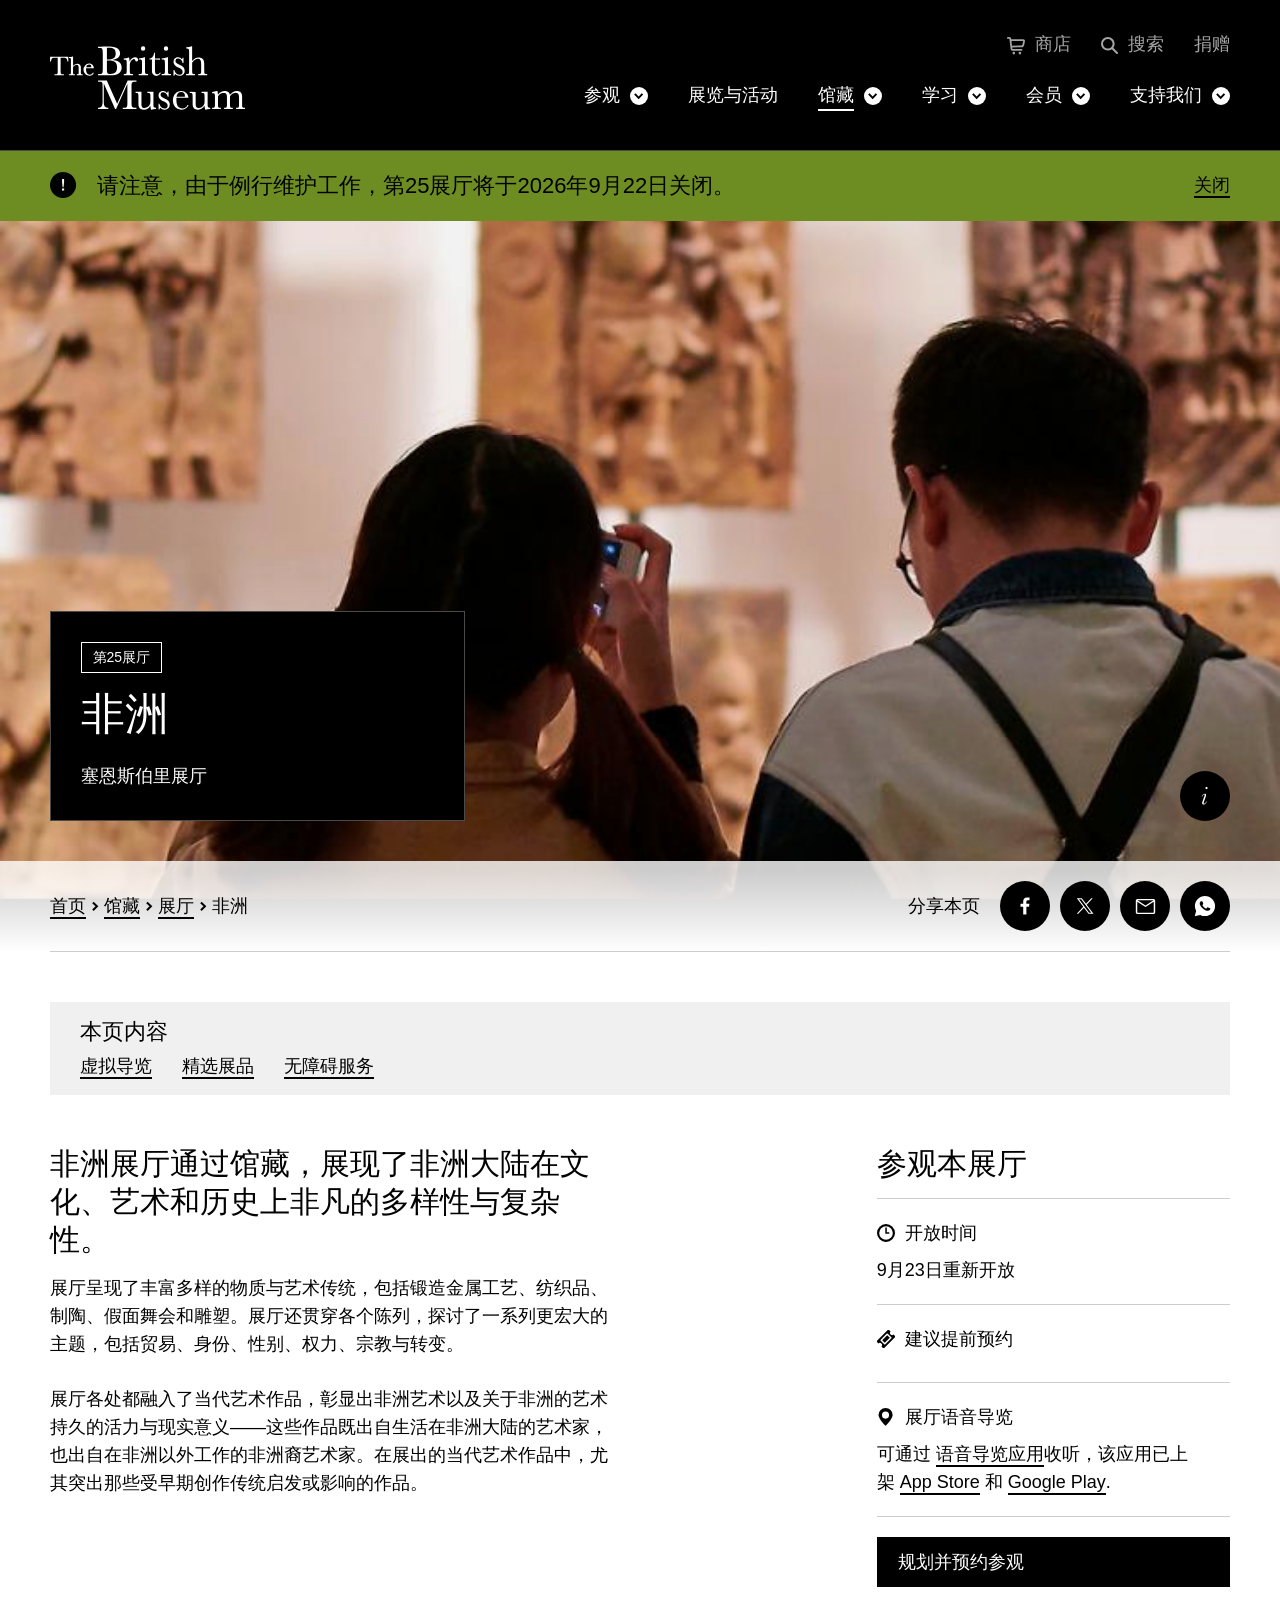
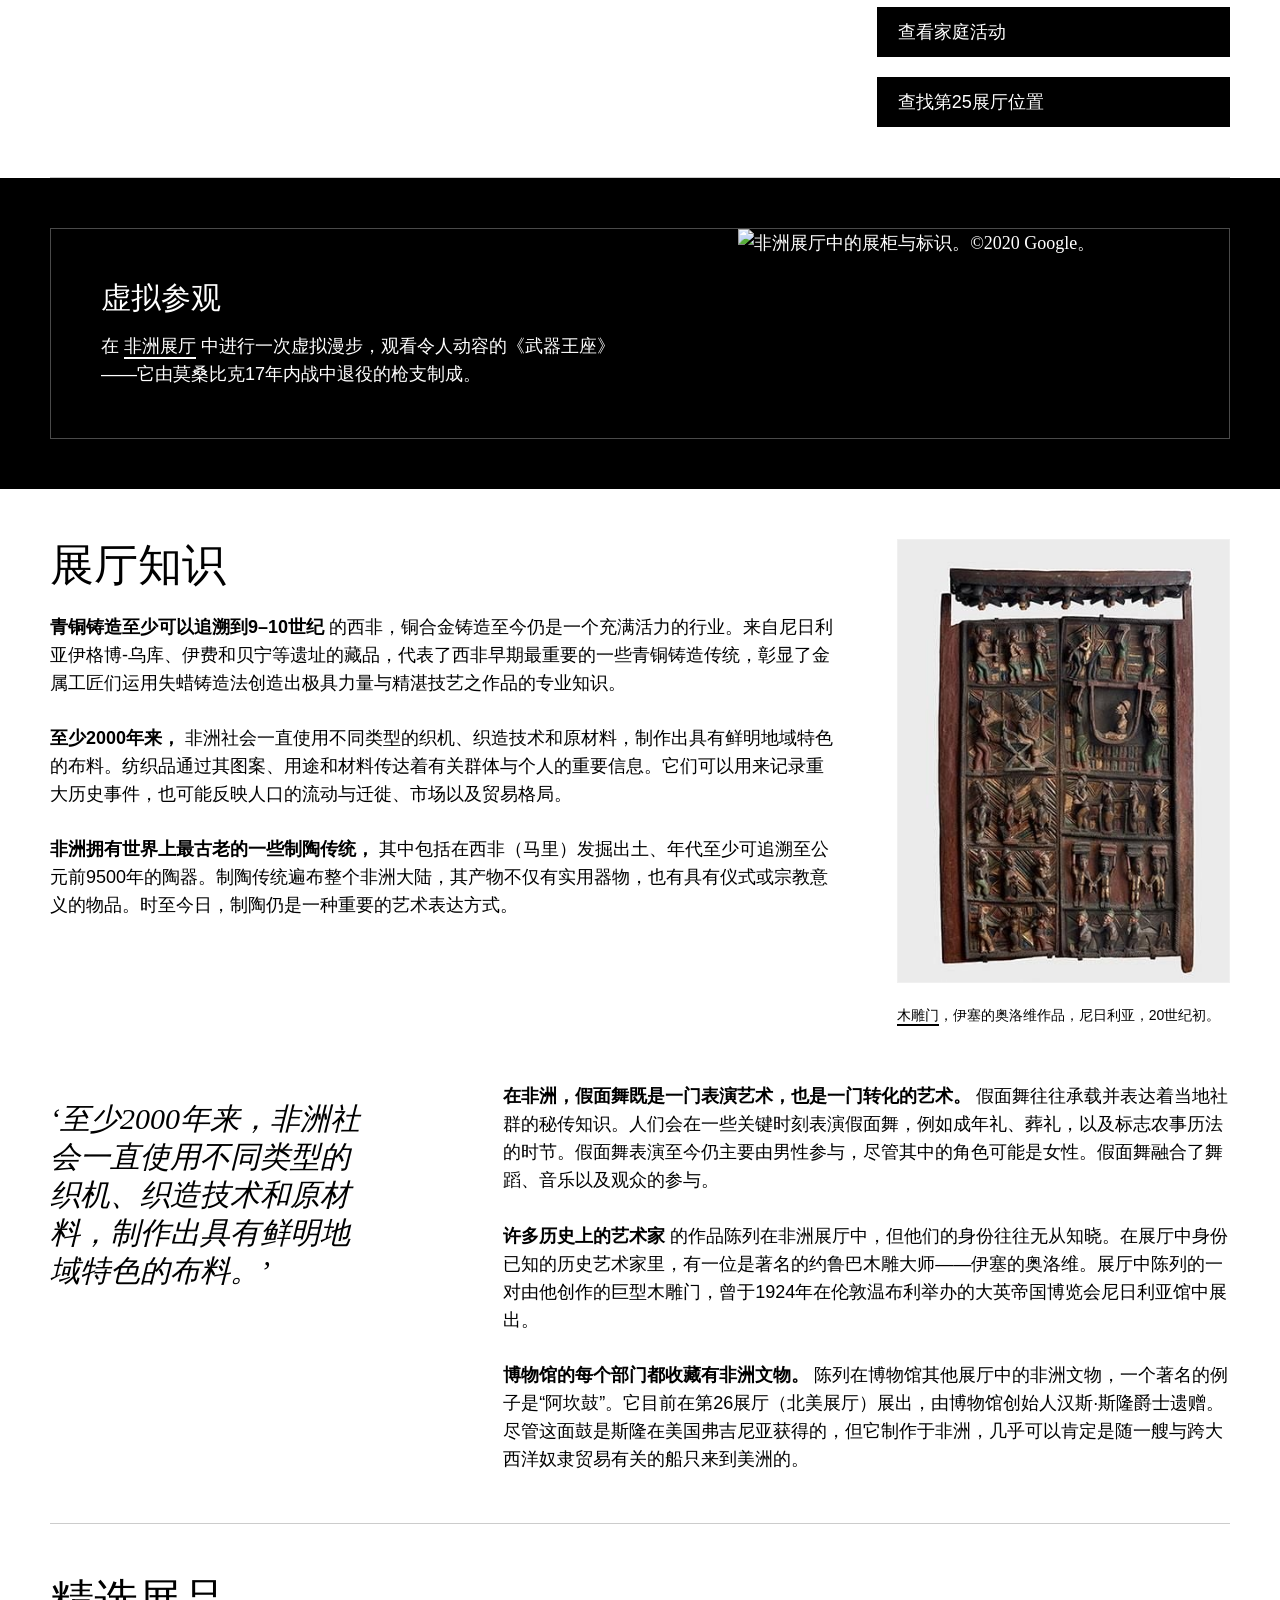
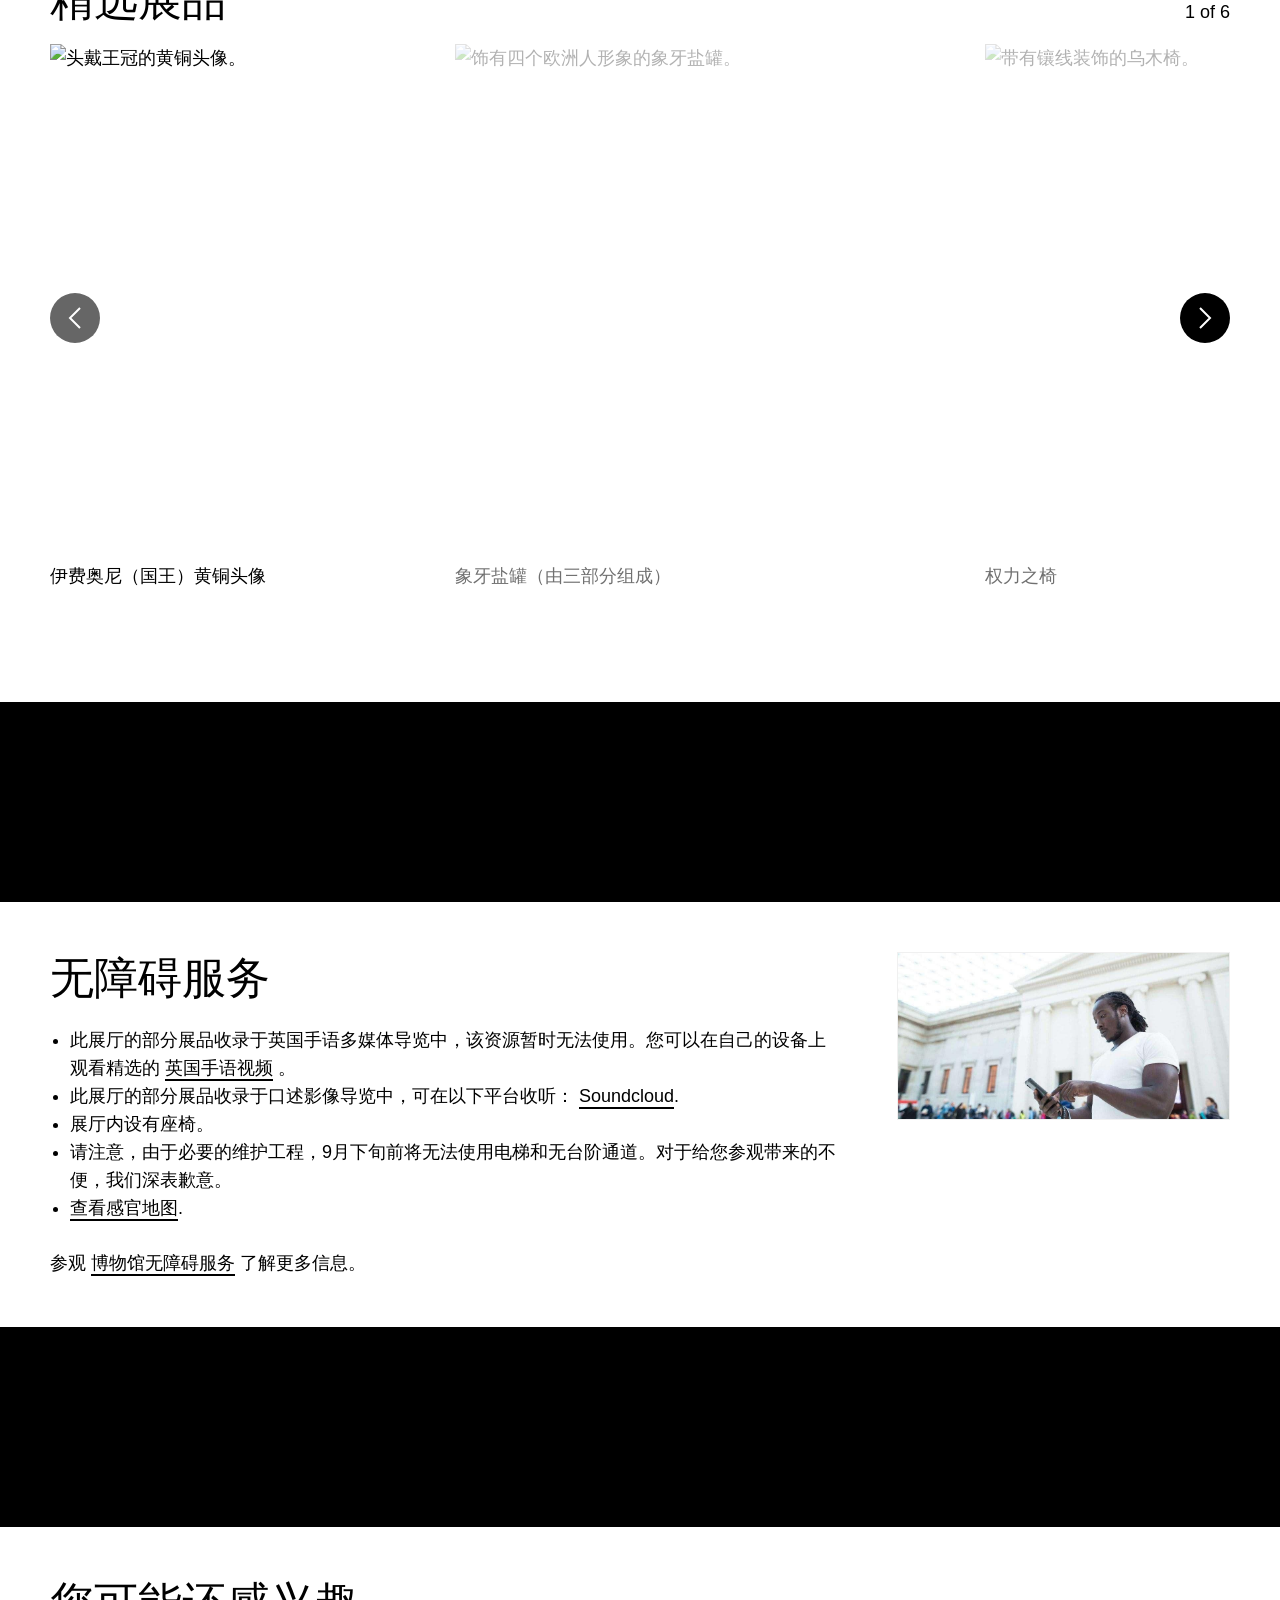
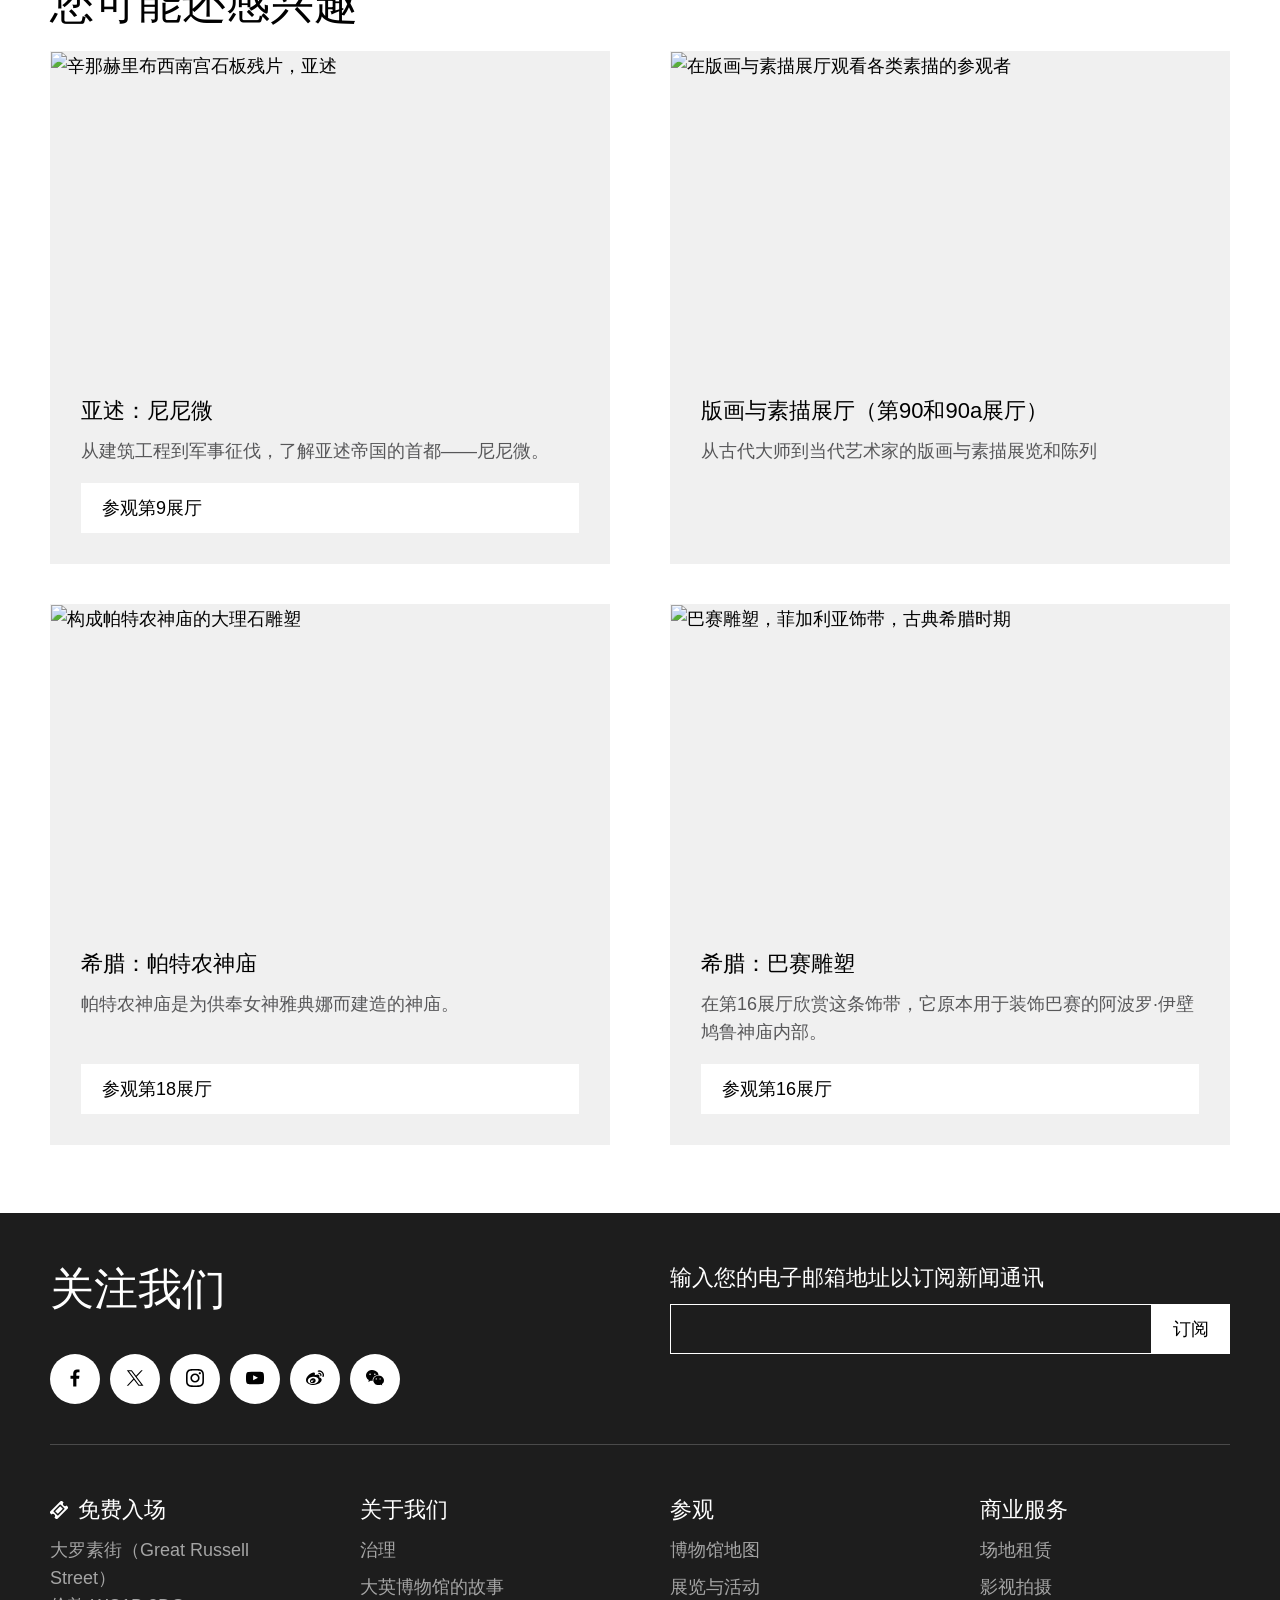
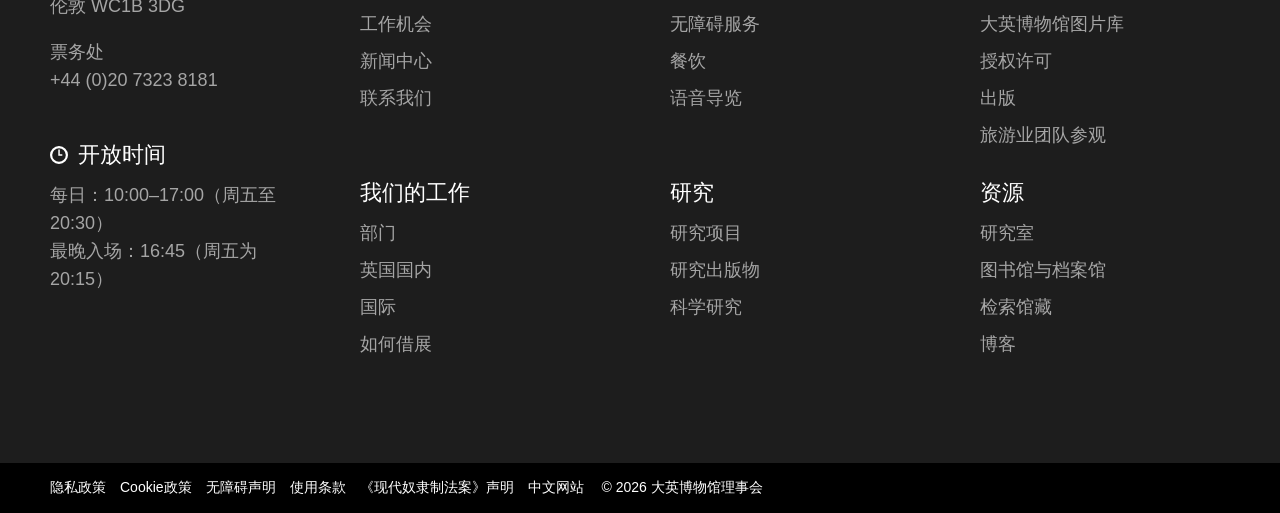
==== africa.html @ c392586a "Add Chinese translation of British Museum galleries, Room 1 and Room 25 pages - index.html: translat" ====
<!DOCTYPE html>
<!-- saved from url=(0057)https://www.britishmuseum.org/collection/galleries/africa -->
<html lang="zh-CN" dir="ltr" prefix="og: https://ogp.me/ns#" class=" js"><head><meta http-equiv="Content-Type" content="text/html; charset=UTF-8">

    
<style>.teaser--exhibition-6181 .teaser__wrapper:hover:before {background-color:#007380 !important} .teaser--exhibition-6181 .teaser__wrapper:hover .teaser__defacer {color:#007380} .teaser--exhibition-6181 .teaser__defacer {background-color:#007380} .teaser--exhibition-6181 .teaser__title strong {color:#007380} .teaser--exhibition-3418 .teaser__wrapper:hover:before {background-color:#0080C9 !important} .teaser--exhibition-3418 .teaser__wrapper:hover .teaser__defacer {color:#0080C9} .teaser--exhibition-3418 .teaser__defacer {background-color:#0080C9} .teaser--exhibition-3418 .teaser__title strong {color:#0080C9} .teaser--exhibition-2232 .teaser__wrapper:hover:before {background-color:#0085B9 !important} .teaser--exhibition-2232 .teaser__wrapper:hover .teaser__defacer {color:#0085B9} .teaser--exhibition-2232 .teaser__defacer {background-color:#0085B9} .teaser--exhibition-2232 .teaser__title strong {color:#0085B9} .teaser--exhibition-2013 .teaser__wrapper:hover:before {background-color:#008CA7 !important} .teaser--exhibition-2013 .teaser__wrapper:hover .teaser__defacer {color:#008CA7} .teaser--exhibition-2013 .teaser__defacer {background-color:#008CA7} .teaser--exhibition-2013 .teaser__title strong {color:#008CA7} .teaser--exhibition-3143 .teaser__wrapper:hover:before {background-color:#008F7C !important} .teaser--exhibition-3143 .teaser__wrapper:hover .teaser__defacer {color:#008F7C} .teaser--exhibition-3143 .teaser__defacer {background-color:#008F7C} .teaser--exhibition-3143 .teaser__title strong {color:#008F7C} .teaser--exhibition-1397 .teaser__wrapper:hover:before {background-color:#009699 !important} .teaser--exhibition-1397 .teaser__wrapper:hover .teaser__defacer {color:#009699} .teaser--exhibition-1397 .teaser__defacer {background-color:#009699} .teaser--exhibition-1397 .teaser__title strong {color:#009699} .teaser--exhibition-4801 .teaser__wrapper:hover:before {background-color:#009AB4 !important} .teaser--exhibition-4801 .teaser__wrapper:hover .teaser__defacer {color:#009AB4} .teaser--exhibition-4801 .teaser__defacer {background-color:#009AB4} .teaser--exhibition-4801 .teaser__title strong {color:#009AB4} .teaser--exhibition-4450 .teaser__wrapper:hover:before {background-color:#009BB3 !important} .teaser--exhibition-4450 .teaser__wrapper:hover .teaser__defacer {color:#009BB3} .teaser--exhibition-4450 .teaser__defacer {background-color:#009BB3} .teaser--exhibition-4450 .teaser__title strong {color:#009BB3} .teaser--exhibition-4400 .teaser__wrapper:hover:before {background-color:#009D3D !important} .teaser--exhibition-4400 .teaser__wrapper:hover .teaser__defacer {color:#009D3D} .teaser--exhibition-4400 .teaser__defacer {background-color:#009D3D} .teaser--exhibition-4400 .teaser__title strong {color:#009D3D} .teaser--exhibition-3070 .teaser__wrapper:hover:before {background-color:#00AFAD !important} .teaser--exhibition-3070 .teaser__wrapper:hover .teaser__defacer {color:#00AFAD} .teaser--exhibition-3070 .teaser__defacer {background-color:#00AFAD} .teaser--exhibition-3070 .teaser__title strong {color:#00AFAD} .teaser--exhibition-3607 .teaser__wrapper:hover:before {background-color:#00B2B2 !important} .teaser--exhibition-3607 .teaser__wrapper:hover .teaser__defacer {color:#00B2B2} .teaser--exhibition-3607 .teaser__defacer {background-color:#00B2B2} .teaser--exhibition-3607 .teaser__title strong {color:#00B2B2} .teaser--exhibition-4409 .teaser__wrapper:hover:before {background-color:#00B451 !important} .teaser--exhibition-4409 .teaser__wrapper:hover .teaser__defacer {color:#00B451} .teaser--exhibition-4409 .teaser__defacer {background-color:#00B451} .teaser--exhibition-4409 .teaser__title strong {color:#00B451} .teaser--exhibition-441 .teaser__wrapper:hover:before {background-color:#00BBB4 !important} .teaser--exhibition-441 .teaser__wrapper:hover .teaser__defacer {color:#00BBB4} .teaser--exhibition-441 .teaser__defacer {background-color:#00BBB4} .teaser--exhibition-441 .teaser__title strong {color:#00BBB4} .teaser--exhibition-2226 .teaser__wrapper:hover:before {background-color:#067E15 !important} .teaser--exhibition-2226 .teaser__wrapper:hover .teaser__defacer {color:#067E15} .teaser--exhibition-2226 .teaser__defacer {background-color:#067E15} .teaser--exhibition-2226 .teaser__title strong {color:#067E15} .teaser--exhibition-6261 .teaser__wrapper:hover:before {background-color:#209764 !important} .teaser--exhibition-6261 .teaser__wrapper:hover .teaser__defacer {color:#209764} .teaser--exhibition-6261 .teaser__defacer {background-color:#209764} .teaser--exhibition-6261 .teaser__title strong {color:#209764} .teaser--exhibition-4301 .teaser__wrapper:hover:before {background-color:#2198D8 !important} .teaser--exhibition-4301 .teaser__wrapper:hover .teaser__defacer {color:#2198D8} .teaser--exhibition-4301 .teaser__defacer {background-color:#2198D8} .teaser--exhibition-4301 .teaser__title strong {color:#2198D8} .teaser--exhibition-3231 .teaser__wrapper:hover:before {background-color:#31AA6C !important} .teaser--exhibition-3231 .teaser__wrapper:hover .teaser__defacer {color:#31AA6C} .teaser--exhibition-3231 .teaser__defacer {background-color:#31AA6C} .teaser--exhibition-3231 .teaser__title strong {color:#31AA6C} .teaser--exhibition-2106 .teaser__wrapper:hover:before {background-color:#338F73 !important} .teaser--exhibition-2106 .teaser__wrapper:hover .teaser__defacer {color:#338F73} .teaser--exhibition-2106 .teaser__defacer {background-color:#338F73} .teaser--exhibition-2106 .teaser__title strong {color:#338F73} .teaser--exhibition-6136 .teaser__wrapper:hover:before {background-color:#3776BE !important} .teaser--exhibition-6136 .teaser__wrapper:hover .teaser__defacer {color:#3776BE} .teaser--exhibition-6136 .teaser__defacer {background-color:#3776BE} .teaser--exhibition-6136 .teaser__title strong {color:#3776BE} .teaser--exhibition-5224 .teaser__wrapper:hover:before {background-color:#3A8340 !important} .teaser--exhibition-5224 .teaser__wrapper:hover .teaser__defacer {color:#3A8340} .teaser--exhibition-5224 .teaser__defacer {background-color:#3A8340} .teaser--exhibition-5224 .teaser__title strong {color:#3A8340} .teaser--exhibition-2225 .teaser__wrapper:hover:before {background-color:#3EC2EA !important} .teaser--exhibition-2225 .teaser__wrapper:hover .teaser__defacer {color:#3EC2EA} .teaser--exhibition-2225 .teaser__defacer {background-color:#3EC2EA} .teaser--exhibition-2225 .teaser__title strong {color:#3EC2EA} .teaser--exhibition-4804 .teaser__wrapper:hover:before {background-color:#4E77C1 !important} .teaser--exhibition-4804 .teaser__wrapper:hover .teaser__defacer {color:#4E77C1} .teaser--exhibition-4804 .teaser__defacer {background-color:#4E77C1} .teaser--exhibition-4804 .teaser__title strong {color:#4E77C1} .teaser--exhibition-4200 .teaser__wrapper:hover:before {background-color:#547D7D !important} .teaser--exhibition-4200 .teaser__wrapper:hover .teaser__defacer {color:#547D7D} .teaser--exhibition-4200 .teaser__defacer {background-color:#547D7D} .teaser--exhibition-4200 .teaser__title strong {color:#547D7D} .teaser--exhibition-1393 .teaser__wrapper:hover:before {background-color:#55DA85 !important} .teaser--exhibition-1393 .teaser__wrapper:hover .teaser__defacer {color:#55DA85} .teaser--exhibition-1393 .teaser__defacer {background-color:#55DA85} .teaser--exhibition-1393 .teaser__title strong {color:#55DA85} .teaser--exhibition-4237 .teaser__wrapper:hover:before {background-color:#5E8AB4 !important} .teaser--exhibition-4237 .teaser__wrapper:hover .teaser__defacer {color:#5E8AB4} .teaser--exhibition-4237 .teaser__defacer {background-color:#5E8AB4} .teaser--exhibition-4237 .teaser__title strong {color:#5E8AB4} .teaser--exhibition-4595 .teaser__wrapper:hover:before {background-color:#607B94 !important} .teaser--exhibition-4595 .teaser__wrapper:hover .teaser__defacer {color:#607B94} .teaser--exhibition-4595 .teaser__defacer {background-color:#607B94} .teaser--exhibition-4595 .teaser__title strong {color:#607B94} .teaser--exhibition-3428 .teaser__wrapper:hover:before {background-color:#648F82 !important} .teaser--exhibition-3428 .teaser__wrapper:hover .teaser__defacer {color:#648F82} .teaser--exhibition-3428 .teaser__defacer {background-color:#648F82} .teaser--exhibition-3428 .teaser__title strong {color:#648F82} .teaser--exhibition-6219 .teaser__wrapper:hover:before {background-color:#659A92 !important} .teaser--exhibition-6219 .teaser__wrapper:hover .teaser__defacer {color:#659A92} .teaser--exhibition-6219 .teaser__defacer {background-color:#659A92} .teaser--exhibition-6219 .teaser__title strong {color:#659A92} .teaser--exhibition-6256 .teaser__wrapper:hover:before {background-color:#67AD25 !important} .teaser--exhibition-6256 .teaser__wrapper:hover .teaser__defacer {color:#67AD25} .teaser--exhibition-6256 .teaser__defacer {background-color:#67AD25} .teaser--exhibition-6256 .teaser__title strong {color:#67AD25} .teaser--exhibition-3164 .teaser__wrapper:hover:before {background-color:#68972F !important} .teaser--exhibition-3164 .teaser__wrapper:hover .teaser__defacer {color:#68972F} .teaser--exhibition-3164 .teaser__defacer {background-color:#68972F} .teaser--exhibition-3164 .teaser__title strong {color:#68972F} .teaser--exhibition-4533 .teaser__wrapper:hover:before {background-color:#6CC174 !important} .teaser--exhibition-4533 .teaser__wrapper:hover .teaser__defacer {color:#6CC174} .teaser--exhibition-4533 .teaser__defacer {background-color:#6CC174} .teaser--exhibition-4533 .teaser__title strong {color:#6CC174} .teaser--exhibition-5428 .teaser__wrapper:hover:before {background-color:#6EA5E6 !important} .teaser--exhibition-5428 .teaser__wrapper:hover .teaser__defacer {color:#6EA5E6} .teaser--exhibition-5428 .teaser__defacer {background-color:#6EA5E6} .teaser--exhibition-5428 .teaser__title strong {color:#6EA5E6} .teaser--exhibition-5945 .teaser__wrapper:hover:before {background-color:#6EDCC8 !important} .teaser--exhibition-5945 .teaser__wrapper:hover .teaser__defacer {color:#6EDCC8} .teaser--exhibition-5945 .teaser__defacer {background-color:#6EDCC8} .teaser--exhibition-5945 .teaser__title strong {color:#6EDCC8} .teaser--exhibition-2231 .teaser__wrapper:hover:before {background-color:#724F7A !important} .teaser--exhibition-2231 .teaser__wrapper:hover .teaser__defacer {color:#724F7A} .teaser--exhibition-2231 .teaser__defacer {background-color:#724F7A} .teaser--exhibition-2231 .teaser__title strong {color:#724F7A} .teaser--exhibition-5648 .teaser__wrapper:hover:before {background-color:#72CF47 !important} .teaser--exhibition-5648 .teaser__wrapper:hover .teaser__defacer {color:#72CF47} .teaser--exhibition-5648 .teaser__defacer {background-color:#72CF47} .teaser--exhibition-5648 .teaser__title strong {color:#72CF47} .teaser--exhibition-6242 .teaser__wrapper:hover:before {background-color:#739457 !important} .teaser--exhibition-6242 .teaser__wrapper:hover .teaser__defacer {color:#739457} .teaser--exhibition-6242 .teaser__defacer {background-color:#739457} .teaser--exhibition-6242 .teaser__title strong {color:#739457} .teaser--exhibition-1383 .teaser__wrapper:hover:before {background-color:#7482BE !important} .teaser--exhibition-1383 .teaser__wrapper:hover .teaser__defacer {color:#7482BE} .teaser--exhibition-1383 .teaser__defacer {background-color:#7482BE} .teaser--exhibition-1383 .teaser__title strong {color:#7482BE} .teaser--exhibition-3557 .teaser__wrapper:hover:before {background-color:#75B843 !important} .teaser--exhibition-3557 .teaser__wrapper:hover .teaser__defacer {color:#75B843} .teaser--exhibition-3557 .teaser__defacer {background-color:#75B843} .teaser--exhibition-3557 .teaser__title strong {color:#75B843} .teaser--exhibition-4939 .teaser__wrapper:hover:before {background-color:#75BEE9 !important} .teaser--exhibition-4939 .teaser__wrapper:hover .teaser__defacer {color:#75BEE9} .teaser--exhibition-4939 .teaser__defacer {background-color:#75BEE9} .teaser--exhibition-4939 .teaser__title strong {color:#75BEE9} .teaser--exhibition-3439 .teaser__wrapper:hover:before {background-color:#796CA7 !important} .teaser--exhibition-3439 .teaser__wrapper:hover .teaser__defacer {color:#796CA7} .teaser--exhibition-3439 .teaser__defacer {background-color:#796CA7} .teaser--exhibition-3439 .teaser__title strong {color:#796CA7} .teaser--exhibition-5667 .teaser__wrapper:hover:before {background-color:#7B7C4F !important} .teaser--exhibition-5667 .teaser__wrapper:hover .teaser__defacer {color:#7B7C4F} .teaser--exhibition-5667 .teaser__defacer {background-color:#7B7C4F} .teaser--exhibition-5667 .teaser__title strong {color:#7B7C4F} .teaser--exhibition-6669 .teaser__wrapper:hover:before {background-color:#7BA58F !important} .teaser--exhibition-6669 .teaser__wrapper:hover .teaser__defacer {color:#7BA58F} .teaser--exhibition-6669 .teaser__defacer {background-color:#7BA58F} .teaser--exhibition-6669 .teaser__title strong {color:#7BA58F} .teaser--exhibition-3087 .teaser__wrapper:hover:before {background-color:#81DFF8 !important} .teaser--exhibition-3087 .teaser__wrapper:hover .teaser__defacer {color:#81DFF8} .teaser--exhibition-3087 .teaser__defacer {background-color:#81DFF8} .teaser--exhibition-3087 .teaser__title strong {color:#81DFF8} .teaser--exhibition-4547 .teaser__wrapper:hover:before {background-color:#82AAF1 !important} .teaser--exhibition-4547 .teaser__wrapper:hover .teaser__defacer {color:#82AAF1} .teaser--exhibition-4547 .teaser__defacer {background-color:#82AAF1} .teaser--exhibition-4547 .teaser__title strong {color:#82AAF1} .teaser--exhibition-1399 .teaser__wrapper:hover:before {background-color:#82B7AD !important} .teaser--exhibition-1399 .teaser__wrapper:hover .teaser__defacer {color:#82B7AD} .teaser--exhibition-1399 .teaser__defacer {background-color:#82B7AD} .teaser--exhibition-1399 .teaser__title strong {color:#82B7AD} .teaser--exhibition-6098 .teaser__wrapper:hover:before {background-color:#82B7F7 !important} .teaser--exhibition-6098 .teaser__wrapper:hover .teaser__defacer {color:#82B7F7} .teaser--exhibition-6098 .teaser__defacer {background-color:#82B7F7} .teaser--exhibition-6098 .teaser__title strong {color:#82B7F7} .teaser--exhibition-2803 .teaser__wrapper:hover:before {background-color:#8441DC !important} .teaser--exhibition-2803 .teaser__wrapper:hover .teaser__defacer {color:#8441DC} .teaser--exhibition-2803 .teaser__defacer {background-color:#8441DC} .teaser--exhibition-2803 .teaser__title strong {color:#8441DC} .teaser--exhibition-2222 .teaser__wrapper:hover:before {background-color:#8630AB !important} .teaser--exhibition-2222 .teaser__wrapper:hover .teaser__defacer {color:#8630AB} .teaser--exhibition-2222 .teaser__defacer {background-color:#8630AB} .teaser--exhibition-2222 .teaser__title strong {color:#8630AB} .teaser--exhibition-5931 .teaser__wrapper:hover:before {background-color:#89B4B2 !important} .teaser--exhibition-5931 .teaser__wrapper:hover .teaser__defacer {color:#89B4B2} .teaser--exhibition-5931 .teaser__defacer {background-color:#89B4B2} .teaser--exhibition-5931 .teaser__title strong {color:#89B4B2} .teaser--exhibition-5455 .teaser__wrapper:hover:before {background-color:#8AF6FF !important} .teaser--exhibition-5455 .teaser__wrapper:hover .teaser__defacer {color:#8AF6FF} .teaser--exhibition-5455 .teaser__defacer {background-color:#8AF6FF} .teaser--exhibition-5455 .teaser__title strong {color:#8AF6FF} .teaser--exhibition-2100 .teaser__wrapper:hover:before {background-color:#90B0A1 !important} .teaser--exhibition-2100 .teaser__wrapper:hover .teaser__defacer {color:#90B0A1} .teaser--exhibition-2100 .teaser__defacer {background-color:#90B0A1} .teaser--exhibition-2100 .teaser__title strong {color:#90B0A1} .teaser--exhibition-3438 .teaser__wrapper:hover:before {background-color:#92C56E !important} .teaser--exhibition-3438 .teaser__wrapper:hover .teaser__defacer {color:#92C56E} .teaser--exhibition-3438 .teaser__defacer {background-color:#92C56E} .teaser--exhibition-3438 .teaser__title strong {color:#92C56E} .teaser--exhibition-4609 .teaser__wrapper:hover:before {background-color:#92C56E !important} .teaser--exhibition-4609 .teaser__wrapper:hover .teaser__defacer {color:#92C56E} .teaser--exhibition-4609 .teaser__defacer {background-color:#92C56E} .teaser--exhibition-4609 .teaser__title strong {color:#92C56E} .teaser--exhibition-6246 .teaser__wrapper:hover:before {background-color:#92D3A1 !important} .teaser--exhibition-6246 .teaser__wrapper:hover .teaser__defacer {color:#92D3A1} .teaser--exhibition-6246 .teaser__defacer {background-color:#92D3A1} .teaser--exhibition-6246 .teaser__title strong {color:#92D3A1} .teaser--exhibition-2223 .teaser__wrapper:hover:before {background-color:#9370DB !important} .teaser--exhibition-2223 .teaser__wrapper:hover .teaser__defacer {color:#9370DB} .teaser--exhibition-2223 .teaser__defacer {background-color:#9370DB} .teaser--exhibition-2223 .teaser__title strong {color:#9370DB} .teaser--exhibition-4534 .teaser__wrapper:hover:before {background-color:#93D1BA !important} .teaser--exhibition-4534 .teaser__wrapper:hover .teaser__defacer {color:#93D1BA} .teaser--exhibition-4534 .teaser__defacer {background-color:#93D1BA} .teaser--exhibition-4534 .teaser__title strong {color:#93D1BA} .teaser--exhibition-5650 .teaser__wrapper:hover:before {background-color:#9AAAD6 !important} .teaser--exhibition-5650 .teaser__wrapper:hover .teaser__defacer {color:#9AAAD6} .teaser--exhibition-5650 .teaser__defacer {background-color:#9AAAD6} .teaser--exhibition-5650 .teaser__title strong {color:#9AAAD6} .teaser--exhibition-705 .teaser__wrapper:hover:before {background-color:#9AB9AD !important} .teaser--exhibition-705 .teaser__wrapper:hover .teaser__defacer {color:#9AB9AD} .teaser--exhibition-705 .teaser__defacer {background-color:#9AB9AD} .teaser--exhibition-705 .teaser__title strong {color:#9AB9AD} .teaser--exhibition-2228 .teaser__wrapper:hover:before {background-color:#A29062 !important} .teaser--exhibition-2228 .teaser__wrapper:hover .teaser__defacer {color:#A29062} .teaser--exhibition-2228 .teaser__defacer {background-color:#A29062} .teaser--exhibition-2228 .teaser__title strong {color:#A29062} .teaser--exhibition-2719 .teaser__wrapper:hover:before {background-color:#A594C7 !important} .teaser--exhibition-2719 .teaser__wrapper:hover .teaser__defacer {color:#A594C7} .teaser--exhibition-2719 .teaser__defacer {background-color:#A594C7} .teaser--exhibition-2719 .teaser__title strong {color:#A594C7} .teaser--exhibition-5744 .teaser__wrapper:hover:before {background-color:#A5D1FF !important} .teaser--exhibition-5744 .teaser__wrapper:hover .teaser__defacer {color:#A5D1FF} .teaser--exhibition-5744 .teaser__defacer {background-color:#A5D1FF} .teaser--exhibition-5744 .teaser__title strong {color:#A5D1FF} .teaser--exhibition-442 .teaser__wrapper:hover:before {background-color:#A6C38D !important} .teaser--exhibition-442 .teaser__wrapper:hover .teaser__defacer {color:#A6C38D} .teaser--exhibition-442 .teaser__defacer {background-color:#A6C38D} .teaser--exhibition-442 .teaser__title strong {color:#A6C38D} .teaser--exhibition-5332 .teaser__wrapper:hover:before {background-color:#A77E55 !important} .teaser--exhibition-5332 .teaser__wrapper:hover .teaser__defacer {color:#A77E55} .teaser--exhibition-5332 .teaser__defacer {background-color:#A77E55} .teaser--exhibition-5332 .teaser__title strong {color:#A77E55} .teaser--exhibition-4404 .teaser__wrapper:hover:before {background-color:#A9B875 !important} .teaser--exhibition-4404 .teaser__wrapper:hover .teaser__defacer {color:#A9B875} .teaser--exhibition-4404 .teaser__defacer {background-color:#A9B875} .teaser--exhibition-4404 .teaser__title strong {color:#A9B875} .teaser--exhibition-5190 .teaser__wrapper:hover:before {background-color:#A9CAEE !important} .teaser--exhibition-5190 .teaser__wrapper:hover .teaser__defacer {color:#A9CAEE} .teaser--exhibition-5190 .teaser__defacer {background-color:#A9CAEE} .teaser--exhibition-5190 .teaser__title strong {color:#A9CAEE} .teaser--exhibition-2984 .teaser__wrapper:hover:before {background-color:#ABE1FA !important} .teaser--exhibition-2984 .teaser__wrapper:hover .teaser__defacer {color:#ABE1FA} .teaser--exhibition-2984 .teaser__defacer {background-color:#ABE1FA} .teaser--exhibition-2984 .teaser__title strong {color:#ABE1FA} .teaser--exhibition-5097 .teaser__wrapper:hover:before {background-color:#ADACAA !important} .teaser--exhibition-5097 .teaser__wrapper:hover .teaser__defacer {color:#ADACAA} .teaser--exhibition-5097 .teaser__defacer {background-color:#ADACAA} .teaser--exhibition-5097 .teaser__title strong {color:#ADACAA} .teaser--exhibition-3549 .teaser__wrapper:hover:before {background-color:#B156D2 !important} .teaser--exhibition-3549 .teaser__wrapper:hover .teaser__defacer {color:#B156D2} .teaser--exhibition-3549 .teaser__defacer {background-color:#B156D2} .teaser--exhibition-3549 .teaser__title strong {color:#B156D2} .teaser--exhibition-2194 .teaser__wrapper:hover:before {background-color:#B2A48E !important} .teaser--exhibition-2194 .teaser__wrapper:hover .teaser__defacer {color:#B2A48E} .teaser--exhibition-2194 .teaser__defacer {background-color:#B2A48E} .teaser--exhibition-2194 .teaser__title strong {color:#B2A48E} .teaser--exhibition-2230 .teaser__wrapper:hover:before {background-color:#B2B2A4 !important} .teaser--exhibition-2230 .teaser__wrapper:hover .teaser__defacer {color:#B2B2A4} .teaser--exhibition-2230 .teaser__defacer {background-color:#B2B2A4} .teaser--exhibition-2230 .teaser__title strong {color:#B2B2A4} .teaser--exhibition-2009 .teaser__wrapper:hover:before {background-color:#B2B2B2 !important} .teaser--exhibition-2009 .teaser__wrapper:hover .teaser__defacer {color:#B2B2B2} .teaser--exhibition-2009 .teaser__defacer {background-color:#B2B2B2} .teaser--exhibition-2009 .teaser__title strong {color:#B2B2B2} .teaser--exhibition-2022 .teaser__wrapper:hover:before {background-color:#B2B2B2 !important} .teaser--exhibition-2022 .teaser__wrapper:hover .teaser__defacer {color:#B2B2B2} .teaser--exhibition-2022 .teaser__defacer {background-color:#B2B2B2} .teaser--exhibition-2022 .teaser__title strong {color:#B2B2B2} .teaser--exhibition-2105 .teaser__wrapper:hover:before {background-color:#B35674 !important} .teaser--exhibition-2105 .teaser__wrapper:hover .teaser__defacer {color:#B35674} .teaser--exhibition-2105 .teaser__defacer {background-color:#B35674} .teaser--exhibition-2105 .teaser__title strong {color:#B35674} .teaser--exhibition-5549 .teaser__wrapper:hover:before {background-color:#B3BCBF !important} .teaser--exhibition-5549 .teaser__wrapper:hover .teaser__defacer {color:#B3BCBF} .teaser--exhibition-5549 .teaser__defacer {background-color:#B3BCBF} .teaser--exhibition-5549 .teaser__title strong {color:#B3BCBF} .teaser--exhibition-3086 .teaser__wrapper:hover:before {background-color:#B4D782 !important} .teaser--exhibition-3086 .teaser__wrapper:hover .teaser__defacer {color:#B4D782} .teaser--exhibition-3086 .teaser__defacer {background-color:#B4D782} .teaser--exhibition-3086 .teaser__title strong {color:#B4D782} .teaser--exhibition-4778 .teaser__wrapper:hover:before {background-color:#BCD15F !important} .teaser--exhibition-4778 .teaser__wrapper:hover .teaser__defacer {color:#BCD15F} .teaser--exhibition-4778 .teaser__defacer {background-color:#BCD15F} .teaser--exhibition-4778 .teaser__title strong {color:#BCD15F} .teaser--exhibition-6063 .teaser__wrapper:hover:before {background-color:#BF955F !important} .teaser--exhibition-6063 .teaser__wrapper:hover .teaser__defacer {color:#BF955F} .teaser--exhibition-6063 .teaser__defacer {background-color:#BF955F} .teaser--exhibition-6063 .teaser__title strong {color:#BF955F} .teaser--exhibition-5447 .teaser__wrapper:hover:before {background-color:#C1BA38 !important} .teaser--exhibition-5447 .teaser__wrapper:hover .teaser__defacer {color:#C1BA38} .teaser--exhibition-5447 .teaser__defacer {background-color:#C1BA38} .teaser--exhibition-5447 .teaser__title strong {color:#C1BA38} .teaser--exhibition-5668 .teaser__wrapper:hover:before {background-color:#C1BBA2 !important} .teaser--exhibition-5668 .teaser__wrapper:hover .teaser__defacer {color:#C1BBA2} .teaser--exhibition-5668 .teaser__defacer {background-color:#C1BBA2} .teaser--exhibition-5668 .teaser__title strong {color:#C1BBA2} .teaser--exhibition-6218 .teaser__wrapper:hover:before {background-color:#C2B067 !important} .teaser--exhibition-6218 .teaser__wrapper:hover .teaser__defacer {color:#C2B067} .teaser--exhibition-6218 .teaser__defacer {background-color:#C2B067} .teaser--exhibition-6218 .teaser__title strong {color:#C2B067} .teaser--exhibition-4661 .teaser__wrapper:hover:before {background-color:#C2BB36 !important} .teaser--exhibition-4661 .teaser__wrapper:hover .teaser__defacer {color:#C2BB36} .teaser--exhibition-4661 .teaser__defacer {background-color:#C2BB36} .teaser--exhibition-4661 .teaser__title strong {color:#C2BB36} .teaser--exhibition-4403 .teaser__wrapper:hover:before {background-color:#C5C4BE !important} .teaser--exhibition-4403 .teaser__wrapper:hover .teaser__defacer {color:#C5C4BE} .teaser--exhibition-4403 .teaser__defacer {background-color:#C5C4BE} .teaser--exhibition-4403 .teaser__title strong {color:#C5C4BE} .teaser--exhibition-4960 .teaser__wrapper:hover:before {background-color:#C75B8F !important} .teaser--exhibition-4960 .teaser__wrapper:hover .teaser__defacer {color:#C75B8F} .teaser--exhibition-4960 .teaser__defacer {background-color:#C75B8F} .teaser--exhibition-4960 .teaser__title strong {color:#C75B8F} .teaser--exhibition-5896 .teaser__wrapper:hover:before {background-color:#C78169 !important} .teaser--exhibition-5896 .teaser__wrapper:hover .teaser__defacer {color:#C78169} .teaser--exhibition-5896 .teaser__defacer {background-color:#C78169} .teaser--exhibition-5896 .teaser__title strong {color:#C78169} .teaser--exhibition-2224 .teaser__wrapper:hover:before {background-color:#CAB011 !important} .teaser--exhibition-2224 .teaser__wrapper:hover .teaser__defacer {color:#CAB011} .teaser--exhibition-2224 .teaser__defacer {background-color:#CAB011} .teaser--exhibition-2224 .teaser__title strong {color:#CAB011} .teaser--exhibition-2012 .teaser__wrapper:hover:before {background-color:#CAB482 !important} .teaser--exhibition-2012 .teaser__wrapper:hover .teaser__defacer {color:#CAB482} .teaser--exhibition-2012 .teaser__defacer {background-color:#CAB482} .teaser--exhibition-2012 .teaser__title strong {color:#CAB482} .teaser--exhibition-6245 .teaser__wrapper:hover:before {background-color:#CEAEA5 !important} .teaser--exhibition-6245 .teaser__wrapper:hover .teaser__defacer {color:#CEAEA5} .teaser--exhibition-6245 .teaser__defacer {background-color:#CEAEA5} .teaser--exhibition-6245 .teaser__title strong {color:#CEAEA5} .teaser--exhibition-5679 .teaser__wrapper:hover:before {background-color:#D4A231 !important} .teaser--exhibition-5679 .teaser__wrapper:hover .teaser__defacer {color:#D4A231} .teaser--exhibition-5679 .teaser__defacer {background-color:#D4A231} .teaser--exhibition-5679 .teaser__title strong {color:#D4A231} .teaser--exhibition-2202 .teaser__wrapper:hover:before {background-color:#D73C61 !important} .teaser--exhibition-2202 .teaser__wrapper:hover .teaser__defacer {color:#D73C61} .teaser--exhibition-2202 .teaser__defacer {background-color:#D73C61} .teaser--exhibition-2202 .teaser__title strong {color:#D73C61} .teaser--exhibition-1324 .teaser__wrapper:hover:before {background-color:#D76062 !important} .teaser--exhibition-1324 .teaser__wrapper:hover .teaser__defacer {color:#D76062} .teaser--exhibition-1324 .teaser__defacer {background-color:#D76062} .teaser--exhibition-1324 .teaser__title strong {color:#D76062} .teaser--exhibition-1217 .teaser__wrapper:hover:before {background-color:#D9AA00 !important} .teaser--exhibition-1217 .teaser__wrapper:hover .teaser__defacer {color:#D9AA00} .teaser--exhibition-1217 .teaser__defacer {background-color:#D9AA00} .teaser--exhibition-1217 .teaser__title strong {color:#D9AA00} .teaser--exhibition-6247 .teaser__wrapper:hover:before {background-color:#DBBB80 !important} .teaser--exhibition-6247 .teaser__wrapper:hover .teaser__defacer {color:#DBBB80} .teaser--exhibition-6247 .teaser__defacer {background-color:#DBBB80} .teaser--exhibition-6247 .teaser__title strong {color:#DBBB80} .teaser--exhibition-2473 .teaser__wrapper:hover:before {background-color:#DCD5C5 !important} .teaser--exhibition-2473 .teaser__wrapper:hover .teaser__defacer {color:#DCD5C5} .teaser--exhibition-2473 .teaser__defacer {background-color:#DCD5C5} .teaser--exhibition-2473 .teaser__title strong {color:#DCD5C5} .teaser--exhibition-6103 .teaser__wrapper:hover:before {background-color:#DD3232 !important} .teaser--exhibition-6103 .teaser__wrapper:hover .teaser__defacer {color:#DD3232} .teaser--exhibition-6103 .teaser__defacer {background-color:#DD3232} .teaser--exhibition-6103 .teaser__title strong {color:#DD3232} .teaser--exhibition-3168 .teaser__wrapper:hover:before {background-color:#DD7237 !important} .teaser--exhibition-3168 .teaser__wrapper:hover .teaser__defacer {color:#DD7237} .teaser--exhibition-3168 .teaser__defacer {background-color:#DD7237} .teaser--exhibition-3168 .teaser__title strong {color:#DD7237} .teaser--exhibition-1408 .teaser__wrapper:hover:before {background-color:#DEC372 !important} .teaser--exhibition-1408 .teaser__wrapper:hover .teaser__defacer {color:#DEC372} .teaser--exhibition-1408 .teaser__defacer {background-color:#DEC372} .teaser--exhibition-1408 .teaser__title strong {color:#DEC372} .teaser--exhibition-2229 .teaser__wrapper:hover:before {background-color:#DF2312 !important} .teaser--exhibition-2229 .teaser__wrapper:hover .teaser__defacer {color:#DF2312} .teaser--exhibition-2229 .teaser__defacer {background-color:#DF2312} .teaser--exhibition-2229 .teaser__title strong {color:#DF2312} .teaser--exhibition-4660 .teaser__wrapper:hover:before {background-color:#DFC070 !important} .teaser--exhibition-4660 .teaser__wrapper:hover .teaser__defacer {color:#DFC070} .teaser--exhibition-4660 .teaser__defacer {background-color:#DFC070} .teaser--exhibition-4660 .teaser__title strong {color:#DFC070} .teaser--exhibition-4793 .teaser__wrapper:hover:before {background-color:#E0352F !important} .teaser--exhibition-4793 .teaser__wrapper:hover .teaser__defacer {color:#E0352F} .teaser--exhibition-4793 .teaser__defacer {background-color:#E0352F} .teaser--exhibition-4793 .teaser__title strong {color:#E0352F} .teaser--exhibition-4783 .teaser__wrapper:hover:before {background-color:#E13C0D !important} .teaser--exhibition-4783 .teaser__wrapper:hover .teaser__defacer {color:#E13C0D} .teaser--exhibition-4783 .teaser__defacer {background-color:#E13C0D} .teaser--exhibition-4783 .teaser__title strong {color:#E13C0D} .teaser--exhibition-6116 .teaser__wrapper:hover:before {background-color:#E16935 !important} .teaser--exhibition-6116 .teaser__wrapper:hover .teaser__defacer {color:#E16935} .teaser--exhibition-6116 .teaser__defacer {background-color:#E16935} .teaser--exhibition-6116 .teaser__title strong {color:#E16935} .teaser--exhibition-1830 .teaser__wrapper:hover:before {background-color:#E8DA44 !important} .teaser--exhibition-1830 .teaser__wrapper:hover .teaser__defacer {color:#E8DA44} .teaser--exhibition-1830 .teaser__defacer {background-color:#E8DA44} .teaser--exhibition-1830 .teaser__title strong {color:#E8DA44} .teaser--exhibition-6279 .teaser__wrapper:hover:before {background-color:#E90E15 !important} .teaser--exhibition-6279 .teaser__wrapper:hover .teaser__defacer {color:#E90E15} .teaser--exhibition-6279 .teaser__defacer {background-color:#E90E15} .teaser--exhibition-6279 .teaser__title strong {color:#E90E15} .teaser--exhibition-5189 .teaser__wrapper:hover:before {background-color:#EAD47F !important} .teaser--exhibition-5189 .teaser__wrapper:hover .teaser__defacer {color:#EAD47F} .teaser--exhibition-5189 .teaser__defacer {background-color:#EAD47F} .teaser--exhibition-5189 .teaser__title strong {color:#EAD47F} .teaser--exhibition-2023 .teaser__wrapper:hover:before {background-color:#EB0000 !important} .teaser--exhibition-2023 .teaser__wrapper:hover .teaser__defacer {color:#EB0000} .teaser--exhibition-2023 .teaser__defacer {background-color:#EB0000} .teaser--exhibition-2023 .teaser__title strong {color:#EB0000} .teaser--exhibition-4305 .teaser__wrapper:hover:before {background-color:#EC008C !important} .teaser--exhibition-4305 .teaser__wrapper:hover .teaser__defacer {color:#EC008C} .teaser--exhibition-4305 .teaser__defacer {background-color:#EC008C} .teaser--exhibition-4305 .teaser__title strong {color:#EC008C} .teaser--exhibition-4318 .teaser__wrapper:hover:before {background-color:#EC409D !important} .teaser--exhibition-4318 .teaser__wrapper:hover .teaser__defacer {color:#EC409D} .teaser--exhibition-4318 .teaser__defacer {background-color:#EC409D} .teaser--exhibition-4318 .teaser__title strong {color:#EC409D} .teaser--exhibition-5365 .teaser__wrapper:hover:before {background-color:#EF4036 !important} .teaser--exhibition-5365 .teaser__wrapper:hover .teaser__defacer {color:#EF4036} .teaser--exhibition-5365 .teaser__defacer {background-color:#EF4036} .teaser--exhibition-5365 .teaser__title strong {color:#EF4036} .teaser--exhibition-440 .teaser__wrapper:hover:before {background-color:#EF7B47 !important} .teaser--exhibition-440 .teaser__wrapper:hover .teaser__defacer {color:#EF7B47} .teaser--exhibition-440 .teaser__defacer {background-color:#EF7B47} .teaser--exhibition-440 .teaser__title strong {color:#EF7B47} .teaser--exhibition-5278 .teaser__wrapper:hover:before {background-color:#F01329 !important} .teaser--exhibition-5278 .teaser__wrapper:hover .teaser__defacer {color:#F01329} .teaser--exhibition-5278 .teaser__defacer {background-color:#F01329} .teaser--exhibition-5278 .teaser__title strong {color:#F01329} .teaser--exhibition-5191 .teaser__wrapper:hover:before {background-color:#F06F6F !important} .teaser--exhibition-5191 .teaser__wrapper:hover .teaser__defacer {color:#F06F6F} .teaser--exhibition-5191 .teaser__defacer {background-color:#F06F6F} .teaser--exhibition-5191 .teaser__title strong {color:#F06F6F} .teaser--exhibition-4177 .teaser__wrapper:hover:before {background-color:#F15B4E !important} .teaser--exhibition-4177 .teaser__wrapper:hover .teaser__defacer {color:#F15B4E} .teaser--exhibition-4177 .teaser__defacer {background-color:#F15B4E} .teaser--exhibition-4177 .teaser__title strong {color:#F15B4E} .teaser--exhibition-5963 .teaser__wrapper:hover:before {background-color:#F42200 !important} .teaser--exhibition-5963 .teaser__wrapper:hover .teaser__defacer {color:#F42200} .teaser--exhibition-5963 .teaser__defacer {background-color:#F42200} .teaser--exhibition-5963 .teaser__title strong {color:#F42200} .teaser--exhibition-4228 .teaser__wrapper:hover:before {background-color:#F5C4DF !important} .teaser--exhibition-4228 .teaser__wrapper:hover .teaser__defacer {color:#F5C4DF} .teaser--exhibition-4228 .teaser__defacer {background-color:#F5C4DF} .teaser--exhibition-4228 .teaser__title strong {color:#F5C4DF} .teaser--exhibition-5330 .teaser__wrapper:hover:before {background-color:#F65681 !important} .teaser--exhibition-5330 .teaser__wrapper:hover .teaser__defacer {color:#F65681} .teaser--exhibition-5330 .teaser__defacer {background-color:#F65681} .teaser--exhibition-5330 .teaser__title strong {color:#F65681} .teaser--exhibition-5204 .teaser__wrapper:hover:before {background-color:#F9B853 !important} .teaser--exhibition-5204 .teaser__wrapper:hover .teaser__defacer {color:#F9B853} .teaser--exhibition-5204 .teaser__defacer {background-color:#F9B853} .teaser--exhibition-5204 .teaser__title strong {color:#F9B853} .teaser--exhibition-2227 .teaser__wrapper:hover:before {background-color:#FA1CFF !important} .teaser--exhibition-2227 .teaser__wrapper:hover .teaser__defacer {color:#FA1CFF} .teaser--exhibition-2227 .teaser__defacer {background-color:#FA1CFF} .teaser--exhibition-2227 .teaser__title strong {color:#FA1CFF} .teaser--exhibition-4676 .teaser__wrapper:hover:before {background-color:#FAA21B !important} .teaser--exhibition-4676 .teaser__wrapper:hover .teaser__defacer {color:#FAA21B} .teaser--exhibition-4676 .teaser__defacer {background-color:#FAA21B} .teaser--exhibition-4676 .teaser__title strong {color:#FAA21B} .teaser--exhibition-3089 .teaser__wrapper:hover:before {background-color:#FAADA5 !important} .teaser--exhibition-3089 .teaser__wrapper:hover .teaser__defacer {color:#FAADA5} .teaser--exhibition-3089 .teaser__defacer {background-color:#FAADA5} .teaser--exhibition-3089 .teaser__title strong {color:#FAADA5} .teaser--exhibition-2698 .teaser__wrapper:hover:before {background-color:#FBBA00 !important} .teaser--exhibition-2698 .teaser__wrapper:hover .teaser__defacer {color:#FBBA00} .teaser--exhibition-2698 .teaser__defacer {background-color:#FBBA00} .teaser--exhibition-2698 .teaser__title strong {color:#FBBA00} .teaser--exhibition-4682 .teaser__wrapper:hover:before {background-color:#FC4C02 !important} .teaser--exhibition-4682 .teaser__wrapper:hover .teaser__defacer {color:#FC4C02} .teaser--exhibition-4682 .teaser__defacer {background-color:#FC4C02} .teaser--exhibition-4682 .teaser__title strong {color:#FC4C02} .teaser--exhibition-6190 .teaser__wrapper:hover:before {background-color:#FCFF52 !important} .teaser--exhibition-6190 .teaser__wrapper:hover .teaser__defacer {color:#FCFF52} .teaser--exhibition-6190 .teaser__defacer {background-color:#FCFF52} .teaser--exhibition-6190 .teaser__title strong {color:#FCFF52} .teaser--exhibition-5125 .teaser__wrapper:hover:before {background-color:#FDBC54 !important} .teaser--exhibition-5125 .teaser__wrapper:hover .teaser__defacer {color:#FDBC54} .teaser--exhibition-5125 .teaser__defacer {background-color:#FDBC54} .teaser--exhibition-5125 .teaser__title strong {color:#FDBC54} .teaser--exhibition-5636 .teaser__wrapper:hover:before {background-color:#FDDD00 !important} .teaser--exhibition-5636 .teaser__wrapper:hover .teaser__defacer {color:#FDDD00} .teaser--exhibition-5636 .teaser__defacer {background-color:#FDDD00} .teaser--exhibition-5636 .teaser__title strong {color:#FDDD00} .teaser--exhibition-4949 .teaser__wrapper:hover:before {background-color:#FE987D !important} .teaser--exhibition-4949 .teaser__wrapper:hover .teaser__defacer {color:#FE987D} .teaser--exhibition-4949 .teaser__defacer {background-color:#FE987D} .teaser--exhibition-4949 .teaser__title strong {color:#FE987D} .teaser--exhibition-4509 .teaser__wrapper:hover:before {background-color:#FEE65F !important} .teaser--exhibition-4509 .teaser__wrapper:hover .teaser__defacer {color:#FEE65F} .teaser--exhibition-4509 .teaser__defacer {background-color:#FEE65F} .teaser--exhibition-4509 .teaser__title strong {color:#FEE65F} .teaser--exhibition-2233 .teaser__wrapper:hover:before {background-color:#FF0000 !important} .teaser--exhibition-2233 .teaser__wrapper:hover .teaser__defacer {color:#FF0000} .teaser--exhibition-2233 .teaser__defacer {background-color:#FF0000} .teaser--exhibition-2233 .teaser__title strong {color:#FF0000} .teaser--exhibition-4472 .teaser__wrapper:hover:before {background-color:#FF1A00 !important} .teaser--exhibition-4472 .teaser__wrapper:hover .teaser__defacer {color:#FF1A00} .teaser--exhibition-4472 .teaser__defacer {background-color:#FF1A00} .teaser--exhibition-4472 .teaser__title strong {color:#FF1A00} .teaser--exhibition-6135 .teaser__wrapper:hover:before {background-color:#FF5252 !important} .teaser--exhibition-6135 .teaser__wrapper:hover .teaser__defacer {color:#FF5252} .teaser--exhibition-6135 .teaser__defacer {background-color:#FF5252} .teaser--exhibition-6135 .teaser__title strong {color:#FF5252} .teaser--exhibition-3174 .teaser__wrapper:hover:before {background-color:#FFACAC !important} .teaser--exhibition-3174 .teaser__wrapper:hover .teaser__defacer {color:#FFACAC} .teaser--exhibition-3174 .teaser__defacer {background-color:#FFACAC} .teaser--exhibition-3174 .teaser__title strong {color:#FFACAC} .teaser--exhibition-643 .teaser__wrapper:hover:before {background-color:#FFAE3B !important} .teaser--exhibition-643 .teaser__wrapper:hover .teaser__defacer {color:#FFAE3B} .teaser--exhibition-643 .teaser__defacer {background-color:#FFAE3B} .teaser--exhibition-643 .teaser__title strong {color:#FFAE3B} .teaser--exhibition-4535 .teaser__wrapper:hover:before {background-color:#FFBF79 !important} .teaser--exhibition-4535 .teaser__wrapper:hover .teaser__defacer {color:#FFBF79} .teaser--exhibition-4535 .teaser__defacer {background-color:#FFBF79} .teaser--exhibition-4535 .teaser__title strong {color:#FFBF79} .teaser--exhibition-5523 .teaser__wrapper:hover:before {background-color:#FFCC00 !important} .teaser--exhibition-5523 .teaser__wrapper:hover .teaser__defacer {color:#FFCC00} .teaser--exhibition-5523 .teaser__defacer {background-color:#FFCC00} .teaser--exhibition-5523 .teaser__title strong {color:#FFCC00} .teaser--exhibition-3359 .teaser__wrapper:hover:before {background-color:#FFCD1C !important} .teaser--exhibition-3359 .teaser__wrapper:hover .teaser__defacer {color:#FFCD1C} .teaser--exhibition-3359 .teaser__defacer {background-color:#FFCD1C} .teaser--exhibition-3359 .teaser__title strong {color:#FFCD1C} .teaser--exhibition-1831 .teaser__wrapper:hover:before {background-color:#FFD07A !important} .teaser--exhibition-1831 .teaser__wrapper:hover .teaser__defacer {color:#FFD07A} .teaser--exhibition-1831 .teaser__defacer {background-color:#FFD07A} .teaser--exhibition-1831 .teaser__title strong {color:#FFD07A} .teaser--exhibition-5937 .teaser__wrapper:hover:before {background-color:#FFE200 !important} .teaser--exhibition-5937 .teaser__wrapper:hover .teaser__defacer {color:#FFE200} .teaser--exhibition-5937 .teaser__defacer {background-color:#FFE200} .teaser--exhibition-5937 .teaser__title strong {color:#FFE200} .teaser--exhibition-4807 .teaser__wrapper:hover:before {background-color:#FFE800 !important} .teaser--exhibition-4807 .teaser__wrapper:hover .teaser__defacer {color:#FFE800} .teaser--exhibition-4807 .teaser__defacer {background-color:#FFE800} .teaser--exhibition-4807 .teaser__title strong {color:#FFE800} .teaser--exhibition-5955 .teaser__wrapper:hover:before {background-color:#FFEE3D !important} .teaser--exhibition-5955 .teaser__wrapper:hover .teaser__defacer {color:#FFEE3D} .teaser--exhibition-5955 .teaser__defacer {background-color:#FFEE3D} .teaser--exhibition-5955 .teaser__title strong {color:#FFEE3D} .teaser--exhibition-1832 .teaser__wrapper:hover:before {background-color:#FFFFFF !important} .teaser--exhibition-1832 .teaser__wrapper:hover .teaser__defacer {color:#FFFFFF} .teaser--exhibition-1832 .teaser__defacer {background-color:#FFFFFF} .teaser--exhibition-1832 .teaser__title strong {color:#FFFFFF} .teaser--exhibition-1877 .teaser__wrapper:hover:before {background-color:#FFFFFF !important} .teaser--exhibition-1877 .teaser__wrapper:hover .teaser__defacer {color:#FFFFFF} .teaser--exhibition-1877 .teaser__defacer {background-color:#FFFFFF} .teaser--exhibition-1877 .teaser__title strong {color:#FFFFFF} .teaser--exhibition-2054 .teaser__wrapper:hover:before {background-color:#FFFFFF !important} .teaser--exhibition-2054 .teaser__wrapper:hover .teaser__defacer {color:#FFFFFF} .teaser--exhibition-2054 .teaser__defacer {background-color:#FFFFFF} .teaser--exhibition-2054 .teaser__title strong {color:#FFFFFF} .teaser--exhibition-2757 .teaser__wrapper:hover:before {background-color:#FFFFFF !important} .teaser--exhibition-2757 .teaser__wrapper:hover .teaser__defacer {color:#FFFFFF} .teaser--exhibition-2757 .teaser__defacer {background-color:#FFFFFF} .teaser--exhibition-2757 .teaser__title strong {color:#FFFFFF} .teaser--exhibition-2924 .teaser__wrapper:hover:before {background-color:#FFFFFF !important} .teaser--exhibition-2924 .teaser__wrapper:hover .teaser__defacer {color:#FFFFFF} .teaser--exhibition-2924 .teaser__defacer {background-color:#FFFFFF} .teaser--exhibition-2924 .teaser__title strong {color:#FFFFFF} .teaser--exhibition-3035 .teaser__wrapper:hover:before {background-color:#FFFFFF !important} .teaser--exhibition-3035 .teaser__wrapper:hover .teaser__defacer {color:#FFFFFF} .teaser--exhibition-3035 .teaser__defacer {background-color:#FFFFFF} .teaser--exhibition-3035 .teaser__title strong {color:#FFFFFF} .teaser--exhibition-4085 .teaser__wrapper:hover:before {background-color:#FFFFFF !important} .teaser--exhibition-4085 .teaser__wrapper:hover .teaser__defacer {color:#FFFFFF} .teaser--exhibition-4085 .teaser__defacer {background-color:#FFFFFF} .teaser--exhibition-4085 .teaser__title strong {color:#FFFFFF} .teaser--exhibition-4239 .teaser__wrapper:hover:before {background-color:#FFFFFF !important} .teaser--exhibition-4239 .teaser__wrapper:hover .teaser__defacer {color:#FFFFFF} .teaser--exhibition-4239 .teaser__defacer {background-color:#FFFFFF} .teaser--exhibition-4239 .teaser__title strong {color:#FFFFFF} .teaser--exhibition-5608 .teaser__wrapper:hover:before {background-color:#FFFFFF !important} .teaser--exhibition-5608 .teaser__wrapper:hover .teaser__defacer {color:#FFFFFF} .teaser--exhibition-5608 .teaser__defacer {background-color:#FFFFFF} .teaser--exhibition-5608 .teaser__title strong {color:#FFFFFF}</style>
<script>window.dataLayer = window.dataLayer || [];window.dataLayer.push({"event":"BM metadata","pageType":"Galleries","pageName":"Africa","publishDate":"02\/10\/2019","author":"Charlie Jones"})</script>
<meta name="description" content="塞恩斯伯里非洲展厅展现了非洲大陆在文化、艺术和历史上非凡的多样性与复杂性。">
<link rel="canonical" href="https://www.britishmuseum.org/collection/galleries/africa">
<link rel="image_src" href="https://www.britishmuseum.org/sites/default/files/styles/uncropped_large/public/2019-11/R25%2013_Africa_0.jpg?itok=RC-otF3z">
<meta property="og:site_name" content="The British Museum">
<meta property="og:type" content="article">
<meta property="og:url" content="https://www.britishmuseum.org/collection/galleries/africa">
<meta property="og:title" content="非洲">
<meta property="og:description" content="塞恩斯伯里非洲展厅展现了非洲大陆在文化、艺术和历史上非凡的多样性与复杂性。">
<meta property="og:image" content="https://www.britishmuseum.org/sites/default/files/styles/uncropped_large/public/2019-11/R25%2013_Africa_0.jpg?itok=RC-otF3z">
<meta name="twitter:card" content="summary_large_image">
<meta name="twitter:description" content="塞恩斯伯里非洲展厅展现了非洲大陆在文化、艺术和历史上非凡的多样性与复杂性。">
<meta name="twitter:site" content="@britishmuseum">
<meta name="twitter:title" content="非洲">
<meta name="twitter:image" content="https://www.britishmuseum.org/sites/default/files/styles/uncropped_large/public/2019-11/R25%2013_Africa_0.jpg?itok=RC-otF3z">
<meta name="Generator" content="Drupal 11 (https://www.drupal.org)">
<meta name="MobileOptimized" content="width">
<meta name="HandheldFriendly" content="true">
<meta name="viewport" content="width=device-width, initial-scale=1.0">
<link rel="preconnect" href="https://challenges.cloudflare.com/">
<link rel="icon" href="https://www.britishmuseum.org/themes/custom/numiko/favicon.ico" type="image/vnd.microsoft.icon">
<script type="application/ld+json">[]</script>

    <title>非洲 | 大英博物馆</title>

    <link rel="preconnect" href="https://googletagmanager.com/">
    <link rel="preconnect" href="https://google-analytics.com/">

    <link rel="stylesheet" media="all" href="./africa_files/css_VsHlxZe888vVcIftkt15QWpKH3V1haCgHBdjKgYED9c.css">
<link rel="stylesheet" media="all" href="./africa_files/css_UV8v1zvNAo5VqL10esSd661F0SajzenF-FMOkIKXfR0.css">
<link rel="stylesheet" media="print" href="./africa_files/css_VpCEM3F-0hKPgm5WXV0rtDP5CZ6RXUx9YqaUGOvAUq0.css">


    <!-- Google Consent Mode -->
    <script data-cookieconsent="ignore">
      window.dataLayer = window.dataLayer || [];
      function gtag() {
        dataLayer.push(arguments);
      }
      gtag("consent", "default", {
        ad_storage: "denied",
        ad_personalization: "denied",
        ad_user_data: "denied",
        analytics_storage: "denied",
        functionality_storage: "denied",
        personalization_storage: "denied",
        security_storage: "granted",
        wait_for_update: 2000,
      });
      gtag("set", "ads_data_redaction", true);
      gtag("set", "url_passthrough", false);
    </script>
    <!-- End Google Consent Mode -->

    <!-- Google Tag Manager --><!-- disabled on this translated copy:
    <script data-cookieconsent="ignore">(function(w,d,s,l,i){w[l]=w[l]||[];w[l].push({'gtm.start':
          new Date().getTime(),event:'gtm.js'});var f=d.getElementsByTagName(s)[0],
        j=d.createElement(s),dl=l!='dataLayer'?'&l='+l:'';j.async=true;j.src=
        'https://www.googletagmanager.com/gtm.js?id='+i+dl;f.parentNode.insertBefore(j,f);
      })(window,document,'script','dataLayer','GTM-MW5VCK');</script>
    --><!-- End Google Tag Manager -->

    <script src="./africa_files/js_SLwwA2J3XCQ_1HHbqjZARtcKpH5ptrNw6AYNvCtkz0I.js"></script>


    <!-- Cookiebot -->
    <script type="text/javascript">
      window.addEventListener("CookiebotOnDialogDisplay", function () {
        ['Features', 'Purposes', 'Vendors'].forEach(e=> {
          window.CookieConsent.dialog[`IABDeselect${e}`].call();
        })
      });
    </script>

    
    <!-- End Cookiebot -->

    <link rel="apple-touch-icon" sizes="180x180" href="https://www.britishmuseum.org/themes/custom/numiko/favicon/apple-touch-icon.png">
    <link rel="icon" type="image/png" href="https://www.britishmuseum.org/themes/custom/numiko/favicon/favicon-48x48.png" sizes="48x48">
    <link rel="icon" type="image/png" href="https://www.britishmuseum.org/themes/custom/numiko/favicon/favicon-32x32.png" sizes="32x32">
    <link rel="icon" type="image/png" href="https://www.britishmuseum.org/themes/custom/numiko/favicon/favicon-16x16.png" sizes="16x16">
    <link rel="manifest" href="https://www.britishmuseum.org/site.webmanifest">
    <link rel="mask-icon" href="https://www.britishmuseum.org/themes/custom/numiko/favicon/safari-pinned-tab.svg" color="#5bbad5">
    <meta name="msapplication-TileColor" content="#FFFFFF">
    <meta name="theme-color" content="#000000">
    <meta name="application-name" content="British Museum">
    <!-- Facebook domain verification -->
    <meta name="facebook-domain-verification" content="8rxgufrjnmm08rnfosf5ers9d1q7a5">
    <!-- End Facebook domain verification -->
  <style type="text/css" id="CookieConsentStateDisplayStyles">.cookieconsent-optin,.cookieconsent-optin-preferences,.cookieconsent-optin-statistics,.cookieconsent-optin-marketing{display:block;display:initial;}.cookieconsent-optout-preferences,.cookieconsent-optout-statistics,.cookieconsent-optout-marketing,.cookieconsent-optout{display:none;}</style></head>

<body class="-has-bg-gradient path-node page-node-type-page" id="page-top">

  <!-- Google Tag Manager (noscript) --><!--

  <noscript>
    <iframe src="https://www.googletagmanager.com/ns.html?id=GTM-MW5VCK"
  height="0" width="0" style="display:none;visibility:hidden"></iframe>
  </noscript>

  --><!-- End Google Tag Manager (noscript) -->

    <div class="hidden">
      <svg xmlns="http://www.w3.org/2000/svg" xmlns:xlink="http://www.w3.org/1999/xlink"><symbol id="sprite-icon-facebook" viewBox="0 0 20 20"><path d="M11.84 4.06a1.73 1.73 0 0 1 1.34-.41H15v-3A19.44 19.44 0 0 0 12.36.5a4.39 4.39 0 0 0-3.2 1.17A4.36 4.36 0 0 0 8 5v2.45H5v3.38h3v8.67h3.54v-8.67h2.94l.45-3.38h-3.44V5.3a1.91 1.91 0 0 1 .35-1.24Z"></path></symbol><symbol id="sprite-icon-instagram" viewBox="0 0 17 17"><path d="M10.503 10.503a2.73 2.73 0 0 0 .83-2.003 2.73 2.73 0 0 0-.83-2.003 2.73 2.73 0 0 0-2.003-.83 2.73 2.73 0 0 0-2.003.83 2.73 2.73 0 0 0-.83 2.003c0 .782.276 1.45.83 2.003a2.73 2.73 0 0 0 2.003.83 2.73 2.73 0 0 0 2.003-.83Zm1.085-5.09c.848.848 1.273 1.877 1.273 3.087 0 1.21-.425 2.24-1.273 3.088-.849.848-1.878 1.273-3.088 1.273-1.21 0-2.24-.425-3.088-1.273C4.564 10.739 4.14 9.71 4.14 8.5c0-1.21.425-2.24 1.273-3.088C6.261 4.564 7.29 4.14 8.5 4.14c1.21 0 2.24.425 3.088 1.273Zm2.17-2.17c.198.2.298.439.298.72 0 .28-.1.52-.299.719a.98.98 0 0 1-.72.298.98.98 0 0 1-.719-.298.98.98 0 0 1-.298-.72c0-.28.1-.52.298-.72a.98.98 0 0 1 .72-.298c.28 0 .52.1.72.299ZM9.34 1.527H8.5l-.847-.005a60.042 60.042 0 0 0-1.167 0c-.266.003-.622.015-1.068.033a8.77 8.77 0 0 0-1.14.11 4.438 4.438 0 0 0-.792.205 2.871 2.871 0 0 0-.974.642 2.88 2.88 0 0 0-.642.974c-.08.214-.149.478-.204.792a8.77 8.77 0 0 0-.111 1.14c-.018.446-.03.802-.033 1.068-.004.265-.004.655 0 1.167l.005.847-.005.847c-.004.512-.004.902 0 1.167.003.266.015.622.033 1.068.018.447.055.827.11 1.14.056.314.124.578.205.792a2.89 2.89 0 0 0 1.616 1.616c.214.08.478.149.792.204a8.77 8.77 0 0 0 1.14.111c.446.018.802.03 1.068.033.265.004.655.004 1.167 0l.847-.005.847.005c.512.004.902.004 1.167 0 .266-.003.622-.015 1.068-.033a8.77 8.77 0 0 0 1.14-.11c.314-.056.578-.124.792-.205a2.89 2.89 0 0 0 1.616-1.616c.08-.214.149-.478.204-.792a8.77 8.77 0 0 0 .111-1.14c.018-.446.03-.802.033-1.068.004-.265.004-.655 0-1.167a294.85 294.85 0 0 1-.005-.847l.005-.847c.004-.512.004-.902 0-1.167a41.003 41.003 0 0 0-.033-1.068 8.77 8.77 0 0 0-.11-1.14 4.438 4.438 0 0 0-.205-.792 2.871 2.871 0 0 0-.642-.974 2.871 2.871 0 0 0-.974-.642 4.438 4.438 0 0 0-.792-.204 8.77 8.77 0 0 0-1.14-.111c-.446-.018-.802-.03-1.068-.033a45.224 45.224 0 0 0-1.173.005Zm7.604 3.465C16.982 5.64 17 6.81 17 8.5s-.018 2.86-.055 3.508c-.074 1.535-.532 2.723-1.373 3.564-.84.841-2.029 1.299-3.564 1.373-.649.037-1.818.055-3.508.055s-2.86-.018-3.508-.055c-1.535-.074-2.723-.532-3.564-1.373-.841-.84-1.299-2.029-1.373-3.564C.018 11.36 0 10.19 0 8.5s.018-2.86.055-3.508C.13 3.457.587 2.269 1.428 1.428 2.268.587 3.457.129 4.992.055 5.64.018 6.81 0 8.5 0s2.86.018 3.508.055c1.535.074 2.723.532 3.564 1.373.841.84 1.299 2.029 1.373 3.564Z" fill-rule="nonzero"></path></symbol><symbol id="sprite-icon-twitter" viewBox="0 0 20 20"><path d="M19.61 4.47a7.87 7.87 0 0 1-2 1.89v.48a9.69 9.69 0 0 1-.46 2.94 10.15 10.15 0 0 1-1.41 2.81A11.33 11.33 0 0 1 13.53 15a10.22 10.22 0 0 1-3.15 1.65 12.37 12.37 0 0 1-3.94.62 11.59 11.59 0 0 1-6.05-1.66 9.13 9.13 0 0 0 1 0 8.1 8.1 0 0 0 4.89-1.56 4.07 4.07 0 0 1-2.29-.73 3.57 3.57 0 0 1-1.39-1.81 4.91 4.91 0 0 0 .74.06 4.06 4.06 0 0 0 1-.13 3.93 3.93 0 0 1-2.27-1.26 3.41 3.41 0 0 1-.89-2.33A4.16 4.16 0 0 0 3 8.31 3.62 3.62 0 0 1 1.67 7a3.42 3.42 0 0 1 .06-3.59 11.14 11.14 0 0 0 3.59 2.7 11.64 11.64 0 0 0 4.53 1.14 4.14 4.14 0 0 1-.09-.84 3.4 3.4 0 0 1 1.15-2.59 4 4 0 0 1 2.79-1.07 3.94 3.94 0 0 1 2.88 1.16 8.21 8.21 0 0 0 2.5-.91 3.62 3.62 0 0 1-1.74 2 8.5 8.5 0 0 0 2.27-.53Z"></path></symbol><symbol id="sprite-icon-wechat" viewBox="0 0 20 18"><path d="M13.895 5.67c-1.856.096-3.47.66-4.78 1.93-1.326 1.285-1.93 2.86-1.764 4.81-.726-.09-1.387-.188-2.051-.244-.23-.02-.502.008-.697.117-.644.365-1.264.776-1.997 1.234.135-.609.222-1.142.377-1.654.113-.377.06-.586-.287-.832C.468 9.458-.47 7.104.232 4.68.882 2.438 2.478 1.077 4.649.369c2.962-.968 6.29.02 8.092 2.37a5.553 5.553 0 0 1 1.154 2.93zm-8.544-.756c.018-.443-.367-.842-.823-.856a.831.831 0 0 0-.865.804.822.822 0 0 0 .814.853.845.845 0 0 0 .874-.8zm4.458-.856c-.458.008-.845.398-.838.844.009.46.389.822.86.816a.821.821 0 0 0 .826-.841.826.826 0 0 0-.848-.819z"></path><path d="M18.065 17.242c-.588-.261-1.127-.654-1.7-.714-.573-.06-1.174.27-1.772.331-1.822.187-3.455-.32-4.8-1.566-2.561-2.368-2.195-6 .766-7.94 2.633-1.726 6.494-1.15 8.35 1.243 1.62 2.088 1.43 4.86-.548 6.615-.573.507-.779.925-.412 1.595.07.124.077.28.116.436zm-6.69-6.478a.693.693 0 0 0 .696-.662.697.697 0 0 0-.692-.721.703.703 0 0 0-.7.717.698.698 0 0 0 .695.666zm4.312-1.381a.691.691 0 0 0-.686.661.681.681 0 0 0 .677.716.673.673 0 0 0 .685-.656.686.686 0 0 0-.676-.721z"></path></symbol><symbol id="sprite-icon-weibo" viewBox="0 0 20 17"><path d="M1.47 11.164c0 2.328 3.032 4.215 6.77 4.215 3.738 0 6.77-1.887 6.77-4.215S11.978 6.95 8.24 6.95c-3.738 0-6.77 1.887-6.77 4.215" fill="none"></path><path d="M8.4 15.037c-3.31.329-6.168-1.17-6.383-3.34-.216-2.174 2.295-4.2 5.602-4.527 3.31-.329 6.169 1.17 6.381 3.34.218 2.174-2.292 4.202-5.6 4.527m6.618-7.214c-.281-.085-.475-.14-.328-.51.32-.803.353-1.495.005-1.992-.648-.927-2.425-.877-4.46-.024 0 0-.64.278-.475-.227.312-1.007.265-1.848-.22-2.336-1.104-1.106-4.042.041-6.56 2.56C1.094 7.178 0 9.178 0 10.908c0 3.304 4.24 5.315 8.386 5.315 5.437 0 9.054-3.158 9.054-5.666.003-1.517-1.274-2.378-2.422-2.734m3.611-6.049a5.287 5.287 0 0 0-5.037-1.63.765.765 0 0 0 .32 1.495 3.76 3.76 0 0 1 4.367 4.839.764.764 0 0 0 1.456.471v-.003a5.28 5.28 0 0 0-1.106-5.172"></path><path d="M16.612 3.594a2.57 2.57 0 0 0-2.452-.791.657.657 0 1 0 .273 1.288 1.26 1.26 0 0 1 1.462 1.62.66.66 0 0 0 1.255.406 2.576 2.576 0 0 0-.538-2.523m-8.03 7.509c-.116.2-.372.293-.571.21-.199-.08-.26-.303-.146-.496.116-.194.361-.287.557-.21.199.072.27.295.16.496m-1.056 1.352c-.32.51-1.007.734-1.523.5-.508-.232-.66-.825-.34-1.325.318-.496.98-.717 1.493-.502.518.224.684.811.37 1.327m1.202-3.614c-1.575-.41-3.354.376-4.038 1.763-.698 1.415-.022 2.988 1.567 3.5 1.65.533 3.591-.283 4.267-1.809.668-1.495-.165-3.032-1.796-3.454"></path></symbol><symbol id="sprite-icon-whatsapp" viewBox="0 0 50 50"><path d="M25 2C12.318 2 2 12.318 2 25c0 3.96 1.023 7.854 2.963 11.29L2.037 46.73a.999.999 0 0 0 1.203 1.241l10.896-2.699A23.014 23.014 0 0 0 25 48c12.682 0 23-10.318 23-23S37.682 2 25 2zm11.57 31.116c-.492 1.362-2.852 2.605-3.986 2.772-1.018.149-2.306.213-3.72-.231a34.606 34.606 0 0 1-3.366-1.229c-5.923-2.526-9.791-8.415-10.087-8.804-.295-.389-2.411-3.161-2.411-6.03s1.525-4.28 2.067-4.864c.542-.584 1.181-.73 1.575-.73s.787.005 1.132.021c.363.018.85-.137 1.329 1.001.492 1.168 1.673 4.037 1.819 4.33.148.292.246.633.05 1.022s-.294.632-.59.973-.62.76-.886 1.022c-.296.291-.603.606-.259 1.19s1.529 2.493 3.285 4.039c2.255 1.986 4.158 2.602 4.748 2.894.59.292.935.243 1.279-.146.344-.39 1.476-1.703 1.869-2.286s.787-.487 1.329-.292c.542.194 3.445 1.604 4.035 1.896.59.292.984.438 1.132.681.148.242.148 1.41-.344 2.771z"></path></symbol><symbol id="sprite-icon-x" viewBox="0 0 23 21"><path fill="currentColor" d="m1.04.5 8.25 11.031-8.303 8.97h1.869l7.268-7.853 5.873 7.852h6.359L13.64 8.848 21.37.5h-1.868l-6.694 7.232L7.398.5H1.039Zm2.747 1.376h2.921l12.9 17.248h-2.922L3.787 1.876Z"></path></symbol><symbol id="sprite-icon-youtube" viewBox="0 0 20 14"><path d="M7.935 9.578 13.337 6.8 7.935 3.989v5.589ZM10 0c1.25 0 2.457.017 3.621.05 1.165.033 2.019.069 2.562.106l.814.044.19.017c.12.01.205.022.257.033.052.011.14.028.262.05.123.022.229.052.318.089.09.037.194.085.313.144.119.06.234.132.346.217a2.642 2.642 0 0 1 .496.5c.07.093.179.31.324.65.145.34.243.715.296 1.122.06.474.106.98.14 1.517.033.537.053.957.06 1.261v1.956a23.422 23.422 0 0 1-.2 3.222 4.417 4.417 0 0 1-.28 1.105c-.133.33-.252.558-.357.684l-.156.189c-.104.11-.212.209-.323.294a1.882 1.882 0 0 1-.346.211 8.016 8.016 0 0 1-.313.139 1.56 1.56 0 0 1-.318.089l-.268.05a6.852 6.852 0 0 1-.44.05c-1.868.14-4.2.211-6.998.211a211.23 211.23 0 0 1-4.012-.072 87.372 87.372 0 0 1-2.238-.084l-.546-.044-.402-.044a5.32 5.32 0 0 1-.608-.112 3.438 3.438 0 0 1-.57-.233 2.125 2.125 0 0 1-.804-.661c-.07-.093-.178-.31-.323-.65a4.216 4.216 0 0 1-.296-1.122c-.06-.474-.106-.98-.14-1.517A35.533 35.533 0 0 1 .002 8.2V6.244A23.384 23.384 0 0 1 .2 3.022c.053-.407.146-.776.28-1.105.133-.33.252-.558.357-.684l.156-.189c.104-.11.212-.209.323-.294.112-.085.227-.157.346-.217A5.11 5.11 0 0 1 1.976.39 1.56 1.56 0 0 1 2.294.3a9.82 9.82 0 0 0 .262-.05c.052-.011.138-.022.257-.033L3.003.2C4.87.067 7.203 0 10 0Z" fill-rule="nonzero"></path></symbol><symbol id="sprite-icon-accessible" viewBox="0 0 18 18"><path d="M18 0v18H0V0h18Zm-7.885 3H7.888L3.3 15h2.16l1.122-3.176h4.772L12.476 15h2.243L10.115 3ZM9.043 5.032l1.805 5.13H7.171l1.822-5.13h.05Z"></path></symbol><symbol id="sprite-icon-alert" viewBox="0 0 27 27"><defs><path id="alert-path-1" d="M0 .91h26.09V27H0z"></path></defs><g fill="none" fill-rule="evenodd"><mask id="alert-mask-2" fill="#fff"><use xmlns:xlink="http://www.w3.org/1999/xlink" xlink:href="#alert-path-1"></use></mask><path d="M26.09 13.955C26.09 21.16 20.25 27 13.046 27 5.84 27 0 21.16 0 13.955S5.84.91 13.045.91 26.09 6.75 26.09 13.955" fill="#010202" mask="url(#alert-mask-2)"></path><path d="M12.08 8h2v3.296l-.528 4.944h-.945l-.527-4.944V8ZM12 19.424h2.144v-2H12v2Z" id="Fill-4" fill="#FEFEFE" mask="url(#alert-mask-2)"></path></g></symbol><symbol id="sprite-icon-arrow" viewBox="0 0 9 20"><path d="M4.32 19.286a.353.353 0 0 0 .256-.112l3.907-4.286a.358.358 0 0 0 .055-.39.324.324 0 0 0-.323-.212h-2.5V.357a.348.348 0 0 0-.1-.257.348.348 0 0 0-.257-.1H3.215a.348.348 0 0 0-.257.1.348.348 0 0 0-.1.257v13.929h-2.5c-.15 0-.257.07-.324.212a.358.358 0 0 0 .056.39l3.962 4.286a.365.365 0 0 0 .268.112z"></path></symbol><symbol id="sprite-icon-audio-description" viewBox="0 0 36 14"><g fill-rule="evenodd"><g id="audio-description" fill-rule="nonzero"><path d="M18.645 3.495a3.475 3.475 0 0 1 3.478 3.479 3.481 3.481 0 0 1-3.478 3.493h-.912V3.495h.912Zm.354 10.015c3.61 0 6.547-2.926 6.547-6.536 0-3.62-2.907-6.547-6.517-6.547h-4.045V13.52h4.015v-.01ZM13.632.427V13.52h-2.87v-1.73H5.966l-1.11 1.731h-4.2L10.053.427h3.58Zm-2.85 3.944L7.769 9.06h3.013V4.37ZM33.211.417h-1.61a9.711 9.711 0 0 1 2.866 6.855c0 2.284-.82 4.471-2.273 6.198h1.539a10.545 10.545 0 0 0 2.02-6.198c0-2.521-.922-4.956-2.542-6.855"></path><path d="M29.92.417h-1.615a9.695 9.695 0 0 1 2.87 6.855 9.628 9.628 0 0 1-2.278 6.198h1.535a10.48 10.48 0 0 0 2.025-6.198c0-2.521-.917-4.956-2.537-6.855"></path><path d="M26.624.417h-1.61a9.702 9.702 0 0 1 2.856 6.855 9.67 9.67 0 0 1-2.264 6.198h1.535a10.47 10.47 0 0 0 2.015-6.198c0-2.521-.912-4.956-2.532-6.855"></path></g></g></symbol><symbol id="sprite-icon-calendar" viewBox="0 0 18 17"><g fill-rule="evenodd"><path d="M16.363 6.709H1.636V3.927a.82.82 0 0 1 .818-.818h1.964v.655a.818.818 0 0 0 1.636 0v-.655h5.891v.655a.818.818 0 0 0 1.637 0v-.655h1.964c.45 0 .817.367.817.818v2.782Zm-2.945 5.973a1.636 1.636 0 1 1 0-3.273 1.636 1.636 0 0 1 0 3.273Zm-4.418 0a1.637 1.637 0 1 1 0-3.274 1.637 1.637 0 0 1 0 3.274Zm-4.418 0a1.636 1.636 0 1 1 0-3.273 1.636 1.636 0 0 1 0 3.273Zm10.964-11.21h-1.964V.819a.818.818 0 1 0-1.637 0v.655h-5.89V.818a.818.818 0 1 0-1.637 0v.655H2.454A2.456 2.456 0 0 0 0 3.927v9.819C0 15.099 1.1 16.2 2.454 16.2h13.092A2.457 2.457 0 0 0 18 13.746v-9.82a2.457 2.457 0 0 0-2.454-2.453Z" id="path-1"></path></g></symbol><symbol id="sprite-icon-camera" viewBox="0 0 14 10"><path d="M13.7.29a.51.51 0 0 0-.2 0 .45.45 0 0 0-.35.15L10 3.54V2.25A2.17 2.17 0 0 0 9.34.66 2.17 2.17 0 0 0 7.75 0h-5.5A2.17 2.17 0 0 0 .66.66 2.17 2.17 0 0 0 0 2.25v5.5a2.17 2.17 0 0 0 .66 1.59 2.17 2.17 0 0 0 1.59.66h5.5A2.25 2.25 0 0 0 10 7.75v-1.3l3.15 3.15a.45.45 0 0 0 .35.15.51.51 0 0 0 .2 0 .47.47 0 0 0 .3-.46V.75a.47.47 0 0 0-.3-.46Z" data-name="Layer 1"></path></symbol><symbol id="sprite-icon-chevron-large" viewBox="0 0 50 50"><g stroke-width="0"><circle cx="25" cy="25" r="25"></circle><path stroke-width="2" d="m20 15 10 10-10 10"></path></g></symbol><symbol id="sprite-icon-chevron" viewBox="0 0 18 18"><g stroke-width="0"><circle cx="9" cy="9" r="9"></circle><path stroke-width="2" d="m6.923 5.538 4 3.808-4 3.808"></path></g></symbol><symbol id="sprite-icon-clock" viewBox="0 0 18 18"><path id="clock" d="M9 0a9 9 0 1 1-9 9 9 9 0 0 1 9-9Zm0 15.8A6.8 6.8 0 0 0 9 2.2a6.8 6.8 0 0 0 0 13.6Zm3.3-6h-4V3.5h1.5v4.7h2.5Z" style="fill-rule:evenodd"></path></symbol><symbol id="sprite-icon-copyright" viewBox="0 0 17 17"><path d="M8.096 16.456c1.07 0 2.094-.198 3.069-.594a7.956 7.956 0 0 0 2.574-1.672 7.892 7.892 0 0 0 1.76-2.596c.433-1.012.649-2.134.649-3.366 0-1.232-.216-2.354-.649-3.366a7.892 7.892 0 0 0-1.76-2.596A7.956 7.956 0 0 0 11.165.594 8.081 8.081 0 0 0 8.096 0a8.22 8.22 0 0 0-3.102.594 7.927 7.927 0 0 0-2.585 1.672 7.892 7.892 0 0 0-1.76 2.596C.216 5.874 0 6.996 0 8.228c0 1.173.202 2.262.605 3.267a7.955 7.955 0 0 0 1.672 2.607 7.661 7.661 0 0 0 2.552 1.727c.99.418 2.079.627 3.267.627Zm0-1.43c-.983 0-1.863-.18-2.64-.539a6.023 6.023 0 0 1-1.991-1.463A6.463 6.463 0 0 1 2.2 10.868a7.792 7.792 0 0 1-.44-2.64c0-.997.161-1.914.484-2.75a6.465 6.465 0 0 1 1.342-2.156 6.023 6.023 0 0 1 2.013-1.397 6.271 6.271 0 0 1 2.497-.495c.88 0 1.701.165 2.464.495.763.33 1.43.796 2.002 1.397a6.465 6.465 0 0 1 1.342 2.156c.323.836.484 1.753.484 2.75 0 1.012-.161 1.932-.484 2.761a6.489 6.489 0 0 1-1.342 2.145 6.053 6.053 0 0 1-2.002 1.397 6.137 6.137 0 0 1-2.464.495ZM8.36 13.2a4.07 4.07 0 0 0 1.375-.231 3.564 3.564 0 0 0 1.155-.671 4.162 4.162 0 0 0 1.364-2.486h-1.518a2.157 2.157 0 0 1-.748 1.408c-.425.367-.968.55-1.628.55-.44 0-.84-.095-1.199-.286a2.917 2.917 0 0 1-.924-.77 3.402 3.402 0 0 1-.583-1.122 4.578 4.578 0 0 1-.198-1.364c0-.455.062-.884.187-1.287a3.03 3.03 0 0 1 .55-1.045c.242-.293.539-.528.891-.704.352-.176.763-.264 1.232-.264.63 0 1.162.176 1.595.528.433.352.708.807.825 1.364h1.496c-.147-1.085-.583-1.91-1.309-2.475-.726-.565-1.595-.847-2.607-.847-.719 0-1.364.125-1.936.374a4.385 4.385 0 0 0-1.452 1.001 4.3 4.3 0 0 0-.913 1.496 5.352 5.352 0 0 0-.319 1.859c0 .704.11 1.36.33 1.969a4.65 4.65 0 0 0 .946 1.584c.41.447.902.796 1.474 1.045.572.25 1.21.374 1.914.374Z"></path></symbol><symbol id="sprite-icon-data" viewBox="0 0 20 20"><path d="M0 18h20v2H0zM0 6h20v2H0zm0 6h12v2H0zM0 0h12v2H0z"></path></symbol><symbol id="sprite-icon-download" viewBox="0 0 16 18"><g fill-rule="evenodd"><g id="Document-download" fill-rule="nonzero"><path d="m9.47 9.39-.78.77V5.19H7.31v4.97l-.78-.77-.98.98L8 12.81l2.45-2.44z"></path><path d="M15.41 3.94 11.67.2a.68.68 0 0 0-.49-.2H1.08a.69.69 0 0 0-.7.69v16.62a.69.69 0 0 0 .7.69h13.84a.69.69 0 0 0 .7-.69V4.43a.71.71 0 0 0-.21-.49Zm-3.53-1.58 1.37 1.38h-1.37V2.36ZM1.77 16.62V1.38h8.72v3.05c0 .381.309.69.69.69h3.05v11.5H1.77Z"></path></g></g></symbol><symbol id="sprite-icon-grid" viewBox="0 0 19 19"><path d="M0 5h5V.001H0zm7 0h4.999V.001H7zm7 0h4.999V.001H14zM0 12h5V7.001H0zm7 0h5V7H7zm7 0h4.999V7.001H14zM0 19h5v-5H0zm7 0h4.999v-5H7zm7 0h4.999v-5H14z" fill-rule="evenodd"></path></symbol><symbol fill="none" id="sprite-icon-headphones" viewBox="0 0 40 40"><path d="M14.66 35.605H8.014a3.537 3.537 0 0 1-2.595-1.078 3.537 3.537 0 0 1-1.078-2.595V20c0-2.167.41-4.2 1.231-6.102a15.83 15.83 0 0 1 3.354-4.973 15.94 15.94 0 0 1 4.973-3.362C15.8 4.738 17.833 4.325 20 4.325s4.2.413 6.102 1.238a15.94 15.94 0 0 1 4.973 3.362 15.94 15.94 0 0 1 3.362 4.973c.825 1.901 1.238 3.935 1.238 6.102v11.932c0 1.012-.36 1.877-1.082 2.595a3.56 3.56 0 0 1-2.606 1.078h-6.648V21.729h6.648V20c0-3.333-1.165-6.164-3.493-8.493-2.329-2.33-5.16-3.494-8.491-3.494-3.332 0-6.163 1.165-8.494 3.494-2.33 2.33-3.496 5.16-3.496 8.493v1.729h6.648v13.876Z" fill="currentColor"></path></symbol><symbol id="sprite-icon-image" viewBox="0 0 22 22"><path d="M0 0v22h22V0H0zm20 2v15.7l-5.5-8.2L2 19V2h18zm-.9 18H4l10-7.6 5.1 7.6zM5.5 7c0-.8.7-1.5 1.5-1.5s1.5.7 1.5 1.5S7.8 8.5 7 8.5 5.5 7.8 5.5 7z" clip-rule="evenodd"></path></symbol><symbol id="sprite-icon-info" viewBox="0 0 8 21"><g transform="translate(-21 -15)" fill-rule="nonzero"><path d="M25.497 16.274c0-.351.125-.651.374-.9.249-.25.549-.374.9-.374.352 0 .652.125.901.374.25.249.374.549.374.9 0 .352-.125.655-.374.909s-.549.38-.9.38c-.362 0-.665-.129-.909-.388a1.273 1.273 0 0 1-.366-.9Zm1.084 15.66h.703a9.144 9.144 0 0 1-1.794 2.52c-.738.732-1.448 1.098-2.132 1.098-.459 0-.861-.164-1.208-.491-.347-.327-.52-.808-.52-1.443 0-.517.273-1.509.82-2.973l1.685-4.468c.39-1.045.586-1.68.586-1.905 0-.195-.047-.341-.14-.439-.092-.098-.231-.146-.417-.146-.38 0-.832.295-1.355.886-.522.59-.891 1.125-1.106 1.604H21c.537-1.065 1.15-1.905 1.838-2.52.689-.615 1.33-.923 1.927-.923.459 0 .835.157 1.128.47.293.312.439.722.439 1.23 0 .517-.259 1.464-.776 2.841l-1.407 3.809c-.517 1.377-.776 2.241-.776 2.593 0 .283.056.495.169.637.112.142.275.212.49.212.723 0 1.572-.864 2.55-2.592Z" id="i"></path></g></symbol><symbol id="sprite-icon-list" viewBox="0 0 19 19"><path d="M0 0h19v2H0zm0 13h19v2H0zm0 4h13v2H0zM0 4h13v2H0z"></path></symbol><symbol fill="none" id="sprite-icon-magazine" viewBox="0 0 69 68"><path d="M67.88 25.64c-.43-.69-1.19-1.1-2.03-1.1-.08 0-.17 0-.25.01-1.33.13-1.87 1.22-2.05 1.59l-5.69 11.64c-4.13 8.44-8.25 16.87-12.37 25.32 0 .01-.01.02-.02.03h-.06c-4.74-.12-9.17-.61-13.45-1.47 2.63-.07 5.31-.31 7.97-.74 1.12-.18 1.87-.75 2.38-1.78 6.2-12.69 12.4-25.38 18.61-38.06l4.23-8.64c.12-.24.24-.48.33-.74a2.403 2.403 0 0 0-2.27-3.2c-.79 0-1.52.39-1.97 1.04-.12.17-.22.36-.34.62l-5.91 12.07c-5.54 11.32-11.07 22.63-16.63 34.01-.55.06-1.1.13-1.64.2-.71.09-1.42.18-2.14.24-1.44.12-2.89.18-4.32.18-1.3 0-5.97-.62-9.59-1.13-2.53-.36-.34-.4 3.42-.82 3.12-.35 6.14-1.06 9.01-2.36.56-.26.94-.63 1.21-1.19 5.38-11.02 10.77-22.03 16.16-33.04 2.62-5.36 5.25-10.72 7.87-16.07.37-.75.29-1.39-.22-1.86-.52-.49-1.17-.49-1.92-.1-.96.5-1.93 1-2.93 1.4-5.24 2.08-10.73 3.06-16.3 3.69-4.28.48-8.57.69-12.87.67-.9 0-1.45.35-1.85 1.16A24800.2 24800.2 0 0 0 .66 50.37c-.15.31-.2.76-.1 1.09.11.35.4.68.69.91 2.62 2.11 5.47 3.88 8.43 5.46 4.45 2.37 7.53 4.37 14.42 6.92 6.89 2.54 14.72 3.19 22.49 3.25h.03c1.23 0 2.1-.55 2.65-1.67 4.37-8.96 8.75-17.91 13.14-26.87l3.95-8.07c.55-1.11 1.09-2.22 1.62-3.33.38-.8.34-1.71-.1-2.42ZM23.76 20.4l3.23-6.62a1.7 1.7 0 0 1 1.41-.95l14.23-.92c1.26-.08 2.17 1.2 1.67 2.36l-3.18 7.38a1.68 1.68 0 0 1-1.54 1.02l-14.28.15c-1.26.01-2.09-1.3-1.54-2.44v.02Z" fill="#231F20"></path></symbol><symbol fill="currentColor" id="sprite-icon-mail" viewBox="0 -960 960 960"><path d="M176.26-187.27q-28.35 0-48.27-19.92-19.91-19.91-19.91-48.27v-449.08q0-28.36 19.91-48.27 19.92-19.92 48.27-19.92h607.48q28.35 0 48.27 19.92 19.91 19.91 19.91 48.27v449.08q0 28.36-19.91 48.27-19.92 19.92-48.27 19.92H176.26ZM480-460.71 164.04-663.12v407.58q0 5.39 3.46 8.85t8.85 3.46h607.3q5.39 0 8.85-3.46t3.46-8.85v-407.58L480-460.71Zm0-58.48 309-197.58H171l309 197.58ZM164.04-663.12v-53.65 461.23q0 5.39 3.46 8.85t8.85 3.46h-12.31v-419.89Z"></path></symbol><symbol id="sprite-icon-maximise" viewBox="0 0 16 16"><path d="M10 1h4.5v4.5m-5.25.75 4.575-4.575M5.5 14.5H1V10m5.25-.75-4.575 4.575" stroke-width="1.5" fill="none" fill-rule="evenodd" stroke-linecap="square"></path></symbol><symbol id="sprite-icon-museum" viewBox="0 0 18 19"><path d="M17.182 16.373H.819a.819.819 0 1 0 0 1.636h16.363a.818.818 0 1 0 0-1.636m-4.419-2.945h1.309V5.41h-1.309v8.018Zm-2.945 0h1.309V5.41H9.818v8.018ZM7.51 2.837a1.49 1.49 0 1 1 2.98-.002 1.49 1.49 0 0 1-2.98.002Zm-.637 10.59h1.309V5.41H6.873v8.018Zm-1.637 0H3.927l.001-8.017h1.308v8.018Zm11.946 0h-1.473V5.41h1.473a.818.818 0 0 0 .451-1.501L9.451.135a.82.82 0 0 0-.902 0L.367 3.909a.818.818 0 0 0 .451 1.5h1.473v8.019H.818a.818.818 0 0 0 0 1.637h16.364a.819.819 0 0 0 0-1.637Z" fill-rule="evenodd"></path></symbol><symbol id="sprite-icon-osd-minus" viewBox="0 0 12 2"><path d="M12 0v2H0V0h12z"></path></symbol><symbol id="sprite-icon-osd-plus" viewBox="0 0 12 12"><path d="M12 7H7v5H5V7H0V5h5V0h2v5h5v2z"></path></symbol><symbol id="sprite-icon-person" viewBox="0 0 15 18"><g fill-rule="evenodd"><path d="M10.185 4.797a4.74 4.74 0 0 1-4.741 4.74 4.741 4.741 0 1 1 4.741-4.741" transform="translate(2 -.055)"></path><path d="M14.887 18.945H0a7.444 7.444 0 1 1 14.887 0" transform="translate(0 -1)"></path></g></symbol><symbol id="sprite-icon-pin" viewBox="0 0 15 18"><path d="M7.087 10.63a3.543 3.543 0 1 1-.001-7.085 3.543 3.543 0 0 1 0 7.085m0-10.63A7.087 7.087 0 0 0 0 7.087C0 11.001 7.087 18 7.087 18s7.087-6.999 7.087-10.913A7.087 7.087 0 0 0 7.087 0" fill-rule="evenodd"></path></symbol><symbol id="sprite-icon-plus" viewBox="0 0 26 26"><g stroke-width="0" fill-rule="evenodd"><circle fill-rule="nonzero" cx="13" cy="13" r="13"></circle><path d="M6 0v12M0 6h12" transform="translate(7 7)" stroke-width="2"></path></g></symbol><symbol id="sprite-icon-print" viewBox="0 0 19 18"><path d="M14.643 17.143c.297 0 .55-.104.759-.313.208-.208.312-.461.312-.759v-1.785h2.5c.097 0 .18-.036.251-.106a.343.343 0 0 0 .106-.251V9.286c0-.588-.21-1.092-.63-1.513-.42-.42-.925-.63-1.512-.63h-.715V4.286c0-.298-.074-.625-.223-.982-.149-.358-.327-.64-.536-.849L13.26.76c-.21-.21-.492-.388-.85-.537C12.054.074 11.726 0 11.429 0h-7.5c-.298 0-.551.104-.76.313a1.033 1.033 0 0 0-.312.758v6.072h-.714c-.588 0-1.092.21-1.512.63C.21 8.193 0 8.698 0 9.286v4.643c0 .096.035.18.106.25.07.071.154.107.251.107h2.5v1.785c0 .298.104.551.313.76.208.208.461.312.759.312h10.714Zm-.357-8.572h-10V1.43h7.143v1.785c0 .298.104.55.312.76.208.208.461.312.759.312h1.786V8.57ZM16.429 10a.686.686 0 0 1-.503-.212.686.686 0 0 1-.212-.502.69.69 0 0 1 .212-.503.686.686 0 0 1 .503-.212.69.69 0 0 1 .502.212.686.686 0 0 1 .212.503c0 .193-.07.36-.212.502a.686.686 0 0 1-.502.212Zm-2.143 5.714h-10v-2.857h10v2.857Z"></path></symbol><symbol id="sprite-icon-search" viewBox="0 0 17 17"><path d="M3.409 10.208a4.775 4.775 0 0 1-1.41-3.4c0-1.286.5-2.494 1.41-3.403A4.8 4.8 0 0 1 6.81 2a4.8 4.8 0 0 1 3.402 1.406 4.817 4.817 0 0 1 0 6.803 4.818 4.818 0 0 1-6.804 0m13.299 5.081-4.432-4.432c1.977-2.664 1.765-6.45-.65-8.866a6.818 6.818 0 0 0-9.631 0A6.768 6.768 0 0 0 0 6.807c0 1.82.709 3.53 1.995 4.815a6.79 6.79 0 0 0 4.816 1.992 6.793 6.793 0 0 0 4.05-1.343l4.433 4.432a.997.997 0 0 0 1.414 0 1 1 0 0 0 0-1.414" fill-rule="evenodd"></path></symbol><symbol id="sprite-icon-share" viewBox="0 0 19 19"><path d="M13.36 18.214c.892 0 1.647-.308 2.265-.926l1.64-1.63c.633-.617.95-1.372.95-2.265s-.313-1.652-.938-2.277l-2.322-2.321a3.1 3.1 0 0 0-2.276-.938c-.908 0-1.682.328-2.322.982l-.982-.982a3.14 3.14 0 0 0 .982-2.332c0-.893-.309-1.649-.926-2.266L7.13.949C6.515.316 5.756 0 4.856 0 3.963 0 3.208.309 2.59.926L.95 2.556C.316 3.173 0 3.929 0 4.82a3.1 3.1 0 0 0 .938 2.277l2.32 2.322c.626.625 1.385.937 2.278.937.907 0 1.681-.327 2.321-.982l.982.982a3.14 3.14 0 0 0-.982 2.333c0 .893.309 1.648.926 2.265l2.3 2.31c.617.633 1.376.95 2.276.95ZM5.535 8.204c-.305 0-.558-.101-.76-.302L2.457 5.58a1.033 1.033 0 0 1-.313-.759c0-.29.104-.539.312-.747l1.641-1.63c.216-.2.469-.301.759-.301.298 0 .55.104.759.312l2.299 2.31c.208.209.312.462.312.76 0 .312-.122.584-.368.814a30.68 30.68 0 0 1-.206-.212 6.902 6.902 0 0 0-.24-.24A2.657 2.657 0 0 0 7.2 5.72a.898.898 0 0 0-.592-.184c-.297 0-.55.104-.759.312a1.033 1.033 0 0 0-.312.76.898.898 0 0 0 .184.592c.07.095.126.166.167.21.041.045.121.125.24.24l.212.207c-.223.23-.49.346-.803.346Zm7.823 7.856c-.305 0-.558-.1-.759-.301l-2.299-2.31a1.033 1.033 0 0 1-.312-.76c0-.312.123-.583.368-.814l.207.212c.115.12.195.2.24.24.044.04.115.097.212.167a.898.898 0 0 0 .591.185c.298 0 .55-.105.76-.313.207-.208.312-.461.312-.759 0-.111-.013-.214-.04-.307a.898.898 0 0 0-.145-.284 2.657 2.657 0 0 0-.167-.212 6.903 6.903 0 0 0-.24-.24 30.68 30.68 0 0 1-.212-.207c.223-.238.491-.357.804-.357.297 0 .55.104.758.313l2.322 2.32c.208.21.312.462.312.76 0 .29-.104.54-.312.748l-1.64 1.63a1.08 1.08 0 0 1-.76.29Z"></path></symbol><symbol id="sprite-icon-shop" viewBox="0 0 18 18"><g fill-rule="evenodd"><path d="M6.792 15.83a1.274 1.274 0 1 0 .002 2.549 1.274 1.274 0 0 0-.002-2.548m6.116-.001a1.274 1.274 0 1 0 .002 2.549 1.274 1.274 0 0 0-.002-2.548" transform="translate(0 -1)"></path><path d="M15.35 8.408a.799.799 0 0 1-.787.66l-.008.001-.01-.002-9.528.178-.558-4.613 11.719.025-.827 3.751Zm.9-5.579H4.242l-.07-.567c-.001-.008-.006-.014-.007-.02A1.745 1.745 0 0 0 2.429.621H.9a.9.9 0 1 0 0 1.8h1.488c0 .02-.007.037-.004.056l1.23 10.176c.002.008.007.014.007.022a1.748 1.748 0 0 0 1.736 1.62h9.175a.9.9 0 0 0 0-1.8H5.399v-.003c-.001-.019.007-.036.004-.055l-.168-1.396 9.345-.175.01-.002c1.252-.014 2.315-.91 2.526-2.106l.863-3.908.02-.273c0-.964-.784-1.749-1.75-1.749Z" transform="translate(0 -.62)"></path></g></symbol><symbol id="sprite-icon-tag" viewBox="0 0 16 16"><path d="M5.836 5.826A1.907 1.907 0 1 1 3.14 3.128a1.907 1.907 0 0 1 2.696 2.698m9.813 3.138L7.046.351a1.17 1.17 0 0 0-.86-.35C5.849 0 .26.253.26.253S0 5.837 0 6.176c0 .338.118.625.353.86l8.622 8.611c.234.235.52.352.859.352.338 0 .625-.117.859-.352l4.957-4.966a1.17 1.17 0 0 0 .35-.859c0-.339-.116-.625-.35-.859" fill-rule="evenodd"></path></symbol><symbol fill="none" id="sprite-icon-tea" viewBox="0 0 70 69"><g clip-path="url(#clip0_1208_5484)" fill="#231F20"><path d="M.088 63.53c.03.64.42 1.22 1.01 1.47 4.83 2.02 16.11 3.45 28.93 3.45s24.11-1.44 28.94-3.45c.59-.25.98-.83 1.01-1.47l.09-1.74c.05-.94-.71-1.73-1.65-1.73H1.648c-.95 0-1.7.79-1.65 1.74l.09 1.74v-.01Zm30.234-48.14c-.94-.05-1.77-.41-2.41-1.06-.78-.79-1.17-1.75-1.22-2.94-.05-1.41.37-2.79 1.25-4.1.45-.66.9-1.32 1.36-1.98.43-.61.51-1.17.26-1.83-.16-.44-.31-.88-.46-1.32l-.18-.52c-.15-.45-.05-.77.07-.97.29-.48.88-.58 1.17-.62.22-.04.45-.06.67-.06.64 0 1.25.16 1.76.46.99.58 1.59 1.4 1.8 2.44.06.33.1.65.13.98l.05.4c.18 1.51-.52 2.78-1.15 3.71-.27.4-.55.8-.83 1.2l-.54.78c-.35.5-.45 1.06-.34 1.81.06.42.21.82.45 1.21.46.77.23 1.35.1 1.56-.3.54-.97.85-1.8.85h-.16.02Zm11.038-.3c-1.43-.01-2.48-.29-3.28-1.62-.39-.65-.6-1.4-.62-2.17 0-1.07.35-2.04 1.07-3.05l.35-.49c.25-.34.49-.68.73-1.02.33-.47.39-.93.19-1.49-.13-.38-.25-.77-.36-1.16l-.04-.14c-.14-.51 0-1.16.85-1.42.29-.09.59-.13.9-.13.9 0 1.8.37 2.39 1 .54.57.71 1.23.82 1.8.28 1.42-.09 2.8-1.17 4.35-.23.32-.46.64-.72.95-.3.35-.38.72-.27 1.17.14.57.32 1.1.53 1.57.17.38.13.83-.1 1.2-.27.41-.74.65-1.26.65h-.01Zm-20.48 0c-1.41-.01-2.5-.29-3.27-1.6-.89-1.53-.84-3.17.13-4.75.19-.31.41-.61.63-.91l.3-.41c.08-.12.47-.69.47-.69.32-.47.37-.92.18-1.46-.15-.43-.27-.86-.4-1.29-.1-.34-.07-.64.08-.9.21-.37.56-.5.85-.58.26-.07.54-.11.82-.11 1.03 0 2.02.48 2.6 1.25.45.61.69 1.62.69 2.29.01 1.57-.67 2.76-1.26 3.62-.22.31-.45.62-.7.92-.32.37-.4.76-.28 1.25.15.6.32 1.07.51 1.5.18.39.15.84-.09 1.21-.26.41-.74.66-1.26.66Zm39.349 8.39c-1.5 0-3.57.33-4.77.87v-3.08a4.242 4.242 0 0 0-4.24-4.21h-30.22c-.2 0-.36.16-.36.36v7.97c0 .2.16.36.36.36h1.38c1.71 0 3.1 1.39 3.1 3.1v6.52c0 1.71-1.39 3.1-3.1 3.1h-6.52c-1.71 0-3.1-1.39-3.1-3.1v-6.52c0-1.71 1.39-3.1 3.1-3.1h1.38c.2 0 .36-.16.36-.36v-7.97c0-.2-.16-.36-.36-.36h-7.63c-2.33 0-4.23 1.89-4.23 4.23v14.08c0 7.77 3.59 14.8 9.19 19.29 1.07.86 2.42 1.29 3.79 1.29h24.08c1.36 0 2.7-.42 3.76-1.27 2.28-1.83 4.29-4.17 5.73-6.8a25.17 25.17 0 0 0 2.11-4.7h6.17c5.57 0 9.77-4.66 9.77-9.91s-4.21-9.77-9.77-9.77l.02-.02Zm-.14 14.27h-4.22v-4.36c0-2.41 1.97-4.5 4.22-4.5 2.55 0 4.35 2.09 4.35 4.5 0 2.25-1.8 4.36-4.35 4.36Z"></path></g><defs><clippath id="clip0_1208_5484"><path fill="#fff" d="M0 0h70v68.46H0z"></path></clippath></defs></symbol><symbol fill="none" id="sprite-icon-ten-percent-tag" viewBox="0 0 71 71"><g clip-path="url(#clip0_1208_5496)"><path d="M30.98 70.14c-1.83 0-3.65-.69-5.04-2.08L2.6 44.78a7.096 7.096 0 0 1-2.1-5.05c0-1.91.74-3.7 2.09-5.05L34.35 2.92A7.104 7.104 0 0 1 39.19.83l24-.68c1.98-.06 3.85.68 5.25 2.09 1.4 1.4 2.14 3.27 2.09 5.25l-.69 24a7.06 7.06 0 0 1-2.09 4.84L36.02 68.06a7.125 7.125 0 0 1-5.05 2.09l.01-.01Z" fill="#231F20"></path><path d="M22.33 44.98a.4.4 0 0 0-.29-.12.4.4 0 0 0-.29.12l-1.97 1.96c-.46.46-1.21.46-1.66 0 0 0-.55-.55-.85-.86-.3-.31-.18-.73.02-.96.2-.23.56-.63.78-.97.31-.46.54-.94.66-1.43s.14-.99.05-1.5c-.06-.35-.19-.7-.38-1.05-.21-.27-.2-.8.03-1.06s.97-.97.97-.97a1.17 1.17 0 0 1 1.66 0l10.87 10.93c.46.46.46 1.21 0 1.67l-1.11 1.1c-.46.46-1.21.46-1.67 0l-6.83-6.87.01.01Zm15.03-1.44c-.18 0-.37 0-.56-.03-.92-.09-1.94-.43-3.02-1.03-1.08-.59-2.24-1.52-3.48-2.76-1.2-1.2-2.1-2.36-2.68-3.42-.58-1.07-.92-2.09-1-3.01-.08-.93.05-1.8.4-2.58.34-.77.84-1.48 1.46-2.1.64-.63 1.35-1.13 2.13-1.47a5.06 5.06 0 0 1 2.06-.42c.17 0 .35 0 .53.02.93.08 1.95.42 3.02 1.01 1.06.58 2.21 1.49 3.41 2.69 1.23 1.24 2.16 2.41 2.75 3.49.59 1.09.93 2.11 1.01 3.04.08.94-.06 1.81-.41 2.59-.34.77-.84 1.49-1.48 2.12-.62.62-1.33 1.11-2.11 1.45-.62.27-1.31.41-2.03.41Zm-4.71-12.6c-.14 0-.29.01-.43.04-.31.06-.59.23-.86.5s-.44.55-.5.85c-.06.31-.05.61.03.93.08.32.22.65.41.98.19.34.41.66.65.95.24.3.49.59.74.84.25.26.47.49.65.67.31.31.69.67 1.13 1.07.44.4.91.75 1.41 1.04.49.28.98.45 1.47.5h.15c.41 0 .79-.18 1.15-.53.41-.41.6-.85.56-1.32-.04-.5-.2-.99-.48-1.48-.29-.5-.64-.97-1.04-1.42-.41-.46-.77-.84-1.07-1.14-.18-.18-.4-.4-.67-.66-.26-.25-.54-.5-.85-.73-.3-.24-.63-.46-.95-.66-.32-.19-.65-.33-.97-.41-.17-.04-.35-.06-.52-.06l-.01.04Zm13.59-20.28.15-.15c.56-.55 1.5-.31 1.72.45l5.24 18.46c.1.36 0 .75-.26 1.01l-.18.18c-.56.55-1.51.31-1.72-.45l-5.21-18.49c-.1-.36 0-.75.27-1.01h-.01Zm-3.6 16.15c-.14 0-.28 0-.42-.03a3.83 3.83 0 0 1-1.52-.57c-.49-.3-.96-.68-1.42-1.14-.45-.46-.83-.95-1.12-1.46-.29-.52-.47-1.06-.54-1.6-.07-.55 0-1.1.18-1.64.19-.54.54-1.07 1.04-1.56.53-.53 1.07-.88 1.61-1.05.35-.11.7-.17 1.05-.17.19 0 .38.02.57.05.53.09 1.06.3 1.57.63.5.32.98.72 1.43 1.17.45.46.82.94 1.1 1.44.28.5.44 1.02.49 1.54.05.52-.03 1.05-.24 1.58-.21.52-.56 1.04-1.06 1.53-.52.52-1.05.87-1.57 1.07-.39.14-.77.21-1.16.21h.01Zm-1.42-6.25c-.16 0-.31.07-.45.21-.17.17-.26.34-.26.52 0 .2.04.39.13.58.09.2.22.39.38.57.16.19.32.35.45.49.13.13.28.27.45.43.16.15.33.26.51.35.16.08.32.12.49.12h.04c.18 0 .34-.09.51-.27.16-.16.25-.33.26-.5.01-.19-.02-.36-.1-.54-.08-.18-.2-.36-.33-.52a6.31 6.31 0 0 0-.41-.45c-.12-.12-.27-.26-.46-.42-.18-.16-.37-.29-.57-.4-.2-.11-.39-.16-.58-.18h-.04l-.02.01Zm16.41 3c-.16 0-.32-.01-.47-.04-.51-.08-1.01-.27-1.5-.58-.48-.3-.95-.67-1.39-1.12-.44-.44-.8-.92-1.08-1.41-.27-.49-.44-1.01-.49-1.53-.05-.52.01-1.05.2-1.57s.53-1.03 1.02-1.51c.52-.51 1.04-.86 1.56-1.03.35-.12.71-.18 1.06-.18.16 0 .33.01.49.04.51.08 1.01.28 1.5.59.47.3.94.68 1.38 1.13.44.44.8.92 1.08 1.41.27.49.44 1.01.5 1.52.06.52 0 1.04-.21 1.56-.2.52-.54 1.02-1.02 1.5-.51.5-1.02.85-1.54 1.03-.36.13-.73.19-1.09.19Zm-1.35-5.97c-.15 0-.29.06-.43.2-.16.16-.24.32-.25.48-.01.17.02.34.09.51.08.18.19.35.32.51.14.17.28.32.4.44s.26.25.42.4c.16.14.32.26.5.35.17.09.33.13.51.13.16 0 .32-.08.48-.23.15-.15.23-.31.23-.47 0-.18-.03-.35-.12-.52-.08-.18-.2-.35-.33-.5-.14-.16-.27-.31-.39-.42-.11-.11-.25-.24-.41-.38-.16-.14-.32-.25-.5-.34-.17-.09-.34-.13-.52-.14h-.02l.02-.02Z" fill="#fff"></path></g><defs><clippath id="clip0_1208_5496"><path fill="#fff" transform="translate(.5)" d="M0 0h70.5v70.15H0z"></path></clippath></defs></symbol><symbol id="sprite-icon-ticket" viewBox="0 0 18 18"><path d="M10.8 3.7a.89.89 0 0 0-1.2 0l-5.9 6a.78.78 0 0 0 0 1.1l3.5 3.5a.91.91 0 0 0 1.2 0l5.9-6 .2-.5c0-.2 0-.5-.2-.6ZM10.2.5a1.63 1.63 0 0 1 2.4 0l1 1a2.12 2.12 0 0 0 3 3l.9.9a1.63 1.63 0 0 1 0 2.4l-9.7 9.7a1.63 1.63 0 0 1-2.4 0l-1-1a2.12 2.12 0 0 0-3-3l-.9-.9a1.63 1.63 0 0 1 0-2.4ZM7.8 12.8l-2.6-2.6 5-5 2.6 2.6Z" style="fill-rule:evenodd"></path></symbol><symbol fill="none" id="sprite-icon-wallet" viewBox="0 0 30 22"><path fill-rule="evenodd" clip-rule="evenodd" d="M.057 5.16h29.918c0-.21.006-.418.011-.623.012-.453.023-.895-.024-1.33C29.757 1.341 28.038.201 26.65.214c-6.629.059-13.257.049-19.889.04L3.142.249c-.831 0-1.491.317-2.07.857C-.145 2.246-.046 3.7.057 5.161Zm29.909 4.175H.056l-.005.009c0 .918-.002 1.831-.004 2.74-.005 2.261-.01 4.5.017 6.74.022 1.667 1.835 2.974 3.313 2.961 7.766-.069 15.532-.073 23.297 0 1.68.017 3.36-1.659 3.326-3.364a229.99 229.99 0 0 1-.012-5.572c.006-.928.012-1.857.012-2.786 0-.156-.01-.314-.02-.481l-.014-.247Zm-4.012 6.081c-.017.613-.45.956-1.268.965h-.005c-1.418.012-7.157.004-8.601 0-.673 0-1.114-.369-1.14-.926-.021-.57.369-.977 1.084-.982 2.915-.02 5.833-.025 8.747-.004.832.005 1.2.356 1.183.947Z" fill="#231F20"></path></symbol><symbol id="sprite-icon-zoom" viewBox="0 0 26 26"><circle cx="13" cy="13" r="13" fill-rule="evenodd" clip-rule="evenodd"></circle><g fill="none" stroke="#fff" stroke-width="1.4"><path d="M14.8 14.8c-1.4 1.4-3.7 1.4-5.1 0s-1.4-3.7 0-5.1c1.4-1.4 3.7-1.4 5.1 0 1.4 1.4 1.4 3.7 0 5.1z"></path><path stroke-linecap="round" d="m17.6 17.6-2.8-2.8"></path></g></symbol></svg>    </div>

        <div class="page-content" data-js-page-content="">

            <a href="africa.html#main-content" class="visually-hidden-focusable skip-link button">
        跳转到主要内容
      </a>


      <!-- No JS Warning -->
      <noscript>
        <div class="alert alert--warning" role="alert" style="display: block;">
          <div class="container">
            <div class="alert__inner">
              <div class="alert__content">
                <p>请在浏览器中启用JavaScript，以获得最佳浏览体验。</p>
              </div>
            </div>
          </div>
        </div>
      </noscript>

      <!-- End of No JS Warning -->

      
        <div class="dialog-off-canvas-main-canvas" data-off-canvas-main-canvas="">
    
<div class="layout-container">

  <header class="[ region region-header ] header print-none | js-header-main js-col-offset-item js-col-offset-item--main-header">
    <div class="container">
      <div class="header__inner">
          <div>
    <div id="block-numiko-sitebranding">
  
    
        <a href="https://www.britishmuseum.org/" title="首页" rel="home" class="header__logo-container">
      <img src="./africa_files/british-museum-logo.svg" alt="大英博物馆" width="200" height="66" class="header__logo">
    </a>
  </div>

  </div>


        <button class="header__button header__button--menu | js-button-menu" type="button" aria-expanded="false">
          <span class="header__button-underline">
            <span class="header__button-icon header__button-icon--hamburger">
              <span class="hamburger-lines"></span>
            </span>
            <span class="header__button-text">
              菜单
            </span>
          </span>
        </button>

        <div class="header__menu-container | js-menu-container">
            <div>
    
<nav class="menu-primary | js-menu-primary" aria-labelledby="block-numiko-mainnavigation-menu" id="block-numiko-mainnavigation">
            
  <h2 class="visually-hidden" id="block-numiko-mainnavigation-menu">主导航</h2>
  

        <div class="js-drilldown"> <!-- required -->
      <div class="js-drilldown-container"> <!-- required -->
        

        
          <ul class="menu menu--level-0 js-drilldown-root">
    
          
      <li class="menu__item menu__item--expanded menu__item--level-0">

        
                                  
        
        <button class="menu__link menu__link--level-0 menu__toggle menu__link--expanded js-drilldown-button" aria-haspopup="true">
          <span>
            
            参观
          </span>
          <svg class="icon icon--chevron" role="presentation" focusable="false" aria-hidden="true">
            <use xlink:href="#sprite-icon-chevron"></use>
          </svg>
        </button>

        
                          
          <div class="menu__submenu menu__submenu--level-1 js-drilldown-sub">
        <div class="menu__submenu-container">

          <ul class="menu menu--level-1">

                        <li class="menu__item menu__item--back | js-drilldown-back">
              <button type="button" class="menu__toggle menu__toggle--back | js-drilldown-button" aria-haspopup="true">
                <svg class="icon icon--chevron" role="presentation" focusable="false" aria-hidden="true">
                  <use xlink:href="#sprite-icon-chevron"></use>
                </svg>

                <span>返回 <span class="visually-hidden">上一级菜单</span></span>
              </button>
            </li>

    
          
      <li class="menu__item menu__item--main menu__item--level-1">

        
                                  
        
        <div class="menu__link menu__link--main menu__link--level-1 menu__toggle">
          <span>
                        <span class="menu__sub-nav-indicator" role="presentation" aria-hidden="true">—</span>
            
            参观
          </span>
          <svg class="icon icon--chevron" role="presentation" focusable="false" aria-hidden="true">
            <use xlink:href="#sprite-icon-chevron"></use>
          </svg>
        </div>

        
        
              </li>
          
      <li class="menu__item menu__item--level-1">

        
                                  
                          
        <a href="https://www.britishmuseum.org/visit" class="menu__link menu__link--level-1 menu__toggle">
          <span>
                        <span class="menu__sub-nav-indicator" role="presentation" aria-hidden="true">—</span>
            
            规划参观
          </span>
          <svg class="icon icon--chevron" role="presentation" focusable="false" aria-hidden="true">
            <use xlink:href="#sprite-icon-chevron"></use>
          </svg>
        </a>

        
        
              </li>
          
      <li class="menu__item menu__item--collapsed menu__item--level-1">

        
                                  
                          
        <a href="https://www.britishmuseum.org/visit/family-visits" class="menu__link menu__link--level-1 menu__toggle">
          <span>
                        <span class="menu__sub-nav-indicator" role="presentation" aria-hidden="true">—</span>
            
            家庭参观
          </span>
          <svg class="icon icon--chevron" role="presentation" focusable="false" aria-hidden="true">
            <use xlink:href="#sprite-icon-chevron"></use>
          </svg>
        </a>

        
        
              </li>
          
      <li class="menu__item menu__item--level-1">

        
                                  
                          
        <a href="https://www.britishmuseum.org/visit/group-visits" class="menu__link menu__link--level-1 menu__toggle">
          <span>
                        <span class="menu__sub-nav-indicator" role="presentation" aria-hidden="true">—</span>
            
            团体参观
          </span>
          <svg class="icon icon--chevron" role="presentation" focusable="false" aria-hidden="true">
            <use xlink:href="#sprite-icon-chevron"></use>
          </svg>
        </a>

        
        
              </li>
          
      <li class="menu__item menu__item--collapsed menu__item--level-1">

        
                                  
                          
        <a href="https://www.britishmuseum.org/visit/audio-app" class="menu__link menu__link--level-1 menu__toggle">
          <span>
                        <span class="menu__sub-nav-indicator" role="presentation" aria-hidden="true">—</span>
            
            语音导览应用
          </span>
          <svg class="icon icon--chevron" role="presentation" focusable="false" aria-hidden="true">
            <use xlink:href="#sprite-icon-chevron"></use>
          </svg>
        </a>

        
        
              </li>
          
      <li class="menu__item menu__item--level-1">

        
                                  
                          
        <a href="https://www.britishmuseum.org/visit/out-hours-tours" class="menu__link menu__link--level-1 menu__toggle">
          <span>
                        <span class="menu__sub-nav-indicator" role="presentation" aria-hidden="true">—</span>
            
            闭馆时段专场导览
          </span>
          <svg class="icon icon--chevron" role="presentation" focusable="false" aria-hidden="true">
            <use xlink:href="#sprite-icon-chevron"></use>
          </svg>
        </a>

        
        
              </li>
          
      <li class="menu__item menu__item--collapsed menu__item--level-1">

        
                                  
                          
        <a href="https://www.britishmuseum.org/visit/tours-and-talks" class="menu__link menu__link--level-1 menu__toggle">
          <span>
                        <span class="menu__sub-nav-indicator" role="presentation" aria-hidden="true">—</span>
            
            导览与讲座
          </span>
          <svg class="icon icon--chevron" role="presentation" focusable="false" aria-hidden="true">
            <use xlink:href="#sprite-icon-chevron"></use>
          </svg>
        </a>

        
        
              </li>
          
      <li class="menu__item menu__item--collapsed menu__item--level-1">

        
                                  
                          
        <a href="https://www.britishmuseum.org/visit/object-trails" class="menu__link menu__link--level-1 menu__toggle">
          <span>
                        <span class="menu__sub-nav-indicator" role="presentation" aria-hidden="true">—</span>
            
            文物主题路线
          </span>
          <svg class="icon icon--chevron" role="presentation" focusable="false" aria-hidden="true">
            <use xlink:href="#sprite-icon-chevron"></use>
          </svg>
        </a>

        
        
              </li>
          
      <li class="menu__item menu__item--level-1">

        
                                  
                          
        <a href="https://www.britishmuseum.org/visit/accessibility-museum" class="menu__link menu__link--level-1 menu__toggle">
          <span>
                        <span class="menu__sub-nav-indicator" role="presentation" aria-hidden="true">—</span>
            
            无障碍服务
          </span>
          <svg class="icon icon--chevron" role="presentation" focusable="false" aria-hidden="true">
            <use xlink:href="#sprite-icon-chevron"></use>
          </svg>
        </a>

        
        
              </li>
          
      <li class="menu__item menu__item--collapsed menu__item--level-1">

        
                                  
                          
        <a href="https://www.britishmuseum.org/visit/food-and-drink" class="menu__link menu__link--level-1 menu__toggle">
          <span>
                        <span class="menu__sub-nav-indicator" role="presentation" aria-hidden="true">—</span>
            
            餐饮
          </span>
          <svg class="icon icon--chevron" role="presentation" focusable="false" aria-hidden="true">
            <use xlink:href="#sprite-icon-chevron"></use>
          </svg>
        </a>

        
        
              </li>
          
      <li class="menu__item menu__item--level-1">

        
                                  
                          
        <a href="https://www.britishmuseum.org/visit/late-opening-on-fridays" class="menu__link menu__link--level-1 menu__toggle">
          <span>
                        <span class="menu__sub-nav-indicator" role="presentation" aria-hidden="true">—</span>
            
            周五夜场
          </span>
          <svg class="icon icon--chevron" role="presentation" focusable="false" aria-hidden="true">
            <use xlink:href="#sprite-icon-chevron"></use>
          </svg>
        </a>

        
        
              </li>
          
      <li class="menu__item menu__item--level-1">

        
                                  
                          
        <a href="https://www.britishmuseum.org/visit/museum-map" class="menu__link menu__link--level-1 menu__toggle">
          <span>
                        <span class="menu__sub-nav-indicator" role="presentation" aria-hidden="true">—</span>
            
            博物馆地图
          </span>
          <svg class="icon icon--chevron" role="presentation" focusable="false" aria-hidden="true">
            <use xlink:href="#sprite-icon-chevron"></use>
          </svg>
        </a>

        
        
              </li>
              </ul>
      </div>
      </div>
        
        
              </li>
          
      <li class="menu__item menu__item--level-0">

        
                                  
                          
        <a href="https://www.britishmuseum.org/exhibitions-events" class="menu__link menu__link--level-0 menu__toggle">
          <span>
            
            展览与活动
          </span>
          <svg class="icon icon--chevron" role="presentation" focusable="false" aria-hidden="true">
            <use xlink:href="#sprite-icon-chevron"></use>
          </svg>
        </a>

        
        
              </li>
          
      <li class="menu__item menu__item--expanded menu__item--active-trail menu__item--level-0">

        
                                  
        
        <button class="menu__link menu__link--level-0 menu__toggle menu__link--expanded js-drilldown-button" aria-haspopup="true">
          <span>
            
            馆藏
          </span>
          <svg class="icon icon--chevron" role="presentation" focusable="false" aria-hidden="true">
            <use xlink:href="#sprite-icon-chevron"></use>
          </svg>
        </button>

        
                          
          <div class="menu__submenu menu__submenu--level-1 js-drilldown-sub">
        <div class="menu__submenu-container">

          <ul class="menu menu--level-1">

                        <li class="menu__item menu__item--back | js-drilldown-back">
              <button type="button" class="menu__toggle menu__toggle--back | js-drilldown-button" aria-haspopup="true">
                <svg class="icon icon--chevron" role="presentation" focusable="false" aria-hidden="true">
                  <use xlink:href="#sprite-icon-chevron"></use>
                </svg>

                <span>返回 <span class="visually-hidden">上一级菜单</span></span>
              </button>
            </li>

    
          
      <li class="menu__item menu__item--main menu__item--active-trail menu__item--level-1">

        
                                  
        
        <div class="menu__link menu__link--main menu__link--level-1 menu__toggle">
          <span>
                        <span class="menu__sub-nav-indicator" role="presentation" aria-hidden="true">—</span>
            
            馆藏
          </span>
          <svg class="icon icon--chevron" role="presentation" focusable="false" aria-hidden="true">
            <use xlink:href="#sprite-icon-chevron"></use>
          </svg>
        </div>

        
        
              </li>
          
      <li class="menu__item menu__item--level-1">

        
                                  
                          
        <a href="https://www.britishmuseum.org/collection" class="menu__link menu__link--level-1 menu__toggle">
          <span>
                        <span class="menu__sub-nav-indicator" role="presentation" aria-hidden="true">—</span>
            
            在线馆藏
          </span>
          <svg class="icon icon--chevron" role="presentation" focusable="false" aria-hidden="true">
            <use xlink:href="#sprite-icon-chevron"></use>
          </svg>
        </a>

        
        
              </li>
          
      <li class="menu__item menu__item--collapsed menu__item--active-trail menu__item--level-1">

        
                                  
                          
        <a href="https://www.britishmuseum.org/collection/galleries" class="menu__link menu__link--level-1 menu__toggle">
          <span>
                        <span class="menu__sub-nav-indicator" role="presentation" aria-hidden="true">—</span>
            
            展厅
          </span>
          <svg class="icon icon--chevron" role="presentation" focusable="false" aria-hidden="true">
            <use xlink:href="#sprite-icon-chevron"></use>
          </svg>
        </a>

        
        
              </li>
          
      <li class="menu__item menu__item--level-1">

        
                                  
                          
        <a href="https://www.britishmuseum.org/blog" class="menu__link menu__link--level-1 menu__toggle">
          <span>
                        <span class="menu__sub-nav-indicator" role="presentation" aria-hidden="true">—</span>
            
            博客
          </span>
          <svg class="icon icon--chevron" role="presentation" focusable="false" aria-hidden="true">
            <use xlink:href="#sprite-icon-chevron"></use>
          </svg>
        </a>

        
        
              </li>
          
      <li class="menu__item menu__item--level-1">

        
                                  
                          
        <a href="https://www.britishmuseum.org/the-british-museum-podcast" class="menu__link menu__link--level-1 menu__toggle">
          <span>
                        <span class="menu__sub-nav-indicator" role="presentation" aria-hidden="true">—</span>
            
            大英博物馆播客
          </span>
          <svg class="icon icon--chevron" role="presentation" focusable="false" aria-hidden="true">
            <use xlink:href="#sprite-icon-chevron"></use>
          </svg>
        </a>

        
        
              </li>
              </ul>
      </div>
      </div>
        
        
              </li>
          
      <li class="menu__item menu__item--expanded menu__item--level-0">

        
                                  
        
        <button class="menu__link menu__link--level-0 menu__toggle menu__link--expanded js-drilldown-button" aria-haspopup="true">
          <span>
            
            学习
          </span>
          <svg class="icon icon--chevron" role="presentation" focusable="false" aria-hidden="true">
            <use xlink:href="#sprite-icon-chevron"></use>
          </svg>
        </button>

        
                          
          <div class="menu__submenu menu__submenu--level-1 js-drilldown-sub">
        <div class="menu__submenu-container">

          <ul class="menu menu--level-1">

                        <li class="menu__item menu__item--back | js-drilldown-back">
              <button type="button" class="menu__toggle menu__toggle--back | js-drilldown-button" aria-haspopup="true">
                <svg class="icon icon--chevron" role="presentation" focusable="false" aria-hidden="true">
                  <use xlink:href="#sprite-icon-chevron"></use>
                </svg>

                <span>返回 <span class="visually-hidden">上一级菜单</span></span>
              </button>
            </li>

    
          
      <li class="menu__item menu__item--main menu__item--level-1">

        
                                  
        
        <div class="menu__link menu__link--main menu__link--level-1 menu__toggle">
          <span>
                        <span class="menu__sub-nav-indicator" role="presentation" aria-hidden="true">—</span>
            
            学习
          </span>
          <svg class="icon icon--chevron" role="presentation" focusable="false" aria-hidden="true">
            <use xlink:href="#sprite-icon-chevron"></use>
          </svg>
        </div>

        
        
              </li>
          
      <li class="menu__item menu__item--level-1 menu__item--Learning and schools home">

        
                                  
                          
        <a href="https://www.britishmuseum.org/learn" class="menu__link menu__link--level-1 menu__toggle menu__link--Learning and schools home js-Learning and schools home">
          <span>
                        <span class="menu__sub-nav-indicator" role="presentation" aria-hidden="true">—</span>
            
            与博物馆一起学习
          </span>
          <svg class="icon icon--chevron" role="presentation" focusable="false" aria-hidden="true">
            <use xlink:href="#sprite-icon-chevron"></use>
          </svg>
        </a>

        
        
              </li>
          
      <li class="menu__item menu__item--collapsed menu__item--level-1">

        
                                  
                          
        <a href="https://www.britishmuseum.org/learn/schools" class="menu__link menu__link--level-1 menu__toggle">
          <span>
                        <span class="menu__sub-nav-indicator" role="presentation" aria-hidden="true">—</span>
            
            学校
          </span>
          <svg class="icon icon--chevron" role="presentation" focusable="false" aria-hidden="true">
            <use xlink:href="#sprite-icon-chevron"></use>
          </svg>
        </a>

        
        
              </li>
          
      <li class="menu__item menu__item--collapsed menu__item--level-1">

        
                                  
                          
        <a href="https://www.britishmuseum.org/learn/communities" class="menu__link menu__link--level-1 menu__toggle">
          <span>
                        <span class="menu__sub-nav-indicator" role="presentation" aria-hidden="true">—</span>
            
            社区
          </span>
          <svg class="icon icon--chevron" role="presentation" focusable="false" aria-hidden="true">
            <use xlink:href="#sprite-icon-chevron"></use>
          </svg>
        </a>

        
        
              </li>
          
      <li class="menu__item menu__item--collapsed menu__item--level-1">

        
                                  
                          
        <a href="https://www.britishmuseum.org/learn/adult-learning" class="menu__link menu__link--level-1 menu__toggle">
          <span>
                        <span class="menu__sub-nav-indicator" role="presentation" aria-hidden="true">—</span>
            
            成人学习
          </span>
          <svg class="icon icon--chevron" role="presentation" focusable="false" aria-hidden="true">
            <use xlink:href="#sprite-icon-chevron"></use>
          </svg>
        </a>

        
        
              </li>
          
      <li class="menu__item menu__item--collapsed menu__item--level-1">

        
                                  
                          
        <a href="https://www.britishmuseum.org/learn/young-people" class="menu__link menu__link--level-1 menu__toggle">
          <span>
                        <span class="menu__sub-nav-indicator" role="presentation" aria-hidden="true">—</span>
            
            青少年
          </span>
          <svg class="icon icon--chevron" role="presentation" focusable="false" aria-hidden="true">
            <use xlink:href="#sprite-icon-chevron"></use>
          </svg>
        </a>

        
        
              </li>
              </ul>
      </div>
      </div>
        
        
              </li>
          
      <li class="menu__item menu__item--expanded menu__item--level-0">

        
                                  
        
        <button class="menu__link menu__link--level-0 menu__toggle menu__link--expanded js-drilldown-button" aria-haspopup="true">
          <span>
            
            会员
          </span>
          <svg class="icon icon--chevron" role="presentation" focusable="false" aria-hidden="true">
            <use xlink:href="#sprite-icon-chevron"></use>
          </svg>
        </button>

        
                          
          <div class="menu__submenu menu__submenu--level-1 js-drilldown-sub">
        <div class="menu__submenu-container">

          <ul class="menu menu--level-1">

                        <li class="menu__item menu__item--back | js-drilldown-back">
              <button type="button" class="menu__toggle menu__toggle--back | js-drilldown-button" aria-haspopup="true">
                <svg class="icon icon--chevron" role="presentation" focusable="false" aria-hidden="true">
                  <use xlink:href="#sprite-icon-chevron"></use>
                </svg>

                <span>返回 <span class="visually-hidden">上一级菜单</span></span>
              </button>
            </li>

    
          
      <li class="menu__item menu__item--main menu__item--level-1">

        
                                  
        
        <div class="menu__link menu__link--main menu__link--level-1 menu__toggle">
          <span>
                        <span class="menu__sub-nav-indicator" role="presentation" aria-hidden="true">—</span>
            
            会员
          </span>
          <svg class="icon icon--chevron" role="presentation" focusable="false" aria-hidden="true">
            <use xlink:href="#sprite-icon-chevron"></use>
          </svg>
        </div>

        
        
              </li>
          
      <li class="menu__item menu__item--level-1">

        
                                  
                          
        <a href="https://www.britishmuseum.org/membership" class="menu__link menu__link--level-1 menu__toggle">
          <span>
                        <span class="menu__sub-nav-indicator" role="presentation" aria-hidden="true">—</span>
            
            成为会员
          </span>
          <svg class="icon icon--chevron" role="presentation" focusable="false" aria-hidden="true">
            <use xlink:href="#sprite-icon-chevron"></use>
          </svg>
        </a>

        
        
              </li>
          
      <li class="menu__item menu__item--level-1">

        
                                  
                          
        <a href="https://www.britishmuseum.org/exhibitions-events?whats_on_event_type=Members%27%20exclusive" class="menu__link menu__link--level-1 menu__toggle">
          <span>
                        <span class="menu__sub-nav-indicator" role="presentation" aria-hidden="true">—</span>
            
            会员活动
          </span>
          <svg class="icon icon--chevron" role="presentation" focusable="false" aria-hidden="true">
            <use xlink:href="#sprite-icon-chevron"></use>
          </svg>
        </a>

        
        
              </li>
          
      <li class="menu__item menu__item--level-1">

        
                                  
                          
        <a href="https://www.britishmuseum.org/membership/young-friends" class="menu__link menu__link--level-1 menu__toggle">
          <span>
                        <span class="menu__sub-nav-indicator" role="presentation" aria-hidden="true">—</span>
            
            青年之友
          </span>
          <svg class="icon icon--chevron" role="presentation" focusable="false" aria-hidden="true">
            <use xlink:href="#sprite-icon-chevron"></use>
          </svg>
        </a>

        
        
              </li>
          
      <li class="menu__item menu__item--level-1">

        
                                  
                          
        <a href="https://www.britishmuseum.org/membership/existing-members" class="menu__link menu__link--level-1 menu__toggle">
          <span>
                        <span class="menu__sub-nav-indicator" role="presentation" aria-hidden="true">—</span>
            
            现有会员
          </span>
          <svg class="icon icon--chevron" role="presentation" focusable="false" aria-hidden="true">
            <use xlink:href="#sprite-icon-chevron"></use>
          </svg>
        </a>

        
        
              </li>
          
      <li class="menu__item menu__item--level-1">

        
                                  
                          
        <a href="https://www.britishmuseum.org/membership/visiting-as-a-member" class="menu__link menu__link--level-1 menu__toggle">
          <span>
                        <span class="menu__sub-nav-indicator" role="presentation" aria-hidden="true">—</span>
            
            会员参观
          </span>
          <svg class="icon icon--chevron" role="presentation" focusable="false" aria-hidden="true">
            <use xlink:href="#sprite-icon-chevron"></use>
          </svg>
        </a>

        
        
              </li>
              </ul>
      </div>
      </div>
        
        
              </li>
          
      <li class="menu__item menu__item--expanded menu__item--level-0">

        
                                  
        
        <button class="menu__link menu__link--level-0 menu__toggle menu__link--expanded js-drilldown-button" aria-haspopup="true">
          <span>
            
            支持我们
          </span>
          <svg class="icon icon--chevron" role="presentation" focusable="false" aria-hidden="true">
            <use xlink:href="#sprite-icon-chevron"></use>
          </svg>
        </button>

        
                          
          <div class="menu__submenu menu__submenu--level-1 js-drilldown-sub">
        <div class="menu__submenu-container">

          <ul class="menu menu--level-1">

                        <li class="menu__item menu__item--back | js-drilldown-back">
              <button type="button" class="menu__toggle menu__toggle--back | js-drilldown-button" aria-haspopup="true">
                <svg class="icon icon--chevron" role="presentation" focusable="false" aria-hidden="true">
                  <use xlink:href="#sprite-icon-chevron"></use>
                </svg>

                <span>返回 <span class="visually-hidden">上一级菜单</span></span>
              </button>
            </li>

    
          
      <li class="menu__item menu__item--main menu__item--level-1">

        
                                  
        
        <div class="menu__link menu__link--main menu__link--level-1 menu__toggle">
          <span>
                        <span class="menu__sub-nav-indicator" role="presentation" aria-hidden="true">—</span>
            
            支持我们
          </span>
          <svg class="icon icon--chevron" role="presentation" focusable="false" aria-hidden="true">
            <use xlink:href="#sprite-icon-chevron"></use>
          </svg>
        </div>

        
        
              </li>
          
      <li class="menu__item menu__item--level-1">

        
                                  
                          
        <a href="https://www.britishmuseum.org/support-us" class="menu__link menu__link--level-1 menu__toggle">
          <span>
                        <span class="menu__sub-nav-indicator" role="presentation" aria-hidden="true">—</span>
            
            如何支持我们 
          </span>
          <svg class="icon icon--chevron" role="presentation" focusable="false" aria-hidden="true">
            <use xlink:href="#sprite-icon-chevron"></use>
          </svg>
        </a>

        
        
              </li>
          
      <li class="menu__item menu__item--level-1">

        
                                  
                          
        <a href="https://www.britishmuseum.org/support-us/donate" class="menu__link menu__link--level-1 menu__toggle">
          <span>
                        <span class="menu__sub-nav-indicator" role="presentation" aria-hidden="true">—</span>
            
            捐赠
          </span>
          <svg class="icon icon--chevron" role="presentation" focusable="false" aria-hidden="true">
            <use xlink:href="#sprite-icon-chevron"></use>
          </svg>
        </a>

        
        
              </li>
          
      <li class="menu__item menu__item--collapsed menu__item--level-1">

        
                                  
                          
        <a href="https://www.britishmuseum.org/support-us/corporate-support" class="menu__link menu__link--level-1 menu__toggle">
          <span>
                        <span class="menu__sub-nav-indicator" role="presentation" aria-hidden="true">—</span>
            
            企业支持
          </span>
          <svg class="icon icon--chevron" role="presentation" focusable="false" aria-hidden="true">
            <use xlink:href="#sprite-icon-chevron"></use>
          </svg>
        </a>

        
        
              </li>
          
      <li class="menu__item menu__item--level-1">

        
                                  
                          
        <a href="https://www.britishmuseum.org/support-us/patrons" class="menu__link menu__link--level-1 menu__toggle">
          <span>
                        <span class="menu__sub-nav-indicator" role="presentation" aria-hidden="true">—</span>
            
            成为赞助人
          </span>
          <svg class="icon icon--chevron" role="presentation" focusable="false" aria-hidden="true">
            <use xlink:href="#sprite-icon-chevron"></use>
          </svg>
        </a>

        
        
              </li>
          
      <li class="menu__item menu__item--collapsed menu__item--level-1">

        
                                  
                          
        <a href="https://www.britishmuseum.org/support-us/supporter-case-studies" class="menu__link menu__link--level-1 menu__toggle">
          <span>
                        <span class="menu__sub-nav-indicator" role="presentation" aria-hidden="true">—</span>
            
            支持者案例
          </span>
          <svg class="icon icon--chevron" role="presentation" focusable="false" aria-hidden="true">
            <use xlink:href="#sprite-icon-chevron"></use>
          </svg>
        </a>

        
        
              </li>
          
      <li class="menu__item menu__item--collapsed menu__item--level-1">

        
                                  
                          
        <a href="https://www.britishmuseum.org/support-us/volunteer" class="menu__link menu__link--level-1 menu__toggle">
          <span>
                        <span class="menu__sub-nav-indicator" role="presentation" aria-hidden="true">—</span>
            
            成为志愿者
          </span>
          <svg class="icon icon--chevron" role="presentation" focusable="false" aria-hidden="true">
            <use xlink:href="#sprite-icon-chevron"></use>
          </svg>
        </a>

        
        
              </li>
          
      <li class="menu__item menu__item--collapsed menu__item--level-1">

        
                                  
                          
        <a href="https://www.britishmuseum.org/support-us/existing-patrons" class="menu__link menu__link--level-1 menu__toggle">
          <span>
                        <span class="menu__sub-nav-indicator" role="presentation" aria-hidden="true">—</span>
            
            现有赞助人
          </span>
          <svg class="icon icon--chevron" role="presentation" focusable="false" aria-hidden="true">
            <use xlink:href="#sprite-icon-chevron"></use>
          </svg>
        </a>

        
        
              </li>
          
      <li class="menu__item menu__item--level-1">

        
                                  
                          
        <a href="https://www.britishmuseum.org/support-us/leave-legacy" class="menu__link menu__link--level-1 menu__toggle">
          <span>
                        <span class="menu__sub-nav-indicator" role="presentation" aria-hidden="true">—</span>
            
            遗赠捐助
          </span>
          <svg class="icon icon--chevron" role="presentation" focusable="false" aria-hidden="true">
            <use xlink:href="#sprite-icon-chevron"></use>
          </svg>
        </a>

        
        
              </li>
          
      <li class="menu__item menu__item--level-1">

        
                                  
                          
        <a href="https://www.britishmuseum.org/support-us/american-friends-british-museum" class="menu__link menu__link--level-1 menu__toggle">
          <span>
                        <span class="menu__sub-nav-indicator" role="presentation" aria-hidden="true">—</span>
            
            大英博物馆美国之友
          </span>
          <svg class="icon icon--chevron" role="presentation" focusable="false" aria-hidden="true">
            <use xlink:href="#sprite-icon-chevron"></use>
          </svg>
        </a>

        
        
              </li>
              </ul>
      </div>
      </div>
        
        
              </li>
              </ul>
      


      </div>
    </div>
  </nav>

  </div>

            <div class="header__menu-secondary">
    
<nav aria-labelledby="block-secondarynavigation-menu" id="block-secondarynavigation">
            
  <h2 class="visually-hidden" id="block-secondarynavigation-menu">次级导航</h2>
  

        

        
          <ul class="menu menu--level-0 menu--header-secondary">
    
                <li class="menu-item menu__item--level-0">

        
        

        <a class="menu__link menu__link--level-0 menu__link--shop js-shop external-link" href="https://www.britishmuseumshoponline.org/" target="_blank" rel="noopener">

                      <svg class="icon icon--shop" role="presentation" focusable="false" aria-hidden="true">
              <use xlink:href="#sprite-icon-shop"></use>
            </svg>
                    <span>商店</span>
        <span class="visually-hidden"> （在新窗口中打开）</span></a>
              </li>
                <li class="menu-item menu__item--level-0">

        
        

        <a class="menu__link menu__link--level-0 menu__link--search js-search" href="https://www.britishmuseum.org/search">

                      <svg class="icon icon--search" role="presentation" focusable="false" aria-hidden="true">
              <use xlink:href="#sprite-icon-search"></use>
            </svg>
                    <span>搜索</span>
        </a>
              </li>
                <li class="menu-item menu__item--level-0">

        
        

        <a class="menu__link menu__link--level-0 menu__link--donate" href="https://www.britishmuseum.org/support-us/donate">

                    <span>捐赠</span>
        </a>
              </li>
        </ul>
  


  </nav>

  </div>

        </div>
      </div>

      <button type="button" class="button button--icon header__col-toggle | js-col-menu-toggle">
        隐藏菜单
        <svg class="icon icon--chevron" role="presentation" focusable="false" aria-hidden="true">
          <use xlink:href="#sprite-icon-chevron"></use>
        </svg>
      </button>
    </div>
  </header>

    <div>
    <div id="block-alerts">
  
    
      

  <div class="alert alert--type--content-alert alert--polite js-alert" role="alert" style="display: block;">
          <div class="container">
        <div class="alert__inner">

          <svg class="icon icon--alert" role="presentation" focusable="false" aria-hidden="true">
            <use xlink:href="#sprite-icon-alert"></use>
          </svg>


          <div class="alert__content | js-alert-text">
              请注意，由于例行维护工作，第25展厅将于2026年9月22日关闭。

          </div>

          <div class="alert__controls">
            
            <button type="button" class="js-alert-close"><span>关闭</span> <span class="visually-hidden">提示</span></button>
          </div>
        </div>
      </div>
      </div>

  </div>

  </div>


  

    <div>
    <div data-drupal-messages-fallback="" class="hidden"></div>

  </div>


  <main id="main-content" class="js-main">
      <div>
              




  

  <div class="hero--boxed hero--promo-banner paragraph paragraph--type--slice-generic-hero paragraph--view-mode--default hero align_left hero--background-pinned js-hero" role="article" aria-labelledby="paragraph-5931-title">

        <div class="hero__background">
        <div class="media media-hero media-image js-media">
  
            <picture>
                <!--[if IE 9]><video style="display: none;"><![endif]-->
              <source srcset="./africa_files/R25%2013_Africa_0.jpg" media="all and (min-width: 1440px)" type="image/jpeg" width="1600" height="800">
              <source srcset="./africa_files/R25%2013_Africa_0.jpg" media="all and (min-width: 1024px)" type="image/jpeg" width="1300" height="650">
              <source srcset="./africa_files/R25%2013_Africa_0.jpg" media="all and (min-width: 768px)" type="image/jpeg" width="1000" height="1000">
            <!--[if IE 9]></video><![endif]-->
            <img loading="eager" width="750" height="750" data-focal-position="top center" src="./africa_files/R25 13_Africa_0.jpg" alt="长方形饰板，两侧带有凸缘（大部分已缺失）。背景饰有程式化的四叶纹（河叶纹）和点刻纹，四角各有一朵玫瑰花饰">

  </picture>





  
  </div>


    </div>

    
    

    <div class="container">
            <div class="hero__inner">

        
  <div class="hero__content-container hero__content-container--boxed ">

        
    
  <p class="hero__location">
      第25展厅

  </p>


          <h1 id="paragraph-5931-title" class="hero__title">  非洲
</h1>
    
    
              
    

    
      
    
                  <div class="hero__sponsors">
              <div class="paragraph paragraph--type--sponsor paragraph--view-mode--default hero__sponsor">
                        <div>
            塞恩斯伯里展厅 

        </div>
      
      
      

      </div>


          
        </div>
            </div>

                <div class="hero__controls">

          
          
                      <div class="hero__caption | js-hero-caption">

              <button type="button" class="hero__caption-button | js-hero-caption-btn" id="hero-image-caption-button-5931" aria-expanded="false" aria-controls="hero-image-caption-content-5931">
                <span class="visually-hidden">显示图片说明</span>
                <svg class="icon icon--info" role="presentation" focusable="false" aria-hidden="true">
                  <use xlink:href="#sprite-icon-info"></use>
                </svg>
              </button>

              <div class="hero__caption-content | js-hero-caption-content" id="hero-image-caption-content-5931" aria-hidden="true" aria-labelledby="hero-image-caption-button-5931">

                <button type="button" class="hero__caption-content-close | js-hero-caption-btn" id="hero-image-caption-close-button-5931" aria-expanded="false" aria-controls="hero-image-caption-content-5931">
                  <span class="visually-hidden">关闭图片说明</span>
                  <span class="hero__caption-close">
                    <span class="hero__caption-close-lines"></span>
                  </span>
                </button>

                <p>  非洲展厅中的贝宁青铜饰板。
</p>
                  <a href="https://www.britishmuseum.org/collection/object/E_Af1897-0619-1"><span>在线馆藏中的贝宁青铜饰板</span></a>

              </div>
            </div>
          
        </div>
        
      </div>
    </div>

  </div>

  




  </div>


      <div class="breadcrumb--bg-white section--breadcrumb">
    <div class="container">
      <div class="breadcrumb__inner">
        <div id="block-breadcrumbs">
  
    
        <nav aria-labelledby="system-breadcrumb">
          <h2 id="system-breadcrumb" class="visually-hidden">您当前位于“展厅”栏目</h2>
        <ul class="breadcrumb__list">
              <li class="breadcrumb__item breadcrumb__item--link">
          <svg class="icon icon--chevron" role="presentation" focusable="false" aria-hidden="true"><use xlink:href="#sprite-icon-chevron"></use></svg>
                      <a href="https://www.britishmuseum.org/" class="breadcrumb__link">
              <span>首页</span>
            </a>
                  </li>
              <li class="breadcrumb__item breadcrumb__item--link">
          <svg class="icon icon--chevron" role="presentation" focusable="false" aria-hidden="true"><use xlink:href="#sprite-icon-chevron"></use></svg>
                      <a href="https://www.britishmuseum.org/collection" class="breadcrumb__link">
              <span>馆藏</span>
            </a>
                  </li>
              <li class="breadcrumb__item breadcrumb__item--link">
          <svg class="icon icon--chevron" role="presentation" focusable="false" aria-hidden="true"><use xlink:href="#sprite-icon-chevron"></use></svg>
                      <a href="https://www.britishmuseum.org/collection/galleries" class="breadcrumb__link">
              <span>展厅</span>
            </a>
                  </li>
              <li class="breadcrumb__item breadcrumb__item--current">
          <svg class="icon icon--chevron" role="presentation" focusable="false" aria-hidden="true"><use xlink:href="#sprite-icon-chevron"></use></svg>
                      <a href="africa.html" class="breadcrumb__current" aria-current="page">
              非洲
            </a>
                  </li>
          </ul>
  </nav>

  </div>

                  <div class="social-share social-share--compact">
  <h3 class="social-share__title">分享本页</h3>

  <ul class="social-share__list">
    <li class="social-share__item">
      <a class="social-share__link external-link" href="http://www.facebook.com/share.php?u=https://www.britishmuseum.org/collection/galleries/africa" target="_blank" rel="noopener">
        <span class="visually-hidden">分享到Facebook</span>
        <svg class="icon icon--facebook" role="presentation" focusable="false" aria-hidden="true"><use xlink:href="#sprite-icon-facebook"></use></svg>
      <span class="visually-hidden"> （在新窗口中打开）</span></a>
    </li>
    <li class="social-share__item">
      <a class="social-share__link external-link" href="https://twitter.com/intent/tweet?text=Africa&amp;url=https://www.britishmuseum.org/collection/galleries/africa" target="_blank" rel="noopener">
        <span class="visually-hidden">分享到X（原Twitter）</span>
        <svg class="icon icon--x" role="presentation" focusable="false" aria-hidden="true"><use xlink:href="#sprite-icon-x"></use></svg>
      <span class="visually-hidden"> （在新窗口中打开）</span></a>
    </li>
    <li class="social-share__item">
      <a class="social-share__link" href="mailto:?body=https://www.britishmuseum.org/collection/galleries/africa&amp;subject=Africa" target="_blank" rel="nofollow noopener noreferrer">
        <span class="visually-hidden">通过电子邮件分享</span>
        <svg class="icon icon--mail" role="presentation" focusable="false" aria-hidden="true">
          <use xlink:href="#sprite-icon-mail"></use>
        </svg>
      </a>
    </li>
    <li class="social-share__item">
            <a class="social-share__link external-link" href="https://api.whatsapp.com/send?text=Africa%20https%3A%2F%2Fwww.britishmuseum.org%2Fcollection%2Fgalleries%2Fafrica" target="_blank" rel="noopener">
        <span class="visually-hidden">分享到WhatsApp</span>
        <svg class="icon icon--whatsapp" role="presentation" focusable="false" aria-hidden="true">
          <use xlink:href="#sprite-icon-whatsapp"></use>
        </svg>
      <span class="visually-hidden"> （在新窗口中打开）</span></a>
    </li>
  </ul>
</div>
              </div>
    </div>
  </div>


      <div>
    <div id="block-jumplinkblock">
  
    
          <nav class="section--bg-white section section--no-padding-bottom" aria-labelledby="jump-links">
    <div class="container">
      <div class="section__inner">
        <div class="jump-links">
          <h2 id="jump-links" class="jump-links__title">本页内容</h2>
          <button id="jump-link-button" type="button" class="jump-links__toggle | js-jump-links-toggle">
          本页内容
          <svg class="icon icon--chevron" role="presentation" focusable="false" aria-hidden="true">
            <use xlink:href="#sprite-icon-chevron"></use>
          </svg>
          </button>
        <div id="jump-link-content" class="jump-links__content | js-jump-links-content">
                    <ul class="jump-links__list" role="list">
                          <li class="jump-links__item">
                <a href="africa.html#virtual-tour" class="jump-links__link">
                  <span>虚拟导览</span>
                </a>
              </li>
                          <li class="jump-links__item">
                <a href="africa.html#highlights" class="jump-links__link">
                  <span>精选展品</span>
                </a>
              </li>
                          <li class="jump-links__item">
                <a href="africa.html#accessibility" class="jump-links__link">
                  <span>无障碍服务</span>
                </a>
              </li>
                      </ul>
        </div>
      </div>
              </div>
    </div>
  </nav>

  </div>
          


  <div class="paragraph paragraph--type--slice-generic-intro paragraph--view-mode--default section section--intro section--bg-white">

    <div class="container">
      <div class="section__inner">
        <div class="section--intro__container">
          <div class="section--intro__info">
            
                          <h2 class="section--intro__info-title">  参观本展厅
</h2>
            

            <div class="section--intro__info-slices">
                              
    <div class="paragraph paragraph--type--info-content paragraph--view-mode--default section--intro__info-content wysiwyg">
                                    <h3 class="section--intro__info-content-title">
                        <svg class="icon icon--clock" role="presentation" focusable="false" aria-hidden="true"><use xlink:href="#sprite-icon-clock"></use></svg>

                      开放时间

                </h3>
                          <p>9月23日重新开放</p>

            </div>

  
    <div class="paragraph paragraph--type--info-content paragraph--view-mode--default section--intro__info-content wysiwyg">
                                    <h3 class="section--intro__info-content-title">
                        <svg class="icon icon--ticket" role="presentation" focusable="false" aria-hidden="true"><use xlink:href="#sprite-icon-ticket"></use></svg>

                      建议提前预约

                </h3>
                        
            </div>

  
    <div class="paragraph paragraph--type--info-content paragraph--view-mode--default section--intro__info-content wysiwyg">
                                    <h3 class="section--intro__info-content-title">
                        <svg class="icon icon--pin" role="presentation" focusable="false" aria-hidden="true"><use xlink:href="#sprite-icon-pin"></use></svg>

                      展厅语音导览

                </h3>
                          <p>可通过 <a href="https://audioapp.britishmuseum.org/" target="_blank" rel="noopener" class=" external-link">语音导览应用<span class="visually-hidden"> （在新窗口中打开）</span></a>收听，该应用已上架&nbsp;<a href="https://apps.apple.com/gb/app/british-museum-audio/id1609255954" target="_blank" rel="noopener" class=" external-link">App Store<span class="visually-hidden"> （在新窗口中打开）</span></a>&nbsp;和&nbsp;<a href="https://play.google.com/store/apps/details?id=org.britishmuseum.tapartme" target="_blank" rel="noopener" class=" external-link">Google Play<span class="visually-hidden"> （在新窗口中打开）</span></a>.</p>

            </div>

    <div class="intro-link--button paragraph paragraph--type--info-link paragraph--view-mode--default">
            <a data-tracking="cta" class="button button--chevron" href="https://www.britishmuseum.org/visit">
    <span>规划并预约参观</span>
      </a>


      </div>

    <div class="intro-link--button paragraph paragraph--type--info-link paragraph--view-mode--default">
            <a data-tracking="cta" class="button button--chevron" href="https://www.britishmuseum.org/sites/default/files/2024-04/Museum_explorers_colour_and_shape.pdf" target="_blank">
    <span>查看家庭活动</span>
      <span class="visually-hidden"> （在新窗口中打开）</span></a>


      </div>

    <div class="intro-link--button paragraph paragraph--type--info-link paragraph--view-mode--default">
            <a data-tracking="cta" class="button button--chevron" href="https://www.britishmuseum.org/files/museum-map.pdf" target="_blank">
    <span>查找第25展厅位置</span>
      <span class="visually-hidden"> （在新窗口中打开）</span></a>


      </div>


            </div>

                      </div>

          <div class="section--intro__content">
                          <p class="h3">
                                非洲展厅通过馆藏，展现了非洲大陆在文化、艺术和历史上非凡的多样性与复杂性。
              </p>
            
              <div class="wysiwyg">
      <p>展厅呈现了丰富多样的物质与艺术传统，包括锻造金属工艺、纺织品、制陶、假面舞会和雕塑。展厅还贯穿各个陈列，探讨了一系列更宏大的主题，包括贸易、身份、性别、权力、宗教与转变。</p><p>展厅各处都融入了当代艺术作品，彰显出非洲艺术以及关于非洲的艺术持久的活力与现实意义——这些作品既出自生活在非洲大陆的艺术家，也出自在非洲以外工作的非洲裔艺术家。在展出的当代艺术作品中，尤其突出那些受早期创作传统启发或影响的作品。</p>

  </div>
          </div>
        </div>
      </div>
    </div>
  </div>




  </div>


    <div class="layout-content">
        <div>
    <div id="block-numiko-mainpagecontent">
  
    
      <div>

    
  <div>
      




  <section class="paragraph paragraph--type--slice-summary-box paragraph--view-mode--default section section--slice-summary-box section--no-keyline-next summary-box section--bg-black -has-image">
    <div class="container">
      <div class="js-jump-link-anchor" id="virtual-tour"></div>      <div class="section__inner">
        <div class="summary-box__inner">
          <div class="summary-box__content wysiwyg">
                      <h3 id="paragraph-12942-title" class="section__title">
                虚拟参观

            </h3>
          
                        <p>在&nbsp;<a href="https://artsandculture.google.com/streetview/british-museum/AwEp68JO4NECkQ?sv_h=100.39537175141011&amp;sv_p=-1.2953280942305412&amp;sv_pid=83yZ4hhRdj49c4SCwhHScw&amp;sv_lid=3582009757710443819&amp;sv_lng=-0.1273131852317135&amp;sv_lat=51.51969535152105&amp;sv_z=0.6158686808497831" target="_blank" rel="noopener" class=" external-link">非洲展厅<span class="visually-hidden"> （在新窗口中打开）</span></a>&nbsp;中进行一次虚拟漫步，观看令人动容的《武器王座》——它由莫桑比克17年内战中退役的枪支制成。</p>

                    </div>

                      <div class="summary-box__image">
                <div class="media media-teaser_landscape media-image js-media">
  
            <img loading="eager" class="lazyload" width="750" height="422" data-src="https://www.britishmuseum.org/sites/default/files/styles/16_9_media_small/public/2020-04/Africa-gallery-800.jpg?h=8869a3dd&amp;itok=xV6nCdpj" data-sizes="auto" data-srcset="https://www.britishmuseum.org/sites/default/files/styles/16_9_media_tiny/public/2020-04/Africa-gallery-800.jpg?h=8869a3dd&amp;itok=DODP5K_S 400w, https://www.britishmuseum.org/sites/default/files/styles/16_9_media_small/public/2020-04/Africa-gallery-800.jpg?h=8869a3dd&amp;itok=xV6nCdpj 750w, https://www.britishmuseum.org/sites/default/files/styles/16_9_media_medium/public/2020-04/Africa-gallery-800.jpg?h=8869a3dd&amp;itok=HZ4CYnp1 1000w, https://www.britishmuseum.org/sites/default/files/styles/16_9_media_large/public/2020-04/Africa-gallery-800.jpg?h=8869a3dd&amp;itok=MLCqcH07 1300w, https://www.britishmuseum.org/sites/default/files/styles/16_9_media_huge/public/2020-04/Africa-gallery-800.jpg?h=8869a3dd&amp;itok=D9OzP4dX 1600w" data-focal-position="center center" alt="非洲展厅中的展柜与标识。©2020 Google。">

      <noscript>
      <img loading="eager" srcset="https://www.britishmuseum.org/sites/default/files/styles/16_9_media_tiny/public/2020-04/Africa-gallery-800.jpg?h=8869a3dd&amp;itok=DODP5K_S 400w, https://www.britishmuseum.org/sites/default/files/styles/16_9_media_small/public/2020-04/Africa-gallery-800.jpg?h=8869a3dd&amp;itok=xV6nCdpj 750w, https://www.britishmuseum.org/sites/default/files/styles/16_9_media_medium/public/2020-04/Africa-gallery-800.jpg?h=8869a3dd&amp;itok=HZ4CYnp1 1000w, https://www.britishmuseum.org/sites/default/files/styles/16_9_media_large/public/2020-04/Africa-gallery-800.jpg?h=8869a3dd&amp;itok=MLCqcH07 1300w, https://www.britishmuseum.org/sites/default/files/styles/16_9_media_huge/public/2020-04/Africa-gallery-800.jpg?h=8869a3dd&amp;itok=D9OzP4dX 1600w" width="750" height="422" data-src="https://www.britishmuseum.org/sites/default/files/styles/16_9_media_small/public/2020-04/Africa-gallery-800.jpg?h=8869a3dd&amp;itok=xV6nCdpj" data-sizes="auto" alt="非洲展厅中的展柜与标识。©2020 Google。" />

    </noscript>
  




  
  </div>


            </div>
                  </div>
      </div>
    </div>
  </section>

  




  <section class="paragraph paragraph--type--slice-content paragraph--view-mode--default section section--slice-content section--slice-content--align-left section--bg-white">
    <div class="container">
            <div class="section__inner">

                  <h2 id="paragraph-8368-title" class="section__title section--slice-content__title">
                        展厅知识
          </h2>
        
        
          <div class="section--slice-content__main">
            <div class="section--slice-content__wysiwyg wysiwyg">
                <p><strong>青铜铸造至少可以追溯到9–10世纪</strong> 的西非，铜合金铸造至今仍是一个充满活力的行业。来自尼日利亚伊格博-乌库、伊费和贝宁等遗址的藏品，代表了西非早期最重要的一些青铜铸造传统，彰显了金属工匠们运用失蜡铸造法创造出极具力量与精湛技艺之作品的专业知识。</p>

<p><strong>至少2000年来，</strong> 非洲社会一直使用不同类型的织机、织造技术和原材料，制作出具有鲜明地域特色的布料。纺织品通过其图案、用途和材料传达着有关群体与个人的重要信息。它们可以用来记录重大历史事件，也可能反映人口的流动与迁徙、市场以及贸易格局。</p>

<p><strong>非洲拥有世界上最古老的一些制陶传统， </strong>其中包括在西非（马里）发掘出土、年代至少可追溯至公元前9500年的陶器。制陶传统遍布整个非洲大陆，其产物不仅有实用器物，也有具有仪式或宗教意义的物品。时至今日，制陶仍是一种重要的艺术表达方式。&nbsp;</p>


            </div>
          </div>

                      <aside class="section--slice-content__embed">
                  <div class="paragraph paragraph--type--embedded-media paragraph--view-mode--default">
            <figure class="media media-embed media-image js-media">
  
            <img loading="eager" class="lazyload not-full-width" srcset="./africa_files/Carved%20wooden%20doors%2C%20by%20Olowe%20of%20Ise%2C%20Nigeria%2C%20early%2020th%20century%2C%20500px_0.jpg" sizes="auto" width="375" height="500" src="./africa_files/Carved wooden doors, by Olowe of Ise, Nigeria, early 20th century, 500px_0.jpg" alt="刻有10幅人物场景的大型木门。">

  




  
      <figcaption>
    <a href="https://www.britishmuseum.org/collection/object/E_Af1979-01-4546-c">木雕门</a>，伊塞的奥洛维作品，尼日利亚，20世纪初。

    
    </figcaption>

  </figure>


      </div>


            </aside>
          
              </div>

    </div>

  </section>

  




  <section class="paragraph paragraph--type--slice-content paragraph--view-mode--default section section--slice-content section--slice-content--align-right section--bg-white">
    <div class="container">
            <div class="section__inner">

                  <h2 id="paragraph-10148-title" class="visually-hidden section--slice-content__title">
                        展厅知识
          </h2>
        
        
          <div class="section--slice-content__main">
            <div class="section--slice-content__wysiwyg wysiwyg">
                <p><strong>在非洲，假面舞既是一门表演艺术，也是一门转化的艺术。</strong> 假面舞往往承载并表达着当地社群的秘传知识。人们会在一些关键时刻表演假面舞，例如成年礼、葬礼，以及标志农事历法的时节。假面舞表演至今仍主要由男性参与，尽管其中的角色可能是女性。假面舞融合了舞蹈、音乐以及观众的参与。<br>
<br>
<strong>许多历史上的艺术家</strong> 的作品陈列在非洲展厅中，但他们的身份往往无从知晓。在展厅中身份已知的历史艺术家里，有一位是著名的约鲁巴木雕大师——伊塞的奥洛维。展厅中陈列的一对由他创作的巨型木雕门，曾于1924年在伦敦温布利举办的大英帝国博览会尼日利亚馆中展出。&nbsp;</p>

<p><strong>博物馆的每个部门都收藏有非洲文物。</strong> 陈列在博物馆其他展厅中的非洲文物，一个著名的例子是“阿坎鼓”。它目前在第26展厅（北美展厅）展出，由博物馆创始人汉斯·斯隆爵士遗赠。尽管这面鼓是斯隆在美国弗吉尼亚获得的，但它制作于非洲，几乎可以肯定是随一艘与跨大西洋奴隶贸易有关的船只来到美洲的。</p>


            </div>
          </div>

                      <aside class="section--slice-content__embed">
                  <blockquote class="paragraph paragraph--type--embedded-quote paragraph--view-mode--default">
          <p>至少2000年来，非洲社会一直使用不同类型的织机、织造技术和原材料，制作出具有鲜明地域特色的布料。</p>
    
      </blockquote>


            </aside>
          
              </div>

    </div>

  </section>

  



  <section class="paragraph paragraph--type--slice-gallery paragraph--view-mode--default section section--slice-gallery section--bg-white">

    <div class="container">
      <div class="js-jump-link-anchor" id="highlights"></div>      <div class="section__inner">

                  <div class="carousel--gallery__container" data-js-carousel-container="" data-js-carousel-container--gallery="">
            <div class="carousel__title-container">
              <h2 id="paragraph-8375-title" class="section__title">
                  精选展品

              </h2>
                            <div class="carousel__pagination-fraction" aria-hidden="true" data-js-pagination-fraction="">第1张，共6张</div>
            </div>

                        <div class="visually-hidden" aria-live="polite" aria-atomic="true" data-js-carousel-announcement=""></div>

            <div class="carousel carousel--gallery swiper swiper-initialized swiper-horizontal swiper-watch-progress swiper-backface-hidden" data-js-carousel-gallery="" aria-labelledby="paragraph-8375-title" data-photo-swipe-items="[{&quot;src&quot;: &quot;https://www.britishmuseum.org/sites/default/files/styles/uncropped_huge/public/2019-10/Brass%20head%20with%20a%20beaded%20crown%20and%20plume%2C%20Ife%2C%20Nigeria.jpg&quot;, &quot;w&quot;: &quot;1501&quot;, &quot;h&quot;: &quot;2000&quot;, &quot;title&quot;: &quot;&lt;strong&gt;伊费奥尼（国王）黄铜头像，尼日利亚，14世纪–15世纪初&lt;/strong&gt;&lt;br&gt;\n这件戴冠头像于1939年在伊费王宫附近施工挖掘时被偶然发现。1100年至1400年间，伊费是西非伟大的城邦之一，作为区域性和长途贸易网络中的商业中心而繁荣兴盛。 &lt;a href=\&quot;https://www.britishmuseum.org/collection/object/E_Af1939-34-1\&quot;&gt;&lt;span&gt;在线馆藏&lt;/span&gt;&lt;/a&gt;&quot;, &quot;caption&quot;: &quot;&quot;, &quot;lang&quot;: &quot;&quot;}, {&quot;src&quot;: &quot;https://www.britishmuseum.org/sites/default/files/styles/uncropped_huge/public/2019-10/Salt-cellar%20%28in%20three%20parts%29%20made%20of%20ivory.%20Benin%2C%20Nigeria.jpg&quot;, &quot;w&quot;: &quot;1600&quot;, &quot;h&quot;: &quot;1599&quot;, &quot;title&quot;: &quot;&lt;strong&gt;象牙盐罐（由三部分组成），贝宁，尼日利亚&lt;/strong&gt;&lt;br&gt;\n这件盐罐以象牙制成，刻画的是长发、蓄须、鹰钩鼻的欧洲人形象，由尼日利亚贝宁王国的一位工艺大师于1525年至1600年间制作。15世纪中叶，非洲西海岸的非洲人首次与葡萄牙商人相遇，由此开启了经常性的接触与贸易；在此期间，欧洲人购买和定制象牙雕刻制品的情况变得十分普遍。这类作为纪念品制作的奢侈品，是已知最早的非洲“旅游艺术品”之一。 &lt;a href=\&quot;https://www.britishmuseum.org/collection/object/E_Af1878-1101-48-a-c\&quot;&gt;&lt;span&gt;在线馆藏&lt;/span&gt;&lt;/a&gt;&quot;, &quot;caption&quot;: &quot;&quot;, &quot;lang&quot;: &quot;&quot;}, {&quot;src&quot;: &quot;https://www.britishmuseum.org/sites/default/files/styles/uncropped_huge/public/2019-10/Chairs-of-power-east-africa-british-musuem.jpg&quot;, &quot;w&quot;: &quot;1420&quot;, &quot;h&quot;: &quot;2000&quot;, &quot;title&quot;: &quot;这种造型独特的高背乌木椅饰有精美的镶线和嵌入式象牙面板，反映了东非沿海岛屿对更广泛的印度洋贸易网络的参与。这些所谓的“权力之椅”（kiti cha enzi）为帕特岛、拉穆岛和桑给巴尔岛上的富裕家庭所用，专供来访宾客、显贵和最重要的家族成员使用。&amp;nbsp; &lt;a href=\&quot;https://www.britishmuseum.org/collection/object/E_Af1962-03-1\&quot;&gt;&lt;span&gt;在线馆藏&lt;/span&gt;&lt;/a&gt;&quot;, &quot;caption&quot;: &quot;&quot;, &quot;lang&quot;: &quot;&quot;}, {&quot;src&quot;: &quot;https://www.britishmuseum.org/sites/default/files/styles/uncropped_huge/public/2019-10/Tent-hanging%2C%20tent-cloth%2C%20Cairo.jpg&quot;, &quot;w&quot;: &quot;1386&quot;, &quot;h&quot;: &quot;2000&quot;, &quot;title&quot;: &quot;&lt;strong&gt;贴花棉布帐篷饰板（khiyamiya），埃及，20世纪初&lt;/strong&gt;&lt;br&gt;\n在埃及各地的城镇，人们用这类色彩缤纷的大型纺织品搭建帐篷，在婚礼、葬礼和其他重要仪式上招待宾客。这件挂饰将规整的几何与花卉图案、阿拉伯文铭文以及具象图像融为一体。中央图案是一对相向而立、长着人脸的狮子，被锁链拴在一棵程式化的树的底部。饰板顶部的铭文是用来欢迎朝圣归来者的致辞。 &lt;a href=\&quot;https://www.britishmuseum.org/collection/object/E_Af1979-10-1-a\&quot;&gt;&lt;span&gt;在线馆藏&lt;/span&gt;&lt;/a&gt;&quot;, &quot;caption&quot;: &quot;贴花帐篷布，开罗，1928年（或更早）。\n&quot;, &quot;lang&quot;: &quot;&quot;}, {&quot;src&quot;: &quot;https://www.britishmuseum.org/sites/default/files/styles/uncropped_huge/public/2019-10/Mask%20%28kifwebe%29.jpg&quot;, &quot;w&quot;: &quot;1178&quot;, &quot;h&quot;: &quot;2000&quot;, &quot;title&quot;: &quot;&lt;strong&gt;面具（kifwebe）&lt;/strong&gt;&lt;br&gt;\n佩戴面具是人类一项古老的习俗，遍及全球，至少可追溯到一万年前。在非洲社会中，面具具有多种功能，包括保护、表演、仪式、伪装和纪念。这件面具由匈牙利人类学家埃米尔·托代于20世纪初收集，来自刚果民主共和国，与松耶人有关。这种形制的面具为布瓦米社团所用——该社团过去掌握司法权，并在酋长就职典礼和成年礼上进行表演。面具的造型融合了多种野生动物的特征。&amp;nbsp; &lt;a href=\&quot;https://www.britishmuseum.org/collection/object/E_Af1979-01-2397\&quot;&gt;&lt;span&gt;在线馆藏&lt;/span&gt;&lt;/a&gt;&quot;, &quot;caption&quot;: &quot;&quot;, &quot;lang&quot;: &quot;&quot;}, {&quot;src&quot;: &quot;https://www.britishmuseum.org/sites/default/files/styles/uncropped_huge/public/2019-10/Tree-of-life-Mozambique-British-Museum.jpg&quot;, &quot;w&quot;: &quot;1465&quot;, &quot;h&quot;: &quot;2000&quot;, &quot;title&quot;: &quot;&lt;strong&gt;生命之树，莫桑比克艺术家创作，2004年&lt;/strong&gt;&lt;br&gt;\n这棵大型雕塑之树高逾3.5米（11.5英尺），由莫桑比克17年内战中退役的枪支制成。《生命之树》由莫桑比克艺术家于2004年专为大英博物馆创作，所用武器由“化武器为工具”项目收集——该项目雇用莫桑比克的前童兵拆解枪支，拆下的武器部件在当地被换成农具、缝纫机、自行车和建筑材料。本展厅中有多件艺术作品反映了非洲充满活力、蓬勃发展的当代艺术面貌，这便是其中之一。&amp;nbsp; &lt;a href=\&quot;https://www.britishmuseum.org/collection/object/E_Af2005-01-1-a-c\&quot;&gt;&lt;span&gt;在线馆藏&lt;/span&gt;&lt;/a&gt;&quot;, &quot;caption&quot;: &quot;&quot;, &quot;lang&quot;: &quot;&quot;}]" aria-roledescription="image gallery">
              <ul class="swiper-wrapper" data-js-photoswipe-container="" id="swiper-wrapper-2100d2cf10ccb12e10c" aria-live="polite" style="cursor: grab; transform: translate3d(0px, 0px, 0px);">
                  
<li class="swiper-slide carousel--gallery__item swiper-slide-visible swiper-slide-fully-visible swiper-slide-active" data-swiper-slide-index="0" role="listitem" aria-label="第1张图片，共6张" style="margin-right: 30px;">

  <button type="button" class="carousel--gallery__button" data-js-photoswipe-item="" data-large-image-url="https://www.britishmuseum.org/sites/default/files/styles/uncropped_huge/public/2019-10/Brass%20head%20with%20a%20beaded%20crown%20and%20plume%2C%20Ife%2C%20Nigeria.jpg" data-large-image-width="1501" data-large-image-height="2000" data-description="&lt;strong&gt;伊费奥尼（国王）黄铜头像，尼日利亚，14世纪–15世纪初&lt;/strong&gt;&lt;br&gt;
这件戴冠头像于1939年在伊费王宫附近施工挖掘时被偶然发现。1100年至1400年间，伊费是西非伟大的城邦之一，作为区域性和长途贸易网络中的商业中心而繁荣兴盛。 &lt;a href=&quot;https://www.britishmuseum.org/collection/object/E_Af1939-34-1&quot;&gt;&lt;span&gt;在线馆藏&lt;/span&gt;&lt;/a&gt;" data-caption="" data-lang="">
    <span class="visually-hidden">
        伊费奥尼（国王）黄铜头像——点击查看大图，将在灯箱对话框中打开。
    </span>
  </button>

  <div class="carousel--gallery__content">
        <div aria-hidden="true">
        <div class="media media-gallery media-image js-media">
  
            <img loading="eager" class="lazyload not-full-width" width="525" height="700" data-src="https://www.britishmuseum.org/sites/default/files/styles/bm_gallery_medium_700h/public/2019-10/Brass%20head%20with%20a%20beaded%20crown%20and%20plume%2C%20Ife%2C%20Nigeria.jpg?itok=oFhmm2R9" data-sizes="auto" data-srcset="https://www.britishmuseum.org/sites/default/files/styles/bm_gallery_medium_700h/public/2019-10/Brass%20head%20with%20a%20beaded%20crown%20and%20plume%2C%20Ife%2C%20Nigeria.jpg?itok=oFhmm2R9 525w" data-focal-position="center center" alt="头戴王冠的黄铜头像。">

      <noscript>
      <img loading="eager" srcset="https://www.britishmuseum.org/sites/default/files/styles/bm_gallery_medium_700h/public/2019-10/Brass%20head%20with%20a%20beaded%20crown%20and%20plume%2C%20Ife%2C%20Nigeria.jpg?itok=oFhmm2R9 525w" width="525" height="700" data-src="https://www.britishmuseum.org/sites/default/files/styles/bm_gallery_medium_700h/public/2019-10/Brass%20head%20with%20a%20beaded%20crown%20and%20plume%2C%20Ife%2C%20Nigeria.jpg?itok=oFhmm2R9" data-sizes="auto" alt="头戴王冠的黄铜头像。" />

    </noscript>
  




  
  </div>


    </div>

    <p class="carousel--gallery__item-title">
            伊费奥尼（国王）黄铜头像
    </p>
  </div>
</li>

  
<li class="swiper-slide carousel--gallery__item swiper-slide-visible swiper-slide-fully-visible swiper-slide-next" data-swiper-slide-index="1" role="listitem" aria-label="第2张图片，共6张" style="margin-right: 30px;">

  <button type="button" class="carousel--gallery__button" data-js-photoswipe-item="" data-large-image-url="https://www.britishmuseum.org/sites/default/files/styles/uncropped_huge/public/2019-10/Salt-cellar%20%28in%20three%20parts%29%20made%20of%20ivory.%20Benin%2C%20Nigeria.jpg" data-large-image-width="1600" data-large-image-height="1599" data-description="&lt;strong&gt;象牙盐罐（由三部分组成），贝宁，尼日利亚&lt;/strong&gt;&lt;br&gt;
这件盐罐以象牙制成，刻画的是长发、蓄须、鹰钩鼻的欧洲人形象，由尼日利亚贝宁王国的一位工艺大师于1525年至1600年间制作。15世纪中叶，非洲西海岸的非洲人首次与葡萄牙商人相遇，由此开启了经常性的接触与贸易；在此期间，欧洲人购买和定制象牙雕刻制品的情况变得十分普遍。这类作为纪念品制作的奢侈品，是已知最早的非洲“旅游艺术品”之一。 &lt;a href=&quot;https://www.britishmuseum.org/collection/object/E_Af1878-1101-48-a-c&quot;&gt;&lt;span&gt;在线馆藏&lt;/span&gt;&lt;/a&gt;" data-caption="" data-lang="">
    <span class="visually-hidden">
        象牙盐罐（由三部分组成）——点击查看大图，将在灯箱对话框中打开。
    </span>
  </button>

  <div class="carousel--gallery__content">
        <div aria-hidden="true">
        <div class="media media-gallery media-image js-media">
  
            <img loading="eager" class="lazyload not-full-width" width="700" height="700" data-src="https://www.britishmuseum.org/sites/default/files/styles/bm_gallery_medium_700h/public/2019-10/Salt-cellar%20%28in%20three%20parts%29%20made%20of%20ivory.%20Benin%2C%20Nigeria.jpg?itok=xJDaKTJw" data-sizes="auto" data-srcset="https://www.britishmuseum.org/sites/default/files/styles/bm_gallery_medium_700h/public/2019-10/Salt-cellar%20%28in%20three%20parts%29%20made%20of%20ivory.%20Benin%2C%20Nigeria.jpg?itok=xJDaKTJw 700w" data-focal-position="center center" alt="饰有四个欧洲人形象的象牙盐罐。">

      <noscript>
      <img loading="eager" srcset="https://www.britishmuseum.org/sites/default/files/styles/bm_gallery_medium_700h/public/2019-10/Salt-cellar%20%28in%20three%20parts%29%20made%20of%20ivory.%20Benin%2C%20Nigeria.jpg?itok=xJDaKTJw 700w" width="700" height="700" data-src="https://www.britishmuseum.org/sites/default/files/styles/bm_gallery_medium_700h/public/2019-10/Salt-cellar%20%28in%20three%20parts%29%20made%20of%20ivory.%20Benin%2C%20Nigeria.jpg?itok=xJDaKTJw" data-sizes="auto" alt="饰有四个欧洲人形象的象牙盐罐。" />

    </noscript>
  




  
  </div>


    </div>

    <p class="carousel--gallery__item-title">
            象牙盐罐（由三部分组成）
    </p>
  </div>
</li>

  
<li class="swiper-slide carousel--gallery__item swiper-slide-visible" data-swiper-slide-index="2" role="listitem" aria-label="第3张图片，共6张" style="margin-right: 30px;">

  <button type="button" class="carousel--gallery__button" data-js-photoswipe-item="" data-large-image-url="https://www.britishmuseum.org/sites/default/files/styles/uncropped_huge/public/2019-10/Chairs-of-power-east-africa-british-musuem.jpg" data-large-image-width="1420" data-large-image-height="2000" data-description="这种造型独特的高背乌木椅饰有精美的镶线和嵌入式象牙面板，反映了东非沿海岛屿对更广泛的印度洋贸易网络的参与。这些所谓的“权力之椅”（kiti cha enzi）为帕特岛、拉穆岛和桑给巴尔岛上的富裕家庭所用，专供来访宾客、显贵和最重要的家族成员使用。&amp;nbsp; &lt;a href=&quot;https://www.britishmuseum.org/collection/object/E_Af1962-03-1&quot;&gt;&lt;span&gt;在线馆藏&lt;/span&gt;&lt;/a&gt;" data-caption="" data-lang="">
    <span class="visually-hidden">
        权力之椅——点击查看大图，将在灯箱对话框中打开。
    </span>
  </button>

  <div class="carousel--gallery__content">
        <div aria-hidden="true">
        <div class="media media-gallery media-image js-media">
  
            <img loading="eager" class="lazyload not-full-width" width="497" height="700" data-src="https://www.britishmuseum.org/sites/default/files/styles/bm_gallery_medium_700h/public/2019-10/Chairs-of-power-east-africa-british-musuem.jpg?itok=XG91d4lq" data-sizes="auto" data-srcset="https://www.britishmuseum.org/sites/default/files/styles/bm_gallery_medium_700h/public/2019-10/Chairs-of-power-east-africa-british-musuem.jpg?itok=XG91d4lq 497w" data-focal-position="center center" alt="带有镶线装饰的乌木椅。">

      <noscript>
      <img loading="eager" srcset="https://www.britishmuseum.org/sites/default/files/styles/bm_gallery_medium_700h/public/2019-10/Chairs-of-power-east-africa-british-musuem.jpg?itok=XG91d4lq 497w" width="497" height="700" data-src="https://www.britishmuseum.org/sites/default/files/styles/bm_gallery_medium_700h/public/2019-10/Chairs-of-power-east-africa-british-musuem.jpg?itok=XG91d4lq" data-sizes="auto" alt="带有镶线装饰的乌木椅。" />

    </noscript>
  




  
  </div>


    </div>

    <p class="carousel--gallery__item-title">
            权力之椅
    </p>
  </div>
</li>

  
<li class="swiper-slide carousel--gallery__item" data-swiper-slide-index="3" role="listitem" aria-label="第4张图片，共6张" style="margin-right: 30px;">

  <button type="button" class="carousel--gallery__button" data-js-photoswipe-item="" data-large-image-url="https://www.britishmuseum.org/sites/default/files/styles/uncropped_huge/public/2019-10/Tent-hanging%2C%20tent-cloth%2C%20Cairo.jpg" data-large-image-width="1386" data-large-image-height="2000" data-description="&lt;strong&gt;贴花棉布帐篷饰板（khiyamiya），埃及，20世纪初&lt;/strong&gt;&lt;br&gt;
在埃及各地的城镇，人们用这类色彩缤纷的大型纺织品搭建帐篷，在婚礼、葬礼和其他重要仪式上招待宾客。这件挂饰将规整的几何与花卉图案、阿拉伯文铭文以及具象图像融为一体。中央图案是一对相向而立、长着人脸的狮子，被锁链拴在一棵程式化的树的底部。饰板顶部的铭文是用来欢迎朝圣归来者的致辞。 &lt;a href=&quot;https://www.britishmuseum.org/collection/object/E_Af1979-10-1-a&quot;&gt;&lt;span&gt;在线馆藏&lt;/span&gt;&lt;/a&gt;" data-caption="Appliqué tent-cloth, Cairo, 1928 (before).
" data-lang="">
    <span class="visually-hidden">
        贴花棉布帐篷饰板（khiyamiya）——点击查看大图，将在灯箱对话框中打开。
    </span>
  </button>

  <div class="carousel--gallery__content">
        <div aria-hidden="true">
        <figure class="media media-gallery media-image js-media">
  
            <img loading="eager" class="lazyload not-full-width" width="485" height="700" data-src="https://www.britishmuseum.org/sites/default/files/styles/bm_gallery_medium_700h/public/2019-10/Tent-hanging%2C%20tent-cloth%2C%20Cairo.jpg?itok=25OsqYWT" data-sizes="auto" data-srcset="https://www.britishmuseum.org/sites/default/files/styles/bm_gallery_medium_700h/public/2019-10/Tent-hanging%2C%20tent-cloth%2C%20Cairo.jpg?itok=25OsqYWT 485w" data-focal-position="center center" alt="绘有几何图形及人物和动物形象的大型橙色帐篷挂饰。">

      <noscript>
      <img loading="eager" srcset="https://www.britishmuseum.org/sites/default/files/styles/bm_gallery_medium_700h/public/2019-10/Tent-hanging%2C%20tent-cloth%2C%20Cairo.jpg?itok=25OsqYWT 485w" width="485" height="700" data-src="https://www.britishmuseum.org/sites/default/files/styles/bm_gallery_medium_700h/public/2019-10/Tent-hanging%2C%20tent-cloth%2C%20Cairo.jpg?itok=25OsqYWT" data-sizes="auto" alt="绘有几何图形及人物和动物形象的大型橙色帐篷挂饰。" />

    </noscript>
  




  
      <figcaption>
    <a href="https://www.britishmuseum.org/collection/object/E_Af1979-10-1-a">贴花帐篷布</a>，开罗，1928年（或更早）。

    
    </figcaption>

  </figure>


    </div>

    <p class="carousel--gallery__item-title">
            贴花棉布帐篷饰板（khiyamiya）
    </p>
  </div>
</li>

  
<li class="swiper-slide carousel--gallery__item" data-swiper-slide-index="4" role="listitem" aria-label="第5张图片，共6张" style="margin-right: 30px;">

  <button type="button" class="carousel--gallery__button" data-js-photoswipe-item="" data-large-image-url="https://www.britishmuseum.org/sites/default/files/styles/uncropped_huge/public/2019-10/Mask%20%28kifwebe%29.jpg" data-large-image-width="1178" data-large-image-height="2000" data-description="&lt;strong&gt;面具（kifwebe）&lt;/strong&gt;&lt;br&gt;
佩戴面具是人类一项古老的习俗，遍及全球，至少可追溯到一万年前。在非洲社会中，面具具有多种功能，包括保护、表演、仪式、伪装和纪念。这件面具由匈牙利人类学家埃米尔·托代于20世纪初收集，来自刚果民主共和国，与松耶人有关。这种形制的面具为布瓦米社团所用——该社团过去掌握司法权，并在酋长就职典礼和成年礼上进行表演。面具的造型融合了多种野生动物的特征。&amp;nbsp; &lt;a href=&quot;https://www.britishmuseum.org/collection/object/E_Af1979-01-2397&quot;&gt;&lt;span&gt;在线馆藏&lt;/span&gt;&lt;/a&gt;" data-caption="" data-lang="">
    <span class="visually-hidden">
        面具（kifwebe）——点击查看大图，将在灯箱对话框中打开。
    </span>
  </button>

  <div class="carousel--gallery__content">
        <div aria-hidden="true">
        <div class="media media-gallery media-image js-media">
  
            <img loading="eager" class="lazyload not-full-width" width="412" height="700" data-src="https://www.britishmuseum.org/sites/default/files/styles/bm_gallery_medium_700h/public/2019-10/Mask%20%28kifwebe%29.jpg?itok=Q69jVkWo" data-sizes="auto" data-srcset="https://www.britishmuseum.org/sites/default/files/styles/bm_gallery_medium_700h/public/2019-10/Mask%20%28kifwebe%29.jpg?itok=Q69jVkWo 412w" data-focal-position="center center" alt="由三部分组成的面具：草状底部、面部和头发部分。">

      <noscript>
      <img loading="eager" srcset="https://www.britishmuseum.org/sites/default/files/styles/bm_gallery_medium_700h/public/2019-10/Mask%20%28kifwebe%29.jpg?itok=Q69jVkWo 412w" width="412" height="700" data-src="https://www.britishmuseum.org/sites/default/files/styles/bm_gallery_medium_700h/public/2019-10/Mask%20%28kifwebe%29.jpg?itok=Q69jVkWo" data-sizes="auto" alt="由三部分组成的面具：草状底部、面部和头发部分。" />

    </noscript>
  




  
  </div>


    </div>

    <p class="carousel--gallery__item-title">
            面具（kifwebe）
    </p>
  </div>
</li>

  
<li class="swiper-slide carousel--gallery__item" data-swiper-slide-index="5" role="listitem" aria-label="第6张图片，共6张" style="margin-right: 30px;">

  <button type="button" class="carousel--gallery__button" data-js-photoswipe-item="" data-large-image-url="https://www.britishmuseum.org/sites/default/files/styles/uncropped_huge/public/2019-10/Tree-of-life-Mozambique-British-Museum.jpg" data-large-image-width="1465" data-large-image-height="2000" data-description="&lt;strong&gt;生命之树，莫桑比克艺术家创作，2004年&lt;/strong&gt;&lt;br&gt;
这棵大型雕塑之树高逾3.5米（11.5英尺），由莫桑比克17年内战中退役的枪支制成。《生命之树》由莫桑比克艺术家于2004年专为大英博物馆创作，所用武器由“化武器为工具”项目收集——该项目雇用莫桑比克的前童兵拆解枪支，拆下的武器部件在当地被换成农具、缝纫机、自行车和建筑材料。本展厅中有多件艺术作品反映了非洲充满活力、蓬勃发展的当代艺术面貌，这便是其中之一。&amp;nbsp; &lt;a href=&quot;https://www.britishmuseum.org/collection/object/E_Af2005-01-1-a-c&quot;&gt;&lt;span&gt;在线馆藏&lt;/span&gt;&lt;/a&gt;" data-caption="" data-lang="">
    <span class="visually-hidden">
        生命之树——点击查看大图，将在灯箱对话框中打开。
    </span>
  </button>

  <div class="carousel--gallery__content">
        <div aria-hidden="true">
        <div class="media media-gallery media-image js-media">
  
            <img loading="eager" class="lazyload not-full-width" width="513" height="700" data-src="https://www.britishmuseum.org/sites/default/files/styles/bm_gallery_medium_700h/public/2019-10/Tree-of-life-Mozambique-British-Museum.jpg?itok=Sd7ZhC7T" data-sizes="auto" data-srcset="https://www.britishmuseum.org/sites/default/files/styles/bm_gallery_medium_700h/public/2019-10/Tree-of-life-Mozambique-British-Museum.jpg?itok=Sd7ZhC7T 513w" data-focal-position="center center" alt="非洲展厅中用武器制成的3.5米高的树。">

      <noscript>
      <img loading="eager" srcset="https://www.britishmuseum.org/sites/default/files/styles/bm_gallery_medium_700h/public/2019-10/Tree-of-life-Mozambique-British-Museum.jpg?itok=Sd7ZhC7T 513w" width="513" height="700" data-src="https://www.britishmuseum.org/sites/default/files/styles/bm_gallery_medium_700h/public/2019-10/Tree-of-life-Mozambique-British-Museum.jpg?itok=Sd7ZhC7T" data-sizes="auto" alt="非洲展厅中用武器制成的3.5米高的树。" />

    </noscript>
  




  
  </div>


    </div>

    <p class="carousel--gallery__item-title">
            生命之树
    </p>
  </div>
</li>


              </ul>
            <span class="swiper-notification" aria-live="assertive" aria-atomic="true"></span></div>
            
<div class="swiper-navigation carousel__nav-container carousel__nav-container--centred-buttons">
  <button aria-label="上一张图片" class="carousel__nav carousel__nav--prev swiper-button-disabled" data-js-carousel-prev="" disabled="" tabindex="-1" aria-controls="swiper-wrapper-2100d2cf10ccb12e10c" aria-disabled="true">
        <svg class="icon icon--chevron icon--chevron-small" role="presentation" focusable="false" aria-hidden="true">
      <use xlink:href="#sprite-icon-chevron"></use>
    </svg>
    <svg class="icon icon--chevron icon--chevron-large" role="presentation" focusable="false" aria-hidden="true">
      <use xlink:href="#sprite-icon-chevron-large"></use>
    </svg>
  </button>

  
  <button aria-label="下一张图片" class="carousel__nav carousel__nav--next" data-js-carousel-next="" tabindex="0" aria-controls="swiper-wrapper-2100d2cf10ccb12e10c" aria-disabled="false">
        <svg class="icon icon--chevron icon--chevron-small" role="presentation" focusable="false" aria-hidden="true">
      <use xlink:href="#sprite-icon-chevron"></use>
    </svg>
    <svg class="icon icon--chevron icon--chevron-large" role="presentation" focusable="false" aria-hidden="true">
      <use xlink:href="#sprite-icon-chevron-large"></use>
    </svg>
  </button>
</div>
          </div>
        

      </div>

    </div>

  </section>

  

<div class="spacer spacer--small-divider" aria-hidden="true" inert=""></div>

  




  <section class="paragraph paragraph--type--slice-content paragraph--view-mode--default section section--slice-content section--slice-content--align-left section--bg-white">
    <div class="container">
      <div class="js-jump-link-anchor" id="accessibility"></div>      <div class="section__inner">

                  <h2 id="paragraph-6546-title" class="section__title section--slice-content__title">
                        无障碍服务
          </h2>
        
        
          <div class="section--slice-content__main">
            <div class="section--slice-content__wysiwyg wysiwyg">
                <ul><li data-list-item-id="e0601575b6337cdc16d5793648f9f85d4">此展厅的部分展品收录于英国手语多媒体导览中，该资源暂时无法使用。您可以在自己的设备上观看精选的 <a href="https://www.youtube.com/channel/UCLfLjjPGUaEMuzbnbN5K_Cw" target="_blank" rel="noopener" class=" external-link">英国手语视频<span class="visually-hidden"> （在新窗口中打开）</span></a> 。</li><li data-list-item-id="e82a3229798914297410a3ef3f84deae2">此展厅的部分展品收录于口述影像导览中，可在以下平台收听： <a href="https://soundcloud.com/britishmuseum/sets/new-audio-descriptive-guide/s-9IhCZxqqWVM" target="_blank" rel="noopener" class=" external-link">Soundcloud<span class="visually-hidden"> （在新窗口中打开）</span></a>.</li><li data-list-item-id="ef7d38296a1cf65e298ed1d0b42575c9c">展厅内设有座椅。</li><li data-list-item-id="e73327d28dc6d2cb5afb940ce74b01b34">请注意，由于必要的维护工程，9月下旬前将无法使用电梯和无台阶通道。对于给您参观带来的不便，我们深表歉意。</li><li data-list-item-id="e1c8e186dd280c74c92b0e13f05f2ea82"><a href="https://www.britishmuseum.org/files/sensory-map.pdf" target="_blank" title="大英博物馆感官地图（PDF）">查看感官地图<span class="visually-hidden"> （在新窗口中打开）</span></a>.</li></ul><p>参观&nbsp;<a href="https://www.britishmuseum.org/visit/accessibility-museum" data-entity-type="node" data-entity-uuid="377d1eaf-caa3-4fba-8eeb-7eb62bb562e9" data-entity-substitution="canonical" title="无障碍">博物馆无障碍服务</a>&nbsp;了解更多信息。</p>

            </div>
          </div>

                      <aside class="section--slice-content__embed">
                  <div class="paragraph paragraph--type--embedded-media paragraph--view-mode--default">
            <div class="media media-embed media-image js-media">
  
            <img loading="eager" class="lazyload not-full-width" srcset="./africa_files/accessibility-audio-guide-british-museum-small.jpg" sizes="auto" width="1000" height="500" src="./africa_files/accessibility-audio-guide-british-museum-small.jpg" alt="一名男子在大中庭使用语音导览">

  




  
  </div>


      </div>


            </aside>
          
              </div>

    </div>

  </section>

  

<div class="spacer spacer--small-divider" aria-hidden="true" inert=""></div>




  </div>

    
</div>

  </div>

  </div>

    </div>
      <div>
    

<div id="block-relatedcontent" class="section--bg-white section section--slice-teaser">
  <div class="container">
    <div class="section__inner">
      
              <h2>您可能还感兴趣</h2>
            
              <div class="carousel-container" data-js-carousel-container="">
          <div class="teaser-listing carousel carousel--2-col swiper" data-js-carousel-2-col="" data-items-length="4" data-slides-to-show="2">
            <ul class="l-grid l-grid--4-col | teaser-listing__teasers swiper-wrapper">
                              <li class="l-grid__item swiper-slide">
                  



<div class="teaser">
  <div class="teaser__wrapper">

          <div class="teaser__image-container">
          <div class="media media-teaser_landscape media-image js-media">
  
            <img loading="eager" class="lazyload" width="750" height="422" data-src="https://www.britishmuseum.org/sites/default/files/styles/16_9_media_small/public/2019-09/Fragment%20of%20a%20stone%20panel%20from%20the%20South-West%20Palace%20of%20Sennacherib%2C%20British%20Museum.jpg?h=ee1b8c50&amp;itok=TuhGiaNY" data-sizes="auto" data-srcset="https://www.britishmuseum.org/sites/default/files/styles/16_9_media_tiny/public/2019-09/Fragment%20of%20a%20stone%20panel%20from%20the%20South-West%20Palace%20of%20Sennacherib%2C%20British%20Museum.jpg?h=ee1b8c50&amp;itok=qlKTqycY 400w, https://www.britishmuseum.org/sites/default/files/styles/16_9_media_small/public/2019-09/Fragment%20of%20a%20stone%20panel%20from%20the%20South-West%20Palace%20of%20Sennacherib%2C%20British%20Museum.jpg?h=ee1b8c50&amp;itok=TuhGiaNY 750w, https://www.britishmuseum.org/sites/default/files/styles/16_9_media_medium/public/2019-09/Fragment%20of%20a%20stone%20panel%20from%20the%20South-West%20Palace%20of%20Sennacherib%2C%20British%20Museum.jpg?h=ee1b8c50&amp;itok=MkhIEk3L 1000w, https://www.britishmuseum.org/sites/default/files/styles/16_9_media_large/public/2019-09/Fragment%20of%20a%20stone%20panel%20from%20the%20South-West%20Palace%20of%20Sennacherib%2C%20British%20Museum.jpg?h=ee1b8c50&amp;itok=HlQMCGQ4 1300w, https://www.britishmuseum.org/sites/default/files/styles/16_9_media_huge/public/2019-09/Fragment%20of%20a%20stone%20panel%20from%20the%20South-West%20Palace%20of%20Sennacherib%2C%20British%20Museum.jpg?h=ee1b8c50&amp;itok=eFmvXHOq 1600w" data-focal-position="center left" alt="辛那赫里布西南宫石板残片，亚述">

      <noscript>
      <img loading="eager" srcset="https://www.britishmuseum.org/sites/default/files/styles/16_9_media_tiny/public/2019-09/Fragment%20of%20a%20stone%20panel%20from%20the%20South-West%20Palace%20of%20Sennacherib%2C%20British%20Museum.jpg?h=ee1b8c50&amp;itok=qlKTqycY 400w, https://www.britishmuseum.org/sites/default/files/styles/16_9_media_small/public/2019-09/Fragment%20of%20a%20stone%20panel%20from%20the%20South-West%20Palace%20of%20Sennacherib%2C%20British%20Museum.jpg?h=ee1b8c50&amp;itok=TuhGiaNY 750w, https://www.britishmuseum.org/sites/default/files/styles/16_9_media_medium/public/2019-09/Fragment%20of%20a%20stone%20panel%20from%20the%20South-West%20Palace%20of%20Sennacherib%2C%20British%20Museum.jpg?h=ee1b8c50&amp;itok=MkhIEk3L 1000w, https://www.britishmuseum.org/sites/default/files/styles/16_9_media_large/public/2019-09/Fragment%20of%20a%20stone%20panel%20from%20the%20South-West%20Palace%20of%20Sennacherib%2C%20British%20Museum.jpg?h=ee1b8c50&amp;itok=HlQMCGQ4 1300w, https://www.britishmuseum.org/sites/default/files/styles/16_9_media_huge/public/2019-09/Fragment%20of%20a%20stone%20panel%20from%20the%20South-West%20Palace%20of%20Sennacherib%2C%20British%20Museum.jpg?h=ee1b8c50&amp;itok=eFmvXHOq 1600w" width="750" height="422" data-src="https://www.britishmuseum.org/sites/default/files/styles/16_9_media_small/public/2019-09/Fragment%20of%20a%20stone%20panel%20from%20the%20South-West%20Palace%20of%20Sennacherib%2C%20British%20Museum.jpg?h=ee1b8c50&amp;itok=TuhGiaNY" data-sizes="auto" alt="辛那赫里布西南宫石板残片，亚述" />

    </noscript>
  




  
  </div>


      </div>
    
    <div class="teaser__content">

      <div class="teaser__content-push">


                      

          

              <h3 class="teaser__title">
          <a href="https://www.britishmuseum.org/collection/galleries/assyria-nineveh" class="teaser__anchor">
            <span><span>亚述：尼尼微</span>
</span>
            <!-- Add visually hidden defacer for screen-reader. Use full stops for reader punctuation. -->
                    </a>
        </h3>
      
              <div class="teaser__summary">
              从建筑工程到军事征伐，了解亚述帝国的首都——尼尼微。



        </div>
      
      </div>

        <span class="teaser__button | button button--chevron">  参观第9展厅
</span>

    </div>
  </div>
</div>

                </li>
                              <li class="l-grid__item swiper-slide">
                  



<div class="teaser">
  <div class="teaser__wrapper">

          <div class="teaser__image-container">
          <div class="media media-teaser_landscape media-image js-media">
  
            <img loading="eager" class="lazyload" width="750" height="422" data-src="https://www.britishmuseum.org/sites/default/files/styles/16_9_media_small/public/2019-11/R90%2024_PD%20Amaravati%20Jade%20Temp.jpg?h=c9a3a702&amp;itok=jgaS0TM7" data-sizes="auto" data-srcset="https://www.britishmuseum.org/sites/default/files/styles/16_9_media_tiny/public/2019-11/R90%2024_PD%20Amaravati%20Jade%20Temp.jpg?h=c9a3a702&amp;itok=LLVt3Fp5 400w, https://www.britishmuseum.org/sites/default/files/styles/16_9_media_small/public/2019-11/R90%2024_PD%20Amaravati%20Jade%20Temp.jpg?h=c9a3a702&amp;itok=jgaS0TM7 750w, https://www.britishmuseum.org/sites/default/files/styles/16_9_media_medium/public/2019-11/R90%2024_PD%20Amaravati%20Jade%20Temp.jpg?h=c9a3a702&amp;itok=i4cg2u0z 1000w, https://www.britishmuseum.org/sites/default/files/styles/16_9_media_large/public/2019-11/R90%2024_PD%20Amaravati%20Jade%20Temp.jpg?h=c9a3a702&amp;itok=3u2Osg3E 1300w, https://www.britishmuseum.org/sites/default/files/styles/16_9_media_huge/public/2019-11/R90%2024_PD%20Amaravati%20Jade%20Temp.jpg?h=c9a3a702&amp;itok=ILPDtcU_ 1600w" data-focal-position="center center" alt="在版画与素描展厅观看各类素描的参观者">

      <noscript>
      <img loading="eager" srcset="https://www.britishmuseum.org/sites/default/files/styles/16_9_media_tiny/public/2019-11/R90%2024_PD%20Amaravati%20Jade%20Temp.jpg?h=c9a3a702&amp;itok=LLVt3Fp5 400w, https://www.britishmuseum.org/sites/default/files/styles/16_9_media_small/public/2019-11/R90%2024_PD%20Amaravati%20Jade%20Temp.jpg?h=c9a3a702&amp;itok=jgaS0TM7 750w, https://www.britishmuseum.org/sites/default/files/styles/16_9_media_medium/public/2019-11/R90%2024_PD%20Amaravati%20Jade%20Temp.jpg?h=c9a3a702&amp;itok=i4cg2u0z 1000w, https://www.britishmuseum.org/sites/default/files/styles/16_9_media_large/public/2019-11/R90%2024_PD%20Amaravati%20Jade%20Temp.jpg?h=c9a3a702&amp;itok=3u2Osg3E 1300w, https://www.britishmuseum.org/sites/default/files/styles/16_9_media_huge/public/2019-11/R90%2024_PD%20Amaravati%20Jade%20Temp.jpg?h=c9a3a702&amp;itok=ILPDtcU_ 1600w" width="750" height="422" data-src="https://www.britishmuseum.org/sites/default/files/styles/16_9_media_small/public/2019-11/R90%2024_PD%20Amaravati%20Jade%20Temp.jpg?h=c9a3a702&amp;itok=jgaS0TM7" data-sizes="auto" alt="在版画与素描展厅观看各类素描的参观者" />

    </noscript>
  




  
  </div>


      </div>
    
    <div class="teaser__content">

      <div class="teaser__content-push">


                      

          

              <h3 class="teaser__title">
          <a href="https://www.britishmuseum.org/collection/galleries/prints-and-drawings-galleries-90-and-90a" class="teaser__anchor">
            <span><span>版画与素描展厅（第90和90a展厅）</span>
</span>
            <!-- Add visually hidden defacer for screen-reader. Use full stops for reader punctuation. -->
                    </a>
        </h3>
      
              <div class="teaser__summary">
              从古代大师到当代艺术家的版画与素描展览和陈列



        </div>
      
      </div>

      
    </div>
  </div>
</div>

                </li>
                              <li class="l-grid__item swiper-slide">
                  



<div class="teaser">
  <div class="teaser__wrapper">

          <div class="teaser__image-container">
          <div class="media media-teaser_landscape media-image js-media">
  
            <img loading="eager" class="lazyload" width="750" height="422" data-src="https://www.britishmuseum.org/sites/default/files/styles/16_9_media_small/public/2019-11/R18%2014_Parthenon_0.jpg?h=1e891b43&amp;itok=mDM1Ylmh" data-sizes="auto" data-srcset="https://www.britishmuseum.org/sites/default/files/styles/16_9_media_tiny/public/2019-11/R18%2014_Parthenon_0.jpg?h=1e891b43&amp;itok=ZReW-GkP 400w, https://www.britishmuseum.org/sites/default/files/styles/16_9_media_small/public/2019-11/R18%2014_Parthenon_0.jpg?h=1e891b43&amp;itok=mDM1Ylmh 750w, https://www.britishmuseum.org/sites/default/files/styles/16_9_media_medium/public/2019-11/R18%2014_Parthenon_0.jpg?h=1e891b43&amp;itok=kUmshRbj 1000w, https://www.britishmuseum.org/sites/default/files/styles/16_9_media_large/public/2019-11/R18%2014_Parthenon_0.jpg?h=1e891b43&amp;itok=e1nautsa 1300w, https://www.britishmuseum.org/sites/default/files/styles/16_9_media_huge/public/2019-11/R18%2014_Parthenon_0.jpg?h=1e891b43&amp;itok=qSeUqYFG 1600w" data-focal-position="bottom center" alt="构成帕特农神庙的大理石雕塑">

      <noscript>
      <img loading="eager" srcset="https://www.britishmuseum.org/sites/default/files/styles/16_9_media_tiny/public/2019-11/R18%2014_Parthenon_0.jpg?h=1e891b43&amp;itok=ZReW-GkP 400w, https://www.britishmuseum.org/sites/default/files/styles/16_9_media_small/public/2019-11/R18%2014_Parthenon_0.jpg?h=1e891b43&amp;itok=mDM1Ylmh 750w, https://www.britishmuseum.org/sites/default/files/styles/16_9_media_medium/public/2019-11/R18%2014_Parthenon_0.jpg?h=1e891b43&amp;itok=kUmshRbj 1000w, https://www.britishmuseum.org/sites/default/files/styles/16_9_media_large/public/2019-11/R18%2014_Parthenon_0.jpg?h=1e891b43&amp;itok=e1nautsa 1300w, https://www.britishmuseum.org/sites/default/files/styles/16_9_media_huge/public/2019-11/R18%2014_Parthenon_0.jpg?h=1e891b43&amp;itok=qSeUqYFG 1600w" width="750" height="422" data-src="https://www.britishmuseum.org/sites/default/files/styles/16_9_media_small/public/2019-11/R18%2014_Parthenon_0.jpg?h=1e891b43&amp;itok=mDM1Ylmh" data-sizes="auto" alt="构成帕特农神庙的大理石雕塑" />

    </noscript>
  




  
  </div>


      </div>
    
    <div class="teaser__content">

      <div class="teaser__content-push">


                      

          

              <h3 class="teaser__title">
          <a href="https://www.britishmuseum.org/collection/galleries/greece-parthenon" class="teaser__anchor">
            <span><span>希腊：帕特农神庙</span>
</span>
            <!-- Add visually hidden defacer for screen-reader. Use full stops for reader punctuation. -->
                    </a>
        </h3>
      
              <div class="teaser__summary">
              帕特农神庙是为供奉女神雅典娜而建造的神庙。



        </div>
      
      </div>

        <span class="teaser__button | button button--chevron">  参观第18展厅
</span>

    </div>
  </div>
</div>

                </li>
                              <li class="l-grid__item swiper-slide">
                  



<div class="teaser">
  <div class="teaser__wrapper">

          <div class="teaser__image-container">
          <div class="media media-teaser_landscape media-image js-media">
  
            <img loading="eager" class="lazyload" width="750" height="422" data-src="https://www.britishmuseum.org/sites/default/files/styles/16_9_media_small/public/2020-03/Bassai_Sculptures_The_Phigaleian_Frieze_British_Museum.jpg?h=fe37cce2&amp;itok=jJNm92Ia" data-sizes="auto" data-srcset="https://www.britishmuseum.org/sites/default/files/styles/16_9_media_tiny/public/2020-03/Bassai_Sculptures_The_Phigaleian_Frieze_British_Museum.jpg?h=fe37cce2&amp;itok=zDmq3y1C 400w, https://www.britishmuseum.org/sites/default/files/styles/16_9_media_small/public/2020-03/Bassai_Sculptures_The_Phigaleian_Frieze_British_Museum.jpg?h=fe37cce2&amp;itok=jJNm92Ia 750w, https://www.britishmuseum.org/sites/default/files/styles/16_9_media_medium/public/2020-03/Bassai_Sculptures_The_Phigaleian_Frieze_British_Museum.jpg?h=fe37cce2&amp;itok=BPAWjlci 1000w, https://www.britishmuseum.org/sites/default/files/styles/16_9_media_large/public/2020-03/Bassai_Sculptures_The_Phigaleian_Frieze_British_Museum.jpg?h=fe37cce2&amp;itok=orsvKFyK 1300w, https://www.britishmuseum.org/sites/default/files/styles/16_9_media_huge/public/2020-03/Bassai_Sculptures_The_Phigaleian_Frieze_British_Museum.jpg?h=fe37cce2&amp;itok=v2I4WT2z 1600w" data-focal-position="center center" alt="巴赛雕塑，菲加利亚饰带，古典希腊时期">

      <noscript>
      <img loading="eager" srcset="https://www.britishmuseum.org/sites/default/files/styles/16_9_media_tiny/public/2020-03/Bassai_Sculptures_The_Phigaleian_Frieze_British_Museum.jpg?h=fe37cce2&amp;itok=zDmq3y1C 400w, https://www.britishmuseum.org/sites/default/files/styles/16_9_media_small/public/2020-03/Bassai_Sculptures_The_Phigaleian_Frieze_British_Museum.jpg?h=fe37cce2&amp;itok=jJNm92Ia 750w, https://www.britishmuseum.org/sites/default/files/styles/16_9_media_medium/public/2020-03/Bassai_Sculptures_The_Phigaleian_Frieze_British_Museum.jpg?h=fe37cce2&amp;itok=BPAWjlci 1000w, https://www.britishmuseum.org/sites/default/files/styles/16_9_media_large/public/2020-03/Bassai_Sculptures_The_Phigaleian_Frieze_British_Museum.jpg?h=fe37cce2&amp;itok=orsvKFyK 1300w, https://www.britishmuseum.org/sites/default/files/styles/16_9_media_huge/public/2020-03/Bassai_Sculptures_The_Phigaleian_Frieze_British_Museum.jpg?h=fe37cce2&amp;itok=v2I4WT2z 1600w" width="750" height="422" data-src="https://www.britishmuseum.org/sites/default/files/styles/16_9_media_small/public/2020-03/Bassai_Sculptures_The_Phigaleian_Frieze_British_Museum.jpg?h=fe37cce2&amp;itok=jJNm92Ia" data-sizes="auto" alt="巴赛雕塑，菲加利亚饰带，古典希腊时期" />

    </noscript>
  




  
  </div>


      </div>
    
    <div class="teaser__content">

      <div class="teaser__content-push">


                      

          

              <h3 class="teaser__title">
          <a href="https://www.britishmuseum.org/collection/galleries/greece-bassai-sculptures" class="teaser__anchor">
            <span><span>希腊：巴赛雕塑</span>
</span>
            <!-- Add visually hidden defacer for screen-reader. Use full stops for reader punctuation. -->
                    </a>
        </h3>
      
              <div class="teaser__summary">
              在第16展厅欣赏这条饰带，它原本用于装饰巴赛的阿波罗·伊壁鸠鲁神庙内部。



        </div>
      
      </div>

        <span class="teaser__button | button button--chevron">  参观第16展厅
</span>

    </div>
  </div>
</div>

                </li>
                          </ul>
          </div>
                  </div>
          </div>
  </div>
</div>

  </div>



  </main>

  <footer class="footer print-none | js-footer">
    

<div class="region region--pre-footer footer-pre">
  <div class="container">
    <div class="footer-pre__inner footer-spacer">
      <div class="footer-pre__content">

        <div data-js-back-to-top="" class="footer-pre__top-link-container">
          <a href="africa.html#page-top" class="footer-pre__top-link" aria-label="返回顶部" title="返回顶部" tabindex="-1">
            <svg class="icon icon--chevron" role="presentation" focusable="false" aria-hidden="true">
              <use xlink:href="#sprite-icon-chevron-large"></use>
            </svg>
          </a>
        </div>

        <div class="footer-pre__content-item footer-pre__content-item--title">
          <h3 class="footer__title">关注我们</h3>
        </div>

        <div class="footer-pre__content-item footer-pre__content-item--newsletter">
          <form class="footer__form" id="adestra_footer_form" action="https://britishmuseum.msgfocus.com/s/" method="POST" target="_blank">
            <input type="hidden" name="_account_id" value="1552">
            <input type="hidden" name="_table_id" value="8">
            <input type="hidden" name="_list_id" value="126">
            <input type="hidden" name="_dedupe" value="1">
            <input type="hidden" name="_static_update" value="1">
            <input type="hidden" name="_email_field" value="8.email">
            <input type="hidden" id="return_page_footer" name="_rp" value="https://emails.britishmuseum.org/k/British-Museum/sign_up_form_from_website_box?email=[*data('email')*]">
            <label for="email">输入您的电子邮箱地址以订阅新闻通讯</label>
            <div class="footer__form-fields">
              <input type="email" id="email" name="8.email" size="30" maxlength="64" autocomplete="email" required="">
              <button class="button button--white footer__form-submit" type="submit" id="footer_submit_button">
                订阅
                <span class="visually-hidden"> - 在新窗口中打开</span>
              </button>
            </div>
          </form>
          <div class="js-email-validation-container"></div>
        </div>

                  <div class="footer-pre__content-item footer-pre__content-item--social">
            <div id="block-sociallinks">
  
    
      
              <ul class="menu menu--icon-menu menu--level-0">
        
            
      <li>

        
          <a href="https://www.facebook.com/britishmuseum" target="_blank" rel="noopener" class=" external-link">
                       <span class="menu--icon__icon-container">
              <svg class="icon icon--facebook" role="presentation" focusable="false" aria-hidden="true"><use xlink:href="#sprite-icon-facebook"></use></svg>
            </span>
                        <span class="visually-hidden">Facebook</span>
          <span class="visually-hidden"> （在新窗口中打开）</span></a>

        
              </li>
    
            
      <li>

        
          <a href="https://twitter.com/britishmuseum" target="_blank" rel="noopener" class=" external-link">
                       <span class="menu--icon__icon-container">
              <svg class="icon icon--x" role="presentation" focusable="false" aria-hidden="true"><use xlink:href="#sprite-icon-x"></use></svg>
            </span>
                        <span class="visually-hidden">X（原Twitter）</span>
          <span class="visually-hidden"> （在新窗口中打开）</span></a>

        
              </li>
    
            
      <li>

        
          <a href="https://www.instagram.com/britishmuseum/" target="_blank" rel="noopener" class=" external-link">
                       <span class="menu--icon__icon-container">
              <svg class="icon icon--instagram" role="presentation" focusable="false" aria-hidden="true"><use xlink:href="#sprite-icon-instagram"></use></svg>
            </span>
                        <span class="visually-hidden">Instagram</span>
          <span class="visually-hidden"> （在新窗口中打开）</span></a>

        
              </li>
    
            
      <li>

        
          <a href="https://www.youtube.com/user/britishmuseum" target="_blank" rel="noopener" class=" external-link">
                       <span class="menu--icon__icon-container">
              <svg class="icon icon--youtube" role="presentation" focusable="false" aria-hidden="true"><use xlink:href="#sprite-icon-youtube"></use></svg>
            </span>
                        <span class="visually-hidden">YouTube</span>
          <span class="visually-hidden"> （在新窗口中打开）</span></a>

        
              </li>
    
            
      <li>

        
          <a href="https://weibo.com/britishmuseumlondon" target="_blank" rel="noopener" class=" external-link">
                       <span class="menu--icon__icon-container">
              <svg class="icon icon--weibo" role="presentation" focusable="false" aria-hidden="true"><use xlink:href="#sprite-icon-weibo"></use></svg>
            </span>
                        <span class="visually-hidden">微博</span>
          <span class="visually-hidden"> （在新窗口中打开）</span></a>

        
              </li>
    
            
      <li>

        
          <a href="http://weixin.qq.com/r/Ui7g_A7ExVO6rUqb93tA" data-js-prevent-default-hyperlink="" data-js-external-link-ignore="" data-micromodal-trigger="social-modal-wechat">
                          <span class="menu--icon__icon-container">
                <svg class="icon icon--wechat" role="presentation" focusable="false" aria-hidden="true"><use xlink:href="#sprite-icon-wechat"></use></svg>
              </span>
                        <span class="visually-hidden">微信</span>
            <span class="visually-hidden">。打开弹窗，查看如何访问微信。</span>
          </a>
          <div class="modal micromodal-slide" id="social-modal-wechat" aria-hidden="true">
            <div class="modal__overlay" tabindex="-1" data-micromodal-close="">
              <div class="modal__container" role="dialog" aria-modal="true" aria-labelledby="social-modal-wechat-title">
                <button class="modal__close" aria-label="关闭弹窗" data-micromodal-close="">
                  <span data-micromodal-close="">关闭</span>
                </button>
                <div class="modal__content">
                  <div class="modal__text modal__text--full modal__text--center-content">
                    <h3 id="social-modal-wechat-title" class="visually-hidden">微信</h3>

                                          <p>扫描二维码前往微信。</p>
                      <img class="lazyload" data-src="https://www.britishmuseum.org/themes/custom/numiko/dist/img/wechat-qr.png" alt="跳转至微信的二维码。">
                    
                  </div>
                </div>
              </div>
            </div>
          </div>

        
              </li>
        </ul>
  


  </div>

          </div>
        


      </div>
    </div>
  </div>
</div>

    

<div class="region region--footer footer-main">
  <div class="container">
    <div class="footer__inner footer-spacer">

      <img class="footer__image not-full-width lazyload" data-src="https://www.britishmuseum.org/themes/custom/numiko/dist/img/footer-turtle.png" alt="">

      <div class="footer__content">
        <div class="footer__info">
          <div class="footer__info-inner">
                          <div id="block-freeentry" class="block footer__info-block">
    
            <h2 class="footer__title footer__title--small footer__title--has-icon">
                <svg class="icon icon--ticket" role="presentation" focusable="false" aria-hidden="true"><use xlink:href="#sprite-icon-ticket"></use></svg>

            免费入场
        </h2>
        

              <p>大罗素街（Great Russell Street）<br>伦敦 WC1B 3DG</p><p><span>票务处</span><br><a href="tel:+442073238181"><span>+44 (0)20 7323 8181</span></a><br>&nbsp;</p>

    </div><div id="block-openinghours" class="block footer__info-block">
    
            <h2 class="footer__title footer__title--small footer__title--has-icon">
                <svg class="icon icon--clock" role="presentation" focusable="false" aria-hidden="true"><use xlink:href="#sprite-icon-clock"></use></svg>

            开放时间
        </h2>
        

              <p>每日：10:00–17:00（周五至20:30）<br>最晚入场：16:45（周五为20:15）</p>

    </div>
                      </div>
        </div>

                  <div class="footer__menu">
            
<nav aria-labelledby="block-footer-menu" id="block-footer">
            
  <h2 class="visually-hidden" id="block-footer-menu">页脚</h2>
  

        

        
          <ul class="menu menu--level-0 menu--footer">
    
                <li class="menu-item menu-item--expanded menu__item--level-0">

        

        <a class="menu__link menu__link--level-0 menu__link--expanded" href="https://www.britishmuseum.org/about-us">
          <span>关于我们</span>
        </a>

                                  
          <ul class="menu menu--level-1">
    
                <li class="menu-item menu-item--collapsed menu__item--level-1">

        

        <a class="menu__link menu__link--level-1" href="https://www.britishmuseum.org/about-us/governance">
          <span>治理</span>
        </a>

                      </li>
                <li class="menu-item menu-item--collapsed menu__item--level-1">

        

        <a class="menu__link menu__link--level-1" href="https://www.britishmuseum.org/about-us/british-museum-story">
          <span>大英博物馆的故事</span>
        </a>

                      </li>
                <li class="menu-item menu-item--collapsed menu__item--level-1">

        

        <a class="menu__link menu__link--level-1" href="https://www.britishmuseum.org/about-us/jobs">
          <span>工作机会</span>
        </a>

                      </li>
                <li class="menu-item menu-item--collapsed menu__item--level-1">

        

        <a class="menu__link menu__link--level-1" href="https://www.britishmuseum.org/about-us/press">
          <span>新闻中心</span>
        </a>

                      </li>
                <li class="menu-item menu-item--collapsed menu__item--level-1">

        

        <a class="menu__link menu__link--level-1" href="https://www.britishmuseum.org/about-us/contact-us">
          <span>联系我们</span>
        </a>

                      </li>
        </ul>
  
              </li>
                <li class="menu-item menu-item--expanded menu__item--level-0">

        

        <a class="menu__link menu__link--level-0 menu__link--expanded" href="https://www.britishmuseum.org/visit">
          <span>参观</span>
        </a>

                                  
          <ul class="menu menu--level-1">
    
                <li class="menu-item menu__item--level-1">

        

        <a class="menu__link menu__link--level-1" href="https://www.britishmuseum.org/visit/museum-map">
          <span>博物馆地图</span>
        </a>

                      </li>
                <li class="menu-item menu__item--level-1">

        

        <a class="menu__link menu__link--level-1" href="https://www.britishmuseum.org/exhibitions-events">
          <span>展览与活动</span>
        </a>

                      </li>
                <li class="menu-item menu__item--level-1">

        

        <a class="menu__link menu__link--level-1" href="https://www.britishmuseum.org/visit/accessibility-museum">
          <span>无障碍服务</span>
        </a>

                      </li>
                <li class="menu-item menu__item--level-1">

        

        <a class="menu__link menu__link--level-1" href="https://www.britishmuseum.org/visit/food-and-drink">
          <span>餐饮</span>
        </a>

                      </li>
                <li class="menu-item menu__item--level-1">

        

        <a class="menu__link menu__link--level-1" href="https://www.britishmuseum.org/visit/audio-app">
          <span>语音导览</span>
        </a>

                      </li>
        </ul>
  
              </li>
                <li class="menu-item menu-item--expanded menu__item--level-0">

        

        <a class="menu__link menu__link--level-0 menu__link--expanded" href="https://www.britishmuseum.org/commercial">
          <span>商业服务</span>
        </a>

                                  
          <ul class="menu menu--level-1">
    
                <li class="menu-item menu-item--collapsed menu__item--level-1">

        

        <a class="menu__link menu__link--level-1" href="https://www.britishmuseum.org/commercial/venue-hire">
          <span>场地租赁</span>
        </a>

                      </li>
                <li class="menu-item menu-item--collapsed menu__item--level-1">

        

        <a class="menu__link menu__link--level-1" href="https://www.britishmuseum.org/commercial/filming">
          <span>影视拍摄</span>
        </a>

                      </li>
                <li class="menu-item menu__item--level-1">

        

        <a class="menu__link menu__link--level-1 external-link" href="https://www.bmimages.com/" target="_blank" rel="noopener">
          <span>大英博物馆图片库</span>
        <span class="visually-hidden"> （在新窗口中打开）</span></a>

                      </li>
                <li class="menu-item menu__item--level-1">

        

        <a class="menu__link menu__link--level-1" href="https://www.britishmuseum.org/commercial/licensing">
          <span>授权许可</span>
        </a>

                      </li>
                <li class="menu-item menu__item--level-1">

        

        <a class="menu__link menu__link--level-1" href="https://www.britishmuseum.org/commercial/publishing">
          <span>出版</span>
        </a>

                      </li>
                <li class="menu-item menu__item--level-1">

        

        <a class="menu__link menu__link--level-1" href="https://www.britishmuseum.org/commercial/travel-trade-tours">
          <span>旅游业团队参观</span>
        </a>

                      </li>
        </ul>
  
              </li>
                <li class="menu-item menu-item--expanded menu__item--level-0">

        

        <a class="menu__link menu__link--level-0 menu__link--expanded" href="https://www.britishmuseum.org/our-work">
          <span>我们的工作</span>
        </a>

                                  
          <ul class="menu menu--level-1">
    
                <li class="menu-item menu-item--collapsed menu__item--level-1">

        

        <a class="menu__link menu__link--level-1" href="https://www.britishmuseum.org/our-work/departments">
          <span>部门</span>
        </a>

                      </li>
                <li class="menu-item menu-item--collapsed menu__item--level-1">

        

        <a class="menu__link menu__link--level-1" href="https://www.britishmuseum.org/our-work/national">
          <span>英国国内</span>
        </a>

                      </li>
                <li class="menu-item menu-item--collapsed menu__item--level-1">

        

        <a class="menu__link menu__link--level-1" href="https://www.britishmuseum.org/our-work/international">
          <span>国际</span>
        </a>

                      </li>
                <li class="menu-item menu__item--level-1">

        

        <a class="menu__link menu__link--level-1" href="https://www.britishmuseum.org/our-work/how-borrow-british-museum-objects">
          <span>如何借展</span>
        </a>

                      </li>
        </ul>
  
              </li>
                <li class="menu-item menu-item--expanded menu__item--level-0">

        

        <a class="menu__link menu__link--level-0 menu__link--expanded" href="https://www.britishmuseum.org/research">
          <span>研究</span>
        </a>

                                  
          <ul class="menu menu--level-1">
    
                <li class="menu-item menu__item--level-1">

        

        <a class="menu__link menu__link--level-1" href="https://www.britishmuseum.org/research/projects">
          <span>研究项目</span>
        </a>

                      </li>
                <li class="menu-item menu__item--level-1">

        

        <a class="menu__link menu__link--level-1" href="https://www.britishmuseum.org/research/british-museum-publications">
          <span>研究出版物</span>
        </a>

                      </li>
                <li class="menu-item menu__item--level-1">

        

        <a class="menu__link menu__link--level-1" href="https://www.britishmuseum.org/scientific-study-british-museum-collection">
          <span>科学研究</span>
        </a>

                      </li>
        </ul>
  
              </li>
                <li class="menu-item menu-item--expanded menu__item--level-0">

        

        <a class="menu__link menu__link--level-0 menu__link--expanded" href="https://www.britishmuseum.org/resources">
          <span>资源</span>
        </a>

                                  
          <ul class="menu menu--level-1">
    
                <li class="menu-item menu__item--level-1">

        

        <a class="menu__link menu__link--level-1" href="https://www.britishmuseum.org/resources/study-rooms">
          <span>研究室</span>
        </a>

                      </li>
                <li class="menu-item menu__item--level-1">

        

        <a class="menu__link menu__link--level-1" href="https://www.britishmuseum.org/resources/library-and-archive">
          <span>图书馆与档案馆</span>
        </a>

                      </li>
                <li class="menu-item menu__item--level-1">

        

        <a class="menu__link menu__link--level-1" href="https://www.britishmuseum.org/collection">
          <span>检索馆藏</span>
        </a>

                      </li>
                <li class="menu-item menu__item--level-1">

        

        <a class="menu__link menu__link--level-1" href="https://www.britishmuseum.org/blog">
          <span>博客</span>
        </a>

                      </li>
        </ul>
  
              </li>
        </ul>
  


  </nav>

          </div>
              </div>
    </div>
  </div>
</div>

    

<div class="region region--post-footer footer-post">
  <div class="container">
          <div class="footer-post__nav">
      
<nav aria-labelledby="block-footerlegallinks-menu" id="block-footerlegallinks" class="menu--footer-legal-container">
            
  <h2 class="visually-hidden" id="block-footerlegallinks-menu">页脚法律链接</h2>
  

        
    
    
          <ul class="menu menu--level-0 menu--footer-legal">
                    <li class="menu-item">
        
        <a class="menu__link menu__link--level-0" href="https://www.britishmuseum.org/privacy-policy">
          <span>隐私政策</span>
        </a>

                      </li>
                <li class="menu-item">
        
        <a class="menu__link menu__link--level-0" href="https://www.britishmuseum.org/cookies">
          <span>Cookie政策</span>
        </a>

                      </li>
                <li class="menu-item">
        
        <a class="menu__link menu__link--level-0 menu__link--Website accessibility statement js-Website accessibility statement" href="https://www.britishmuseum.org/accessibility-statement">
          <span>无障碍声明</span>
        </a>

                      </li>
                <li class="menu-item menu-item--collapsed">
        
        <a class="menu__link menu__link--level-0" href="https://www.britishmuseum.org/terms-use">
          <span>使用条款</span>
        </a>

                      </li>
                <li class="menu-item">
        
        <a class="menu__link menu__link--level-0" href="https://www.britishmuseum.org/modern-slavery-act-transparency-statement">
          <span>《现代奴隶制法案》声明</span>
        </a>

                      </li>
                <li class="menu-item">
        
        <a class="menu__link menu__link--level-0 external-link" href="http://britishmuseum.org.cn/" target="_blank" rel="noopener">
          <span>中文网站</span>
        <span class="visually-hidden"> （在新窗口中打开）</span></a>

                      </li>
        </ul>
  


  </nav>

      </div>
        <span class="footer-post__copyright">© 2026</span> 大英博物馆理事会
  </div>
</div>


  </footer>
</div>
  </div>

      

    </div>

    <div class="pswp print-none" tabindex="-1" role="dialog" aria-modal="true" aria-hidden="true" aria-label="图片灯箱">

        <div class="pswp__bg"></div>

        <div class="pswp__scroll-wrap">

                <div class="pswp__container">
            <div class="pswp__item"></div>
            <div class="pswp__item"></div>
            <div class="pswp__item"></div>
        </div>

                <div class="pswp__ui pswp__ui--hidden">

            <div class="pswp__top-bar">

                                <div class="pswp__counter" aria-live="polite" aria-atomic="true"></div>

                                <button class="pswp__button pswp__button--close" aria-label="关闭灯箱（Esc键）" type="button"></button>

                <button class="pswp__button pswp__button--share" aria-label="分享" type="button"></button>

                <button class="pswp__button pswp__button--fs" aria-label="切换全屏" type="button"></button>

                <button class="pswp__button pswp__button--zoom" aria-label="放大/缩小" type="button"></button>

                                                <div class="pswp__preloader">
                    <div class="pswp__preloader__icn">
                      <div class="pswp__preloader__cut">
                        <div class="pswp__preloader__donut"></div>
                      </div>
                    </div>
                </div>
            </div>

            <div class="pswp__share-modal pswp__share-modal--hidden pswp__single-tap">
                <div class="pswp__share-tooltip"></div>
            </div>

            <button class="pswp__button pswp__button--arrow--left" aria-label="上一张图片" type="button">
            </button>

            <button class="pswp__button pswp__button--arrow--right" aria-label="下一张图片" type="button">
            </button>

            <div class="pswp__caption">
                <div class="pswp__caption__center"></div>
            </div>

        </div>

    </div>

</div>
    <div class="loading-overlay print-none | js-loading-overlay">

  <svg class="loading-overlay__icon" width="120px" height="120px" role="presentation" focusable="false" xmlns="http://www.w3.org/2000/svg" viewBox="0 0 100 100" preserveAspectRatio="xMidYMid" style="background: none;">
    <circle cx="50" cy="50" fill="none" stroke="#ffffff" stroke-width="10" r="35" stroke-dasharray="164.93361431346415 56.97787143782138" transform="rotate(167.878 50 50)">
      <animatetransform attributeName="transform" type="rotate" calcMode="linear" values="0 50 50;360 50 50" keyTimes="0;1" dur="1s" begin="0s" repeatCount="indefinite"></animatetransform>
    </circle>
  </svg>

</div>
    <script type="application/json" data-drupal-selector="drupal-settings-json">{"path":{"baseUrl":"\/","pathPrefix":"","currentPath":"node\/1472","currentPathIsAdmin":false,"isFront":false,"currentLanguage":"en"},"pluralDelimiter":"\u0003","suppressDeprecationErrors":true,"collectionsOnline":{"imgServerAddress":"https:\/\/media.britishmuseum.org"},"user":{"uid":0,"permissionsHash":"e3b554cac020491412b8ad2d0257969a6c768968342e1bb250295d86544cea29"}}</script>
<script src="./africa_files/jquery.min.js"></script>
<script src="./africa_files/js_FG0lt-PkCmOexxB5EJuJr9S7DdDYXUhBOl_cWUHOcbU.js"></script>

  

</body></html>
---- africa_files/css_VsHlxZe888vVcIftkt15QWpKH3V1haCgHBdjKgYED9c.css ----
/* @license GPL-2.0-or-later https://www.drupal.org/licensing/faq */
.responsive-figure-table{max-width:100%;overflow-x:auto;margin:0;}
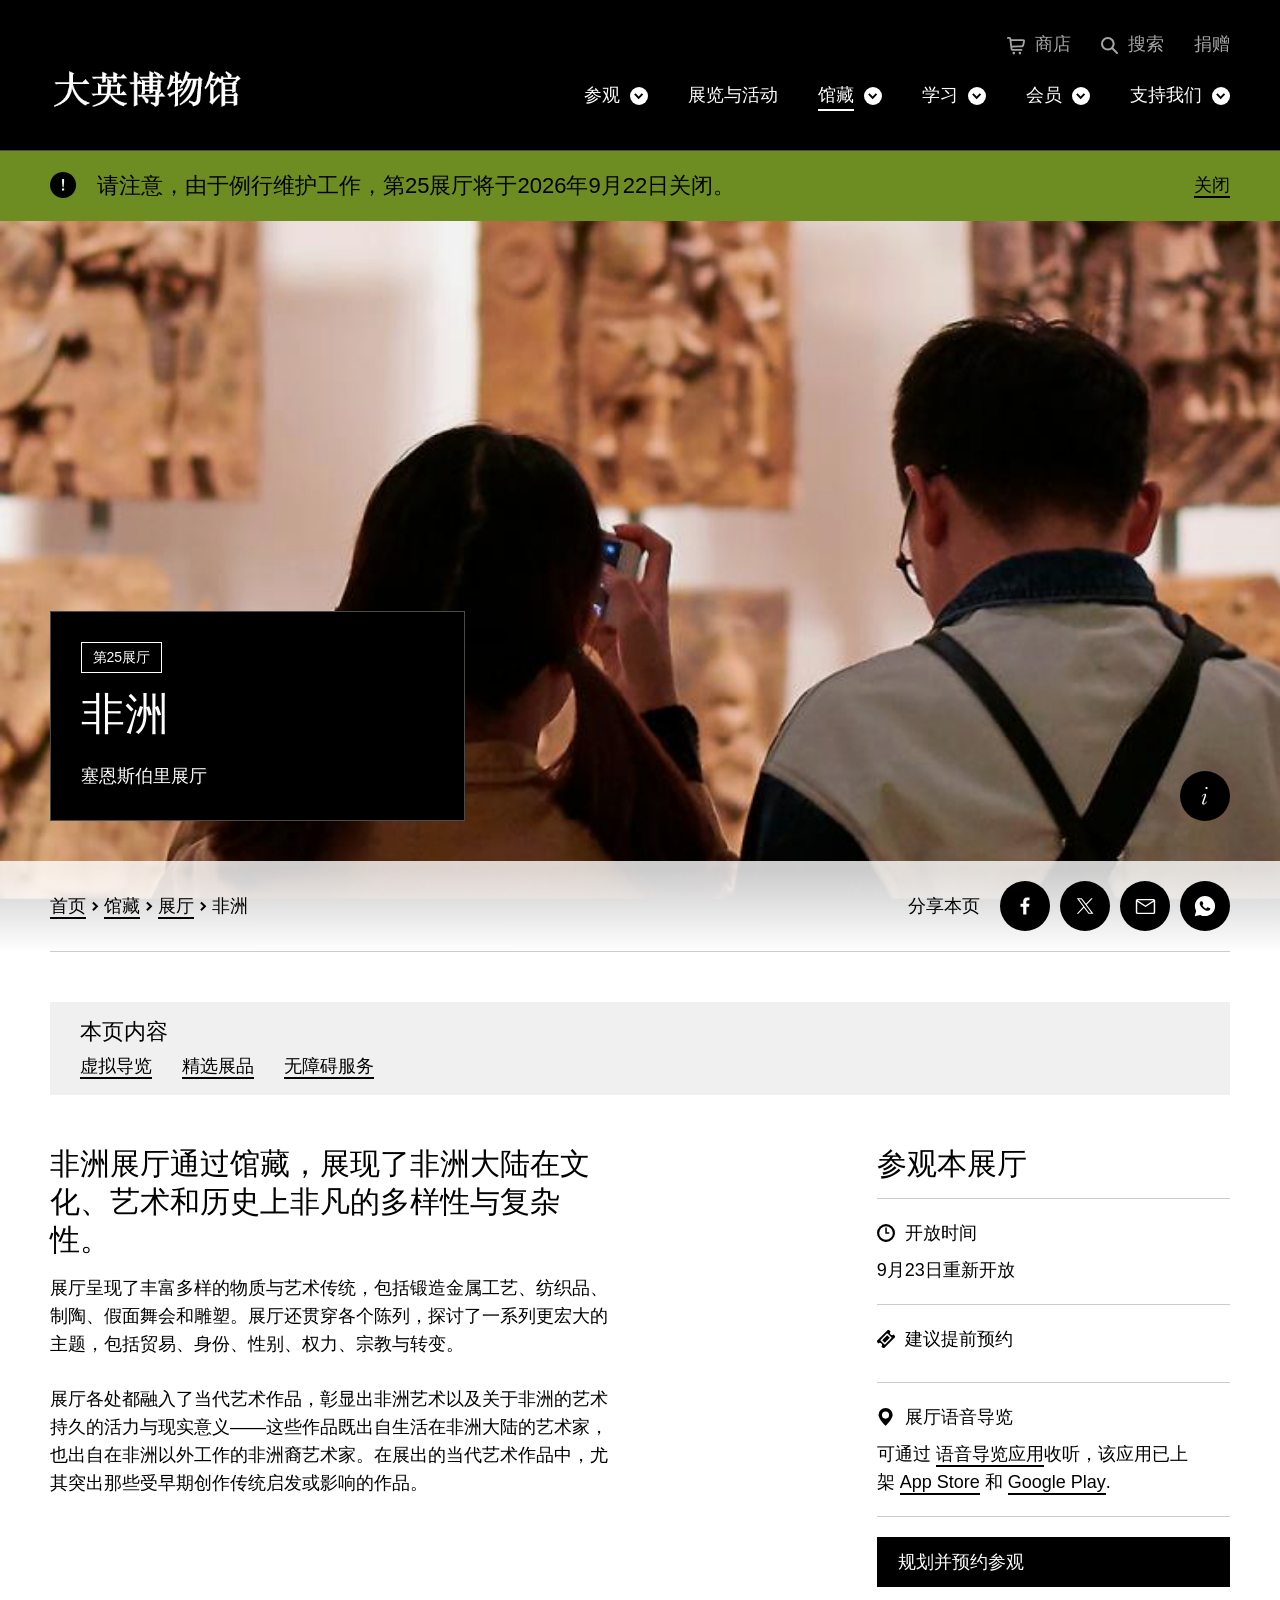
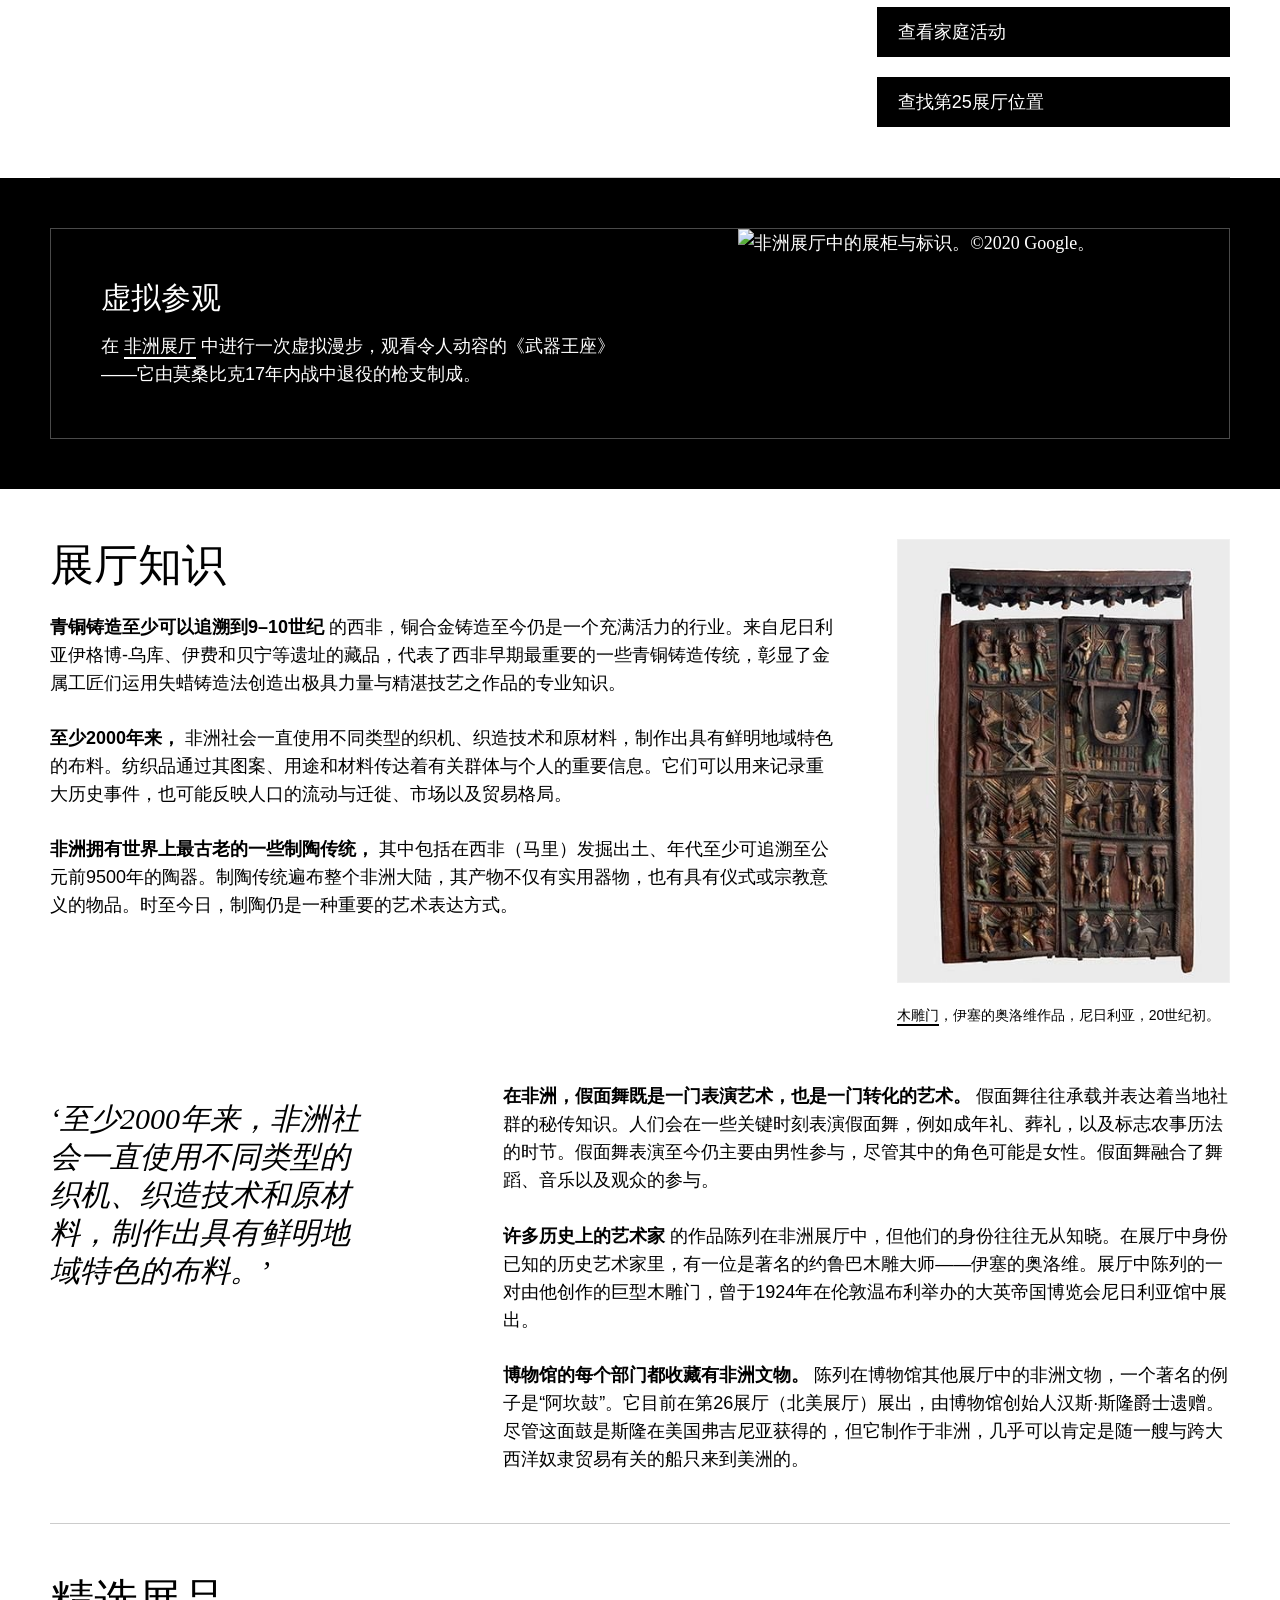
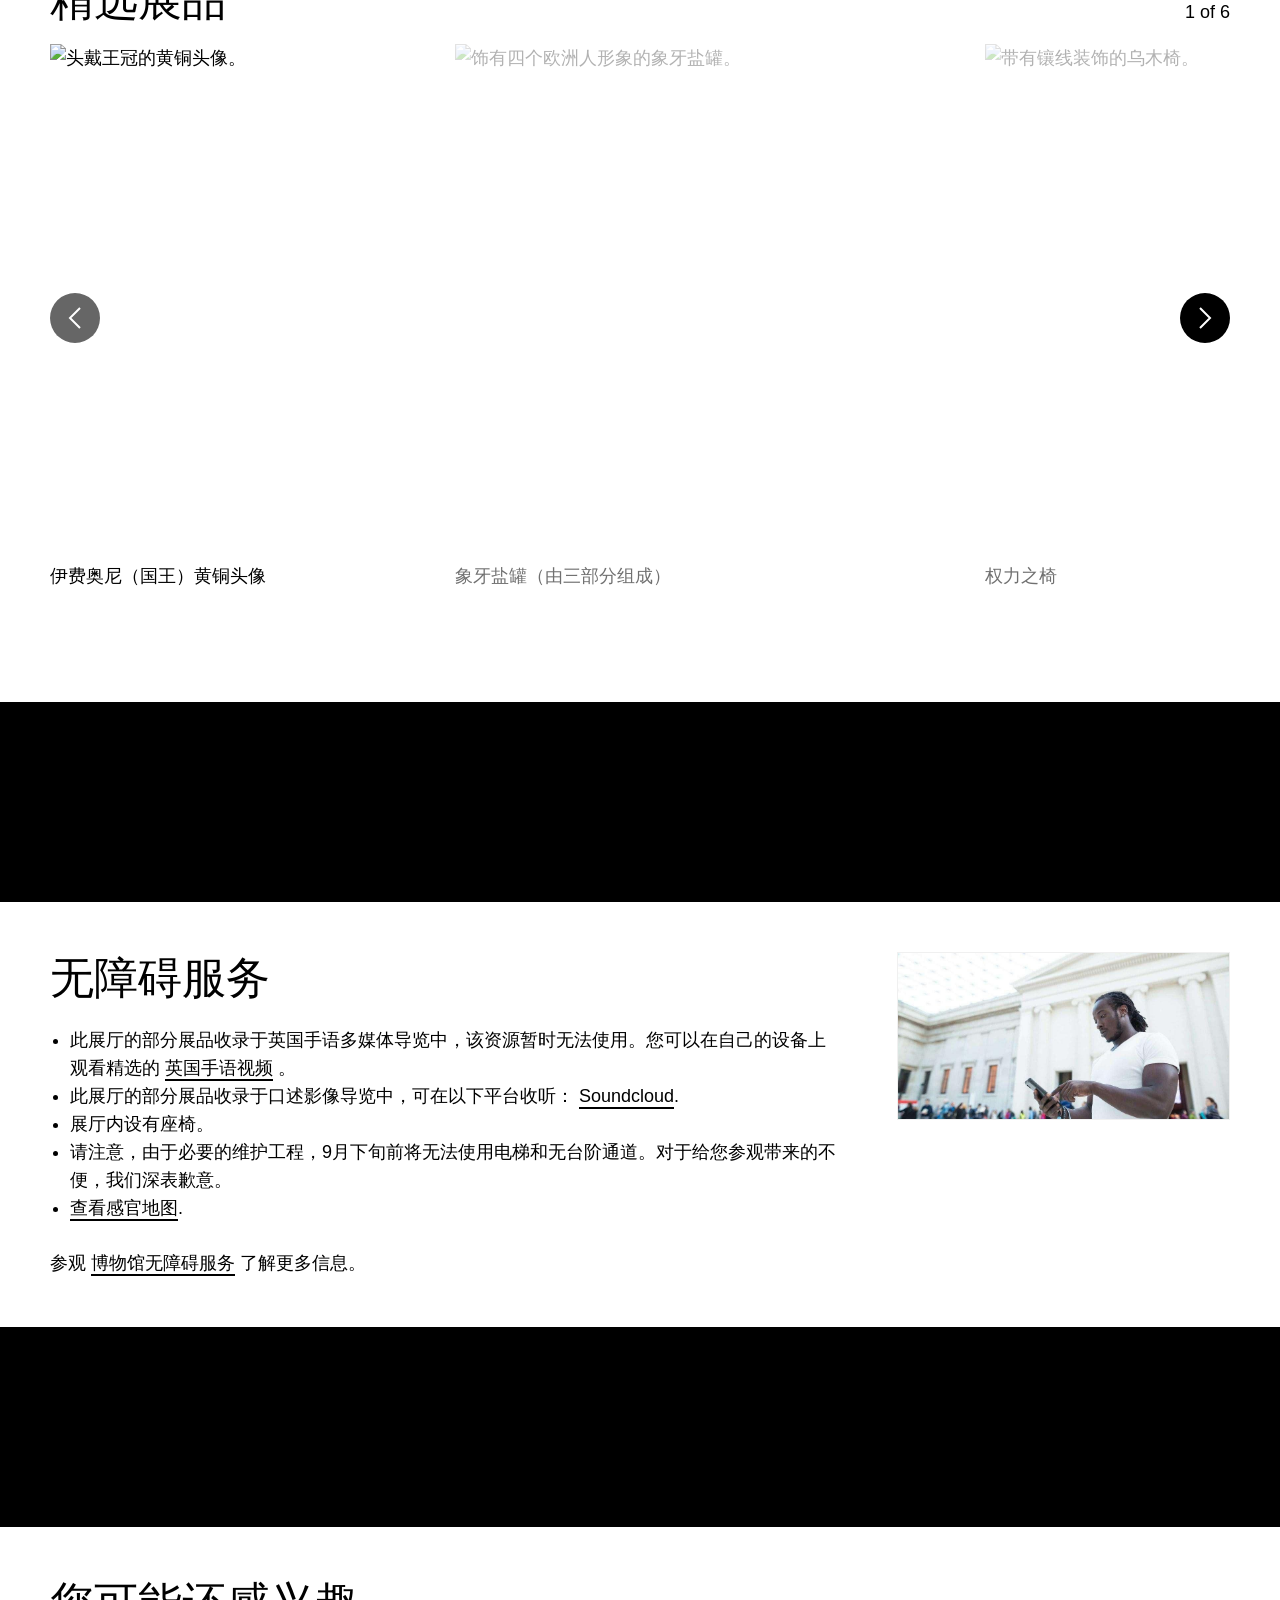
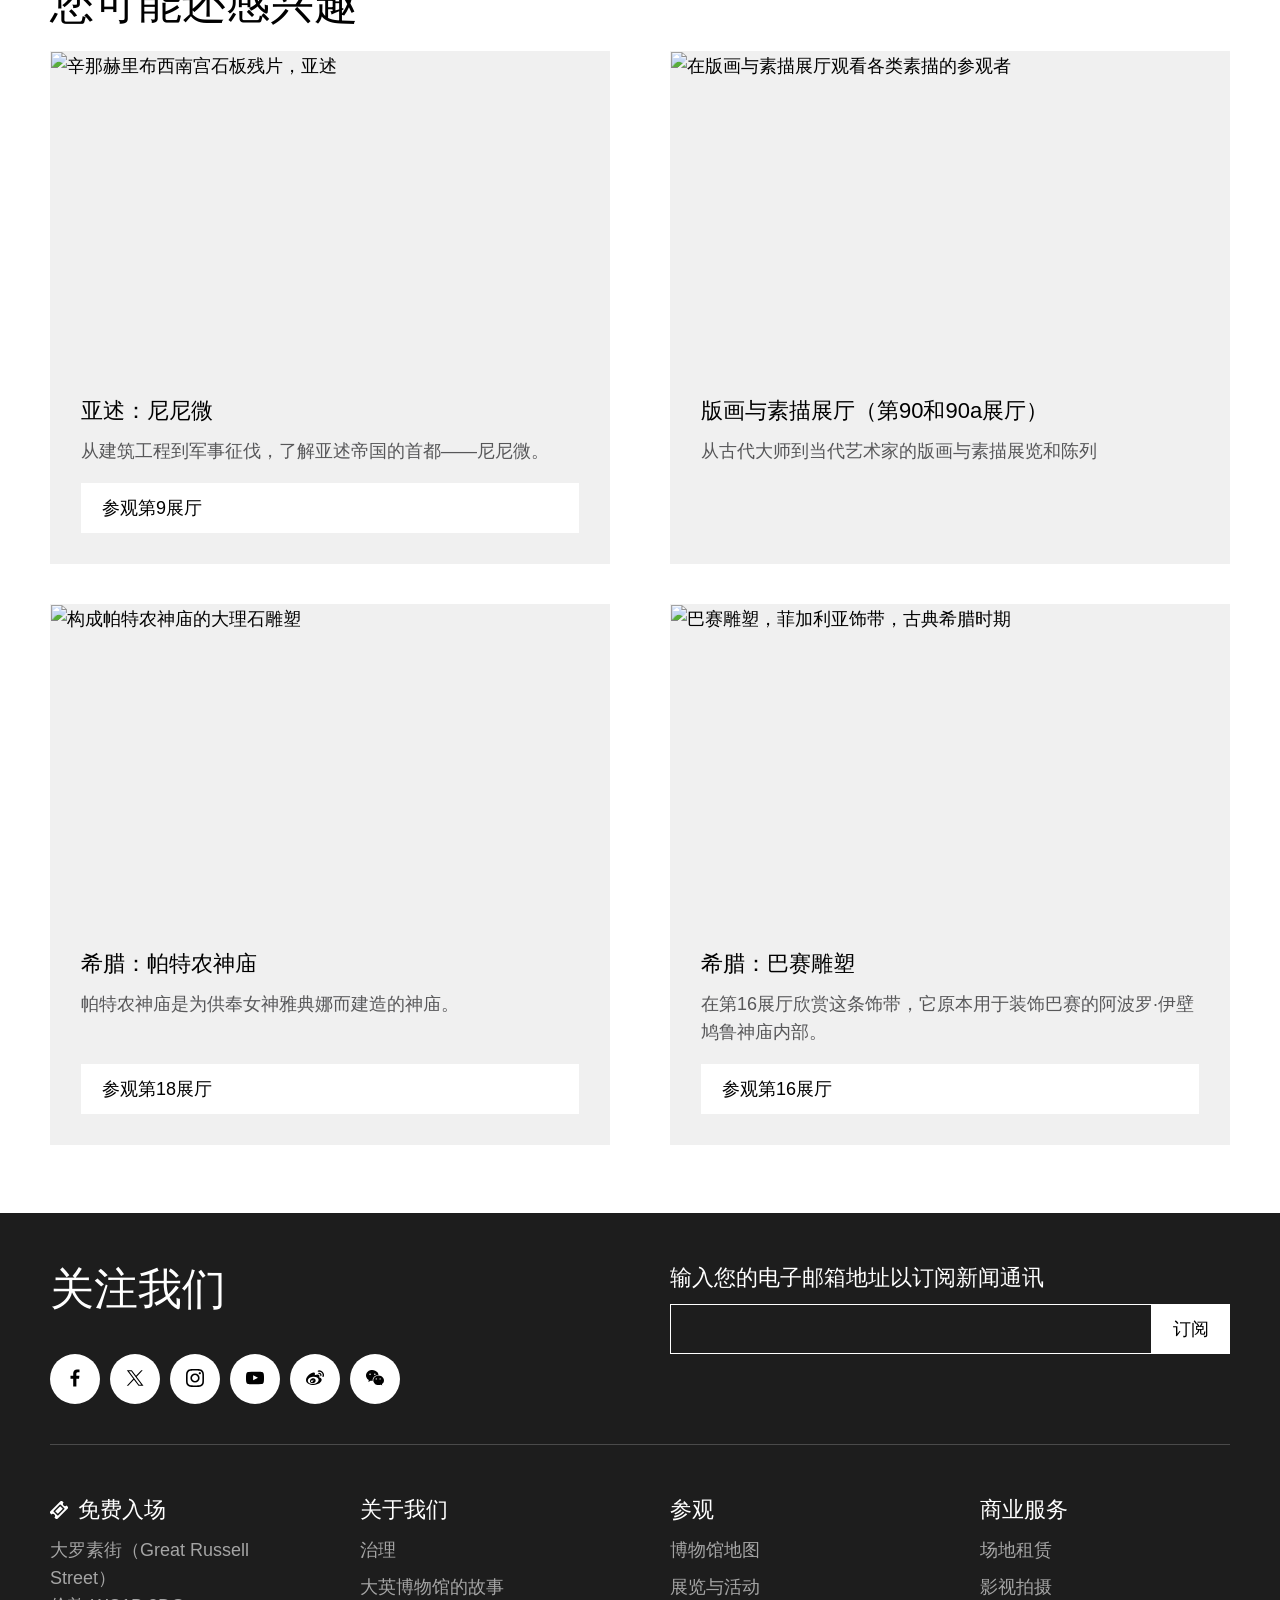
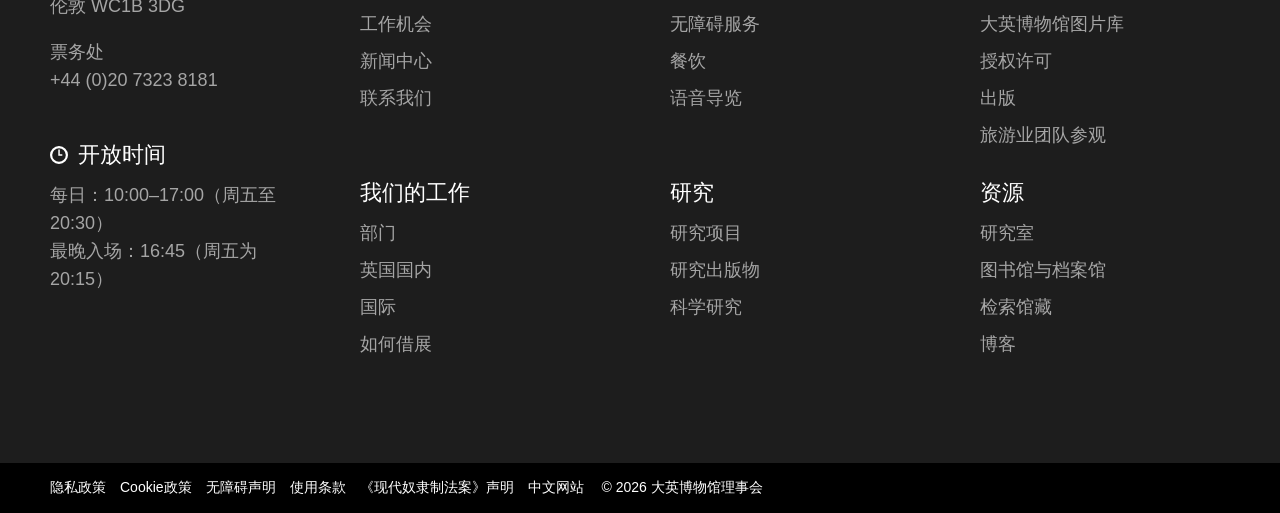
==== commit 8e5423c1: "Replace header wordmark with Chinese logo - assets/logo-zh.png: supplied logo with the grey backgrou" ====
--- a/africa.html
+++ b/africa.html
@@ -144,7 +144,7 @@
   
     
         <a href="https://www.britishmuseum.org/" title="首页" rel="home" class="header__logo-container">
-      <img src="./africa_files/british-museum-logo.svg" alt="大英博物馆" width="200" height="66" class="header__logo">
+      <img src="./assets/logo-zh.png" alt="大英博物馆" width="200" height="44" class="header__logo">
     </a>
   </div>
 
